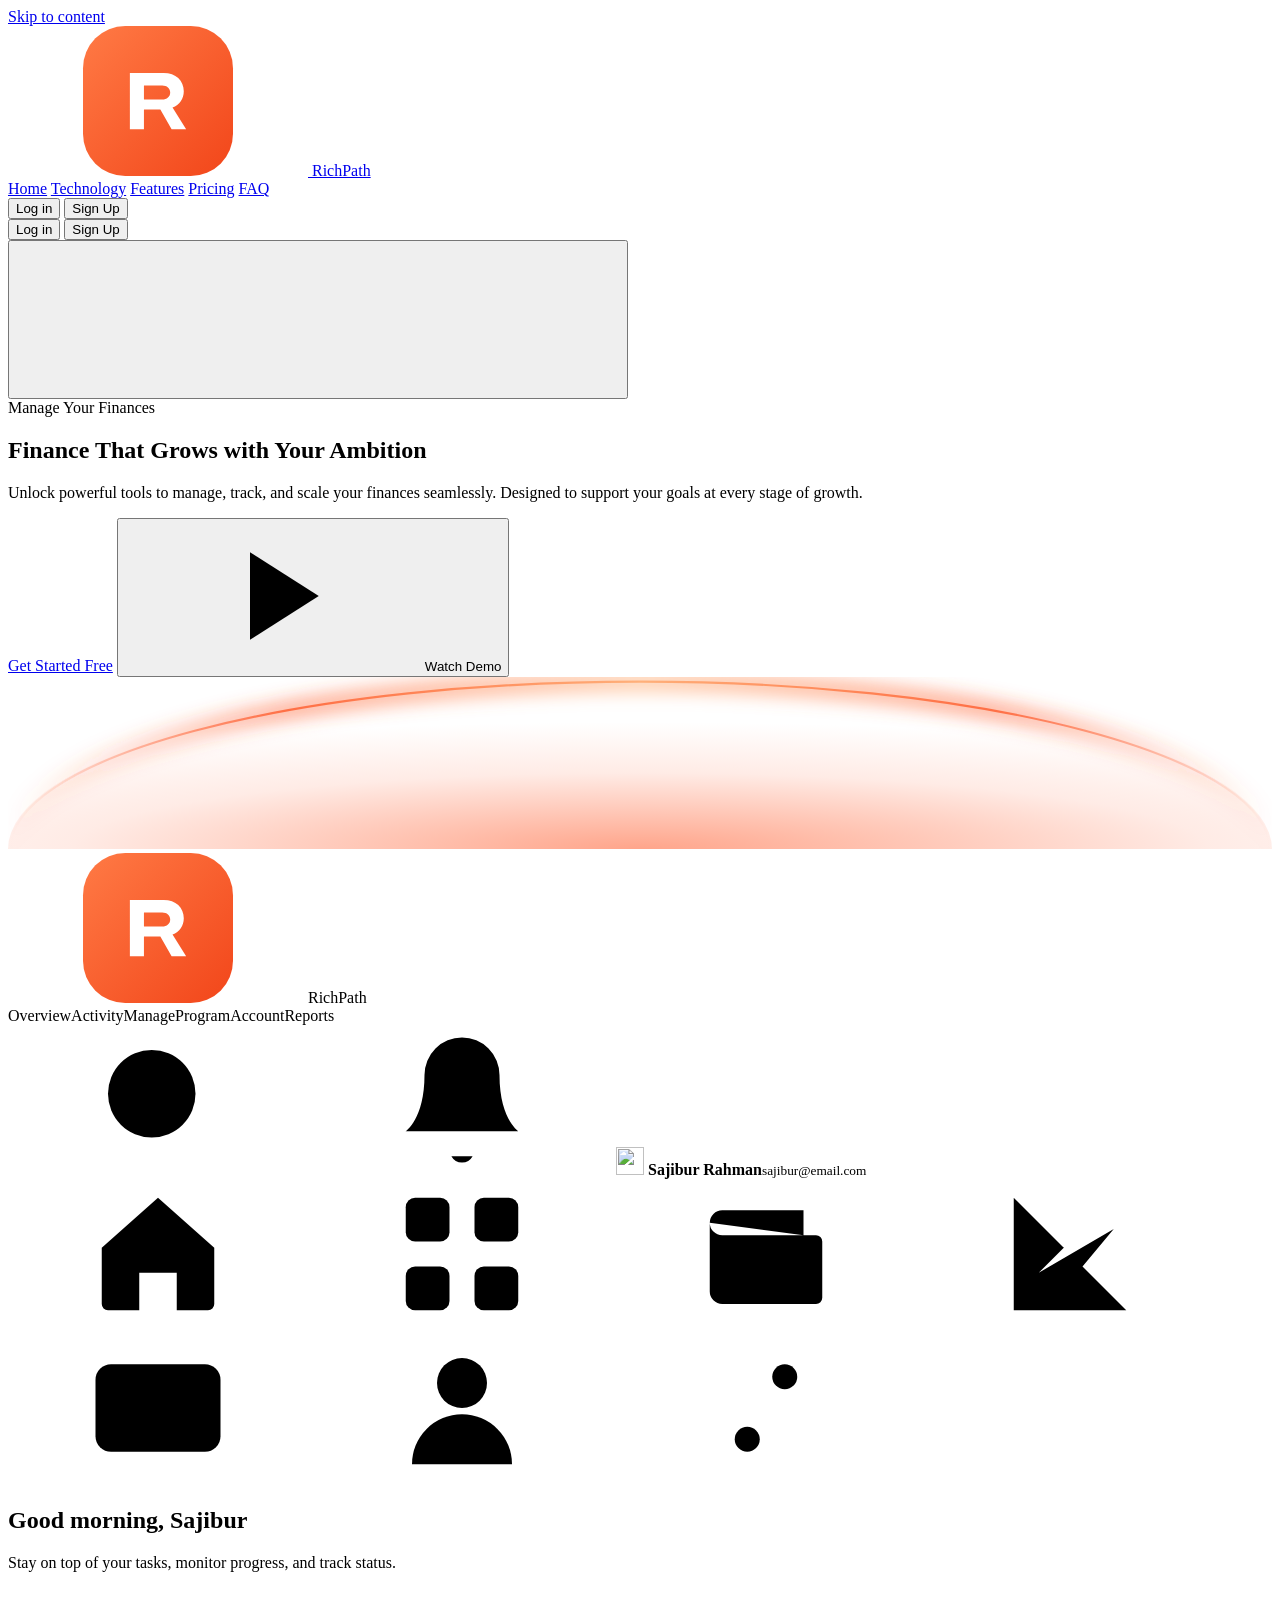
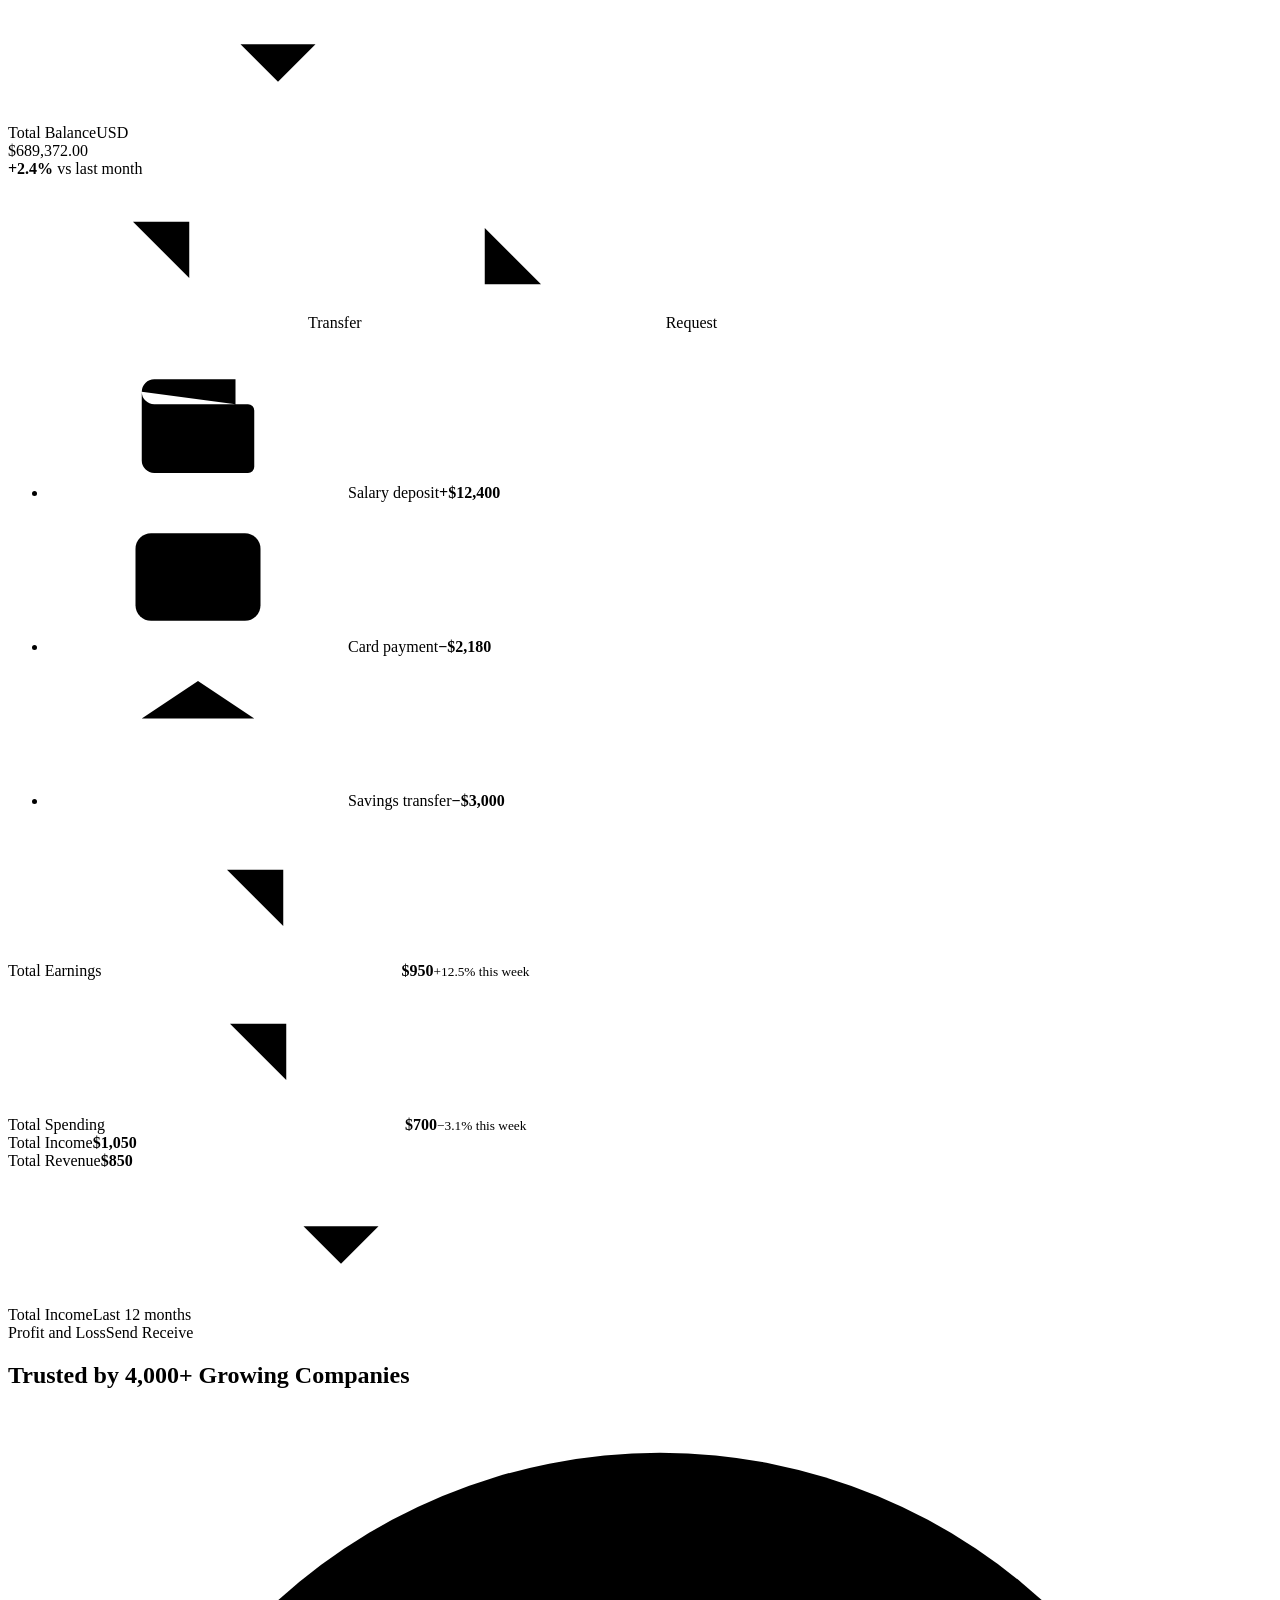
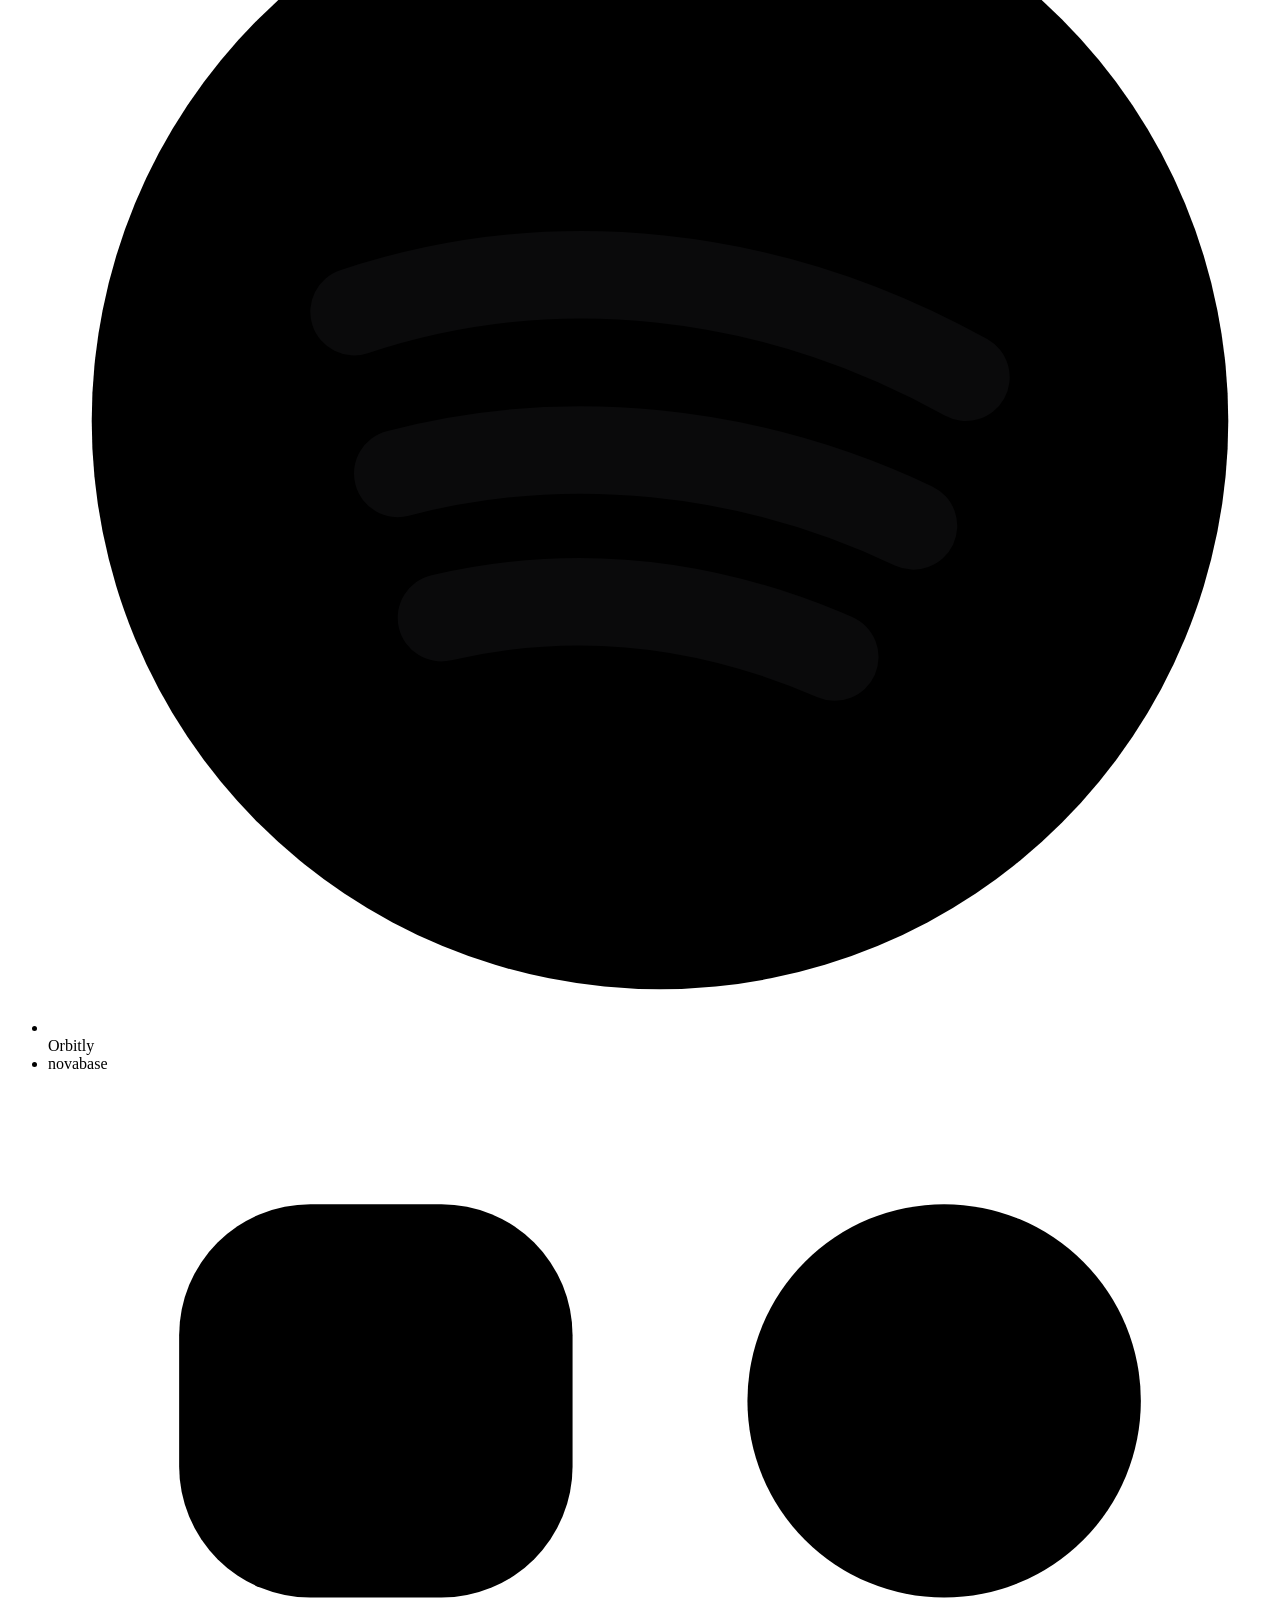
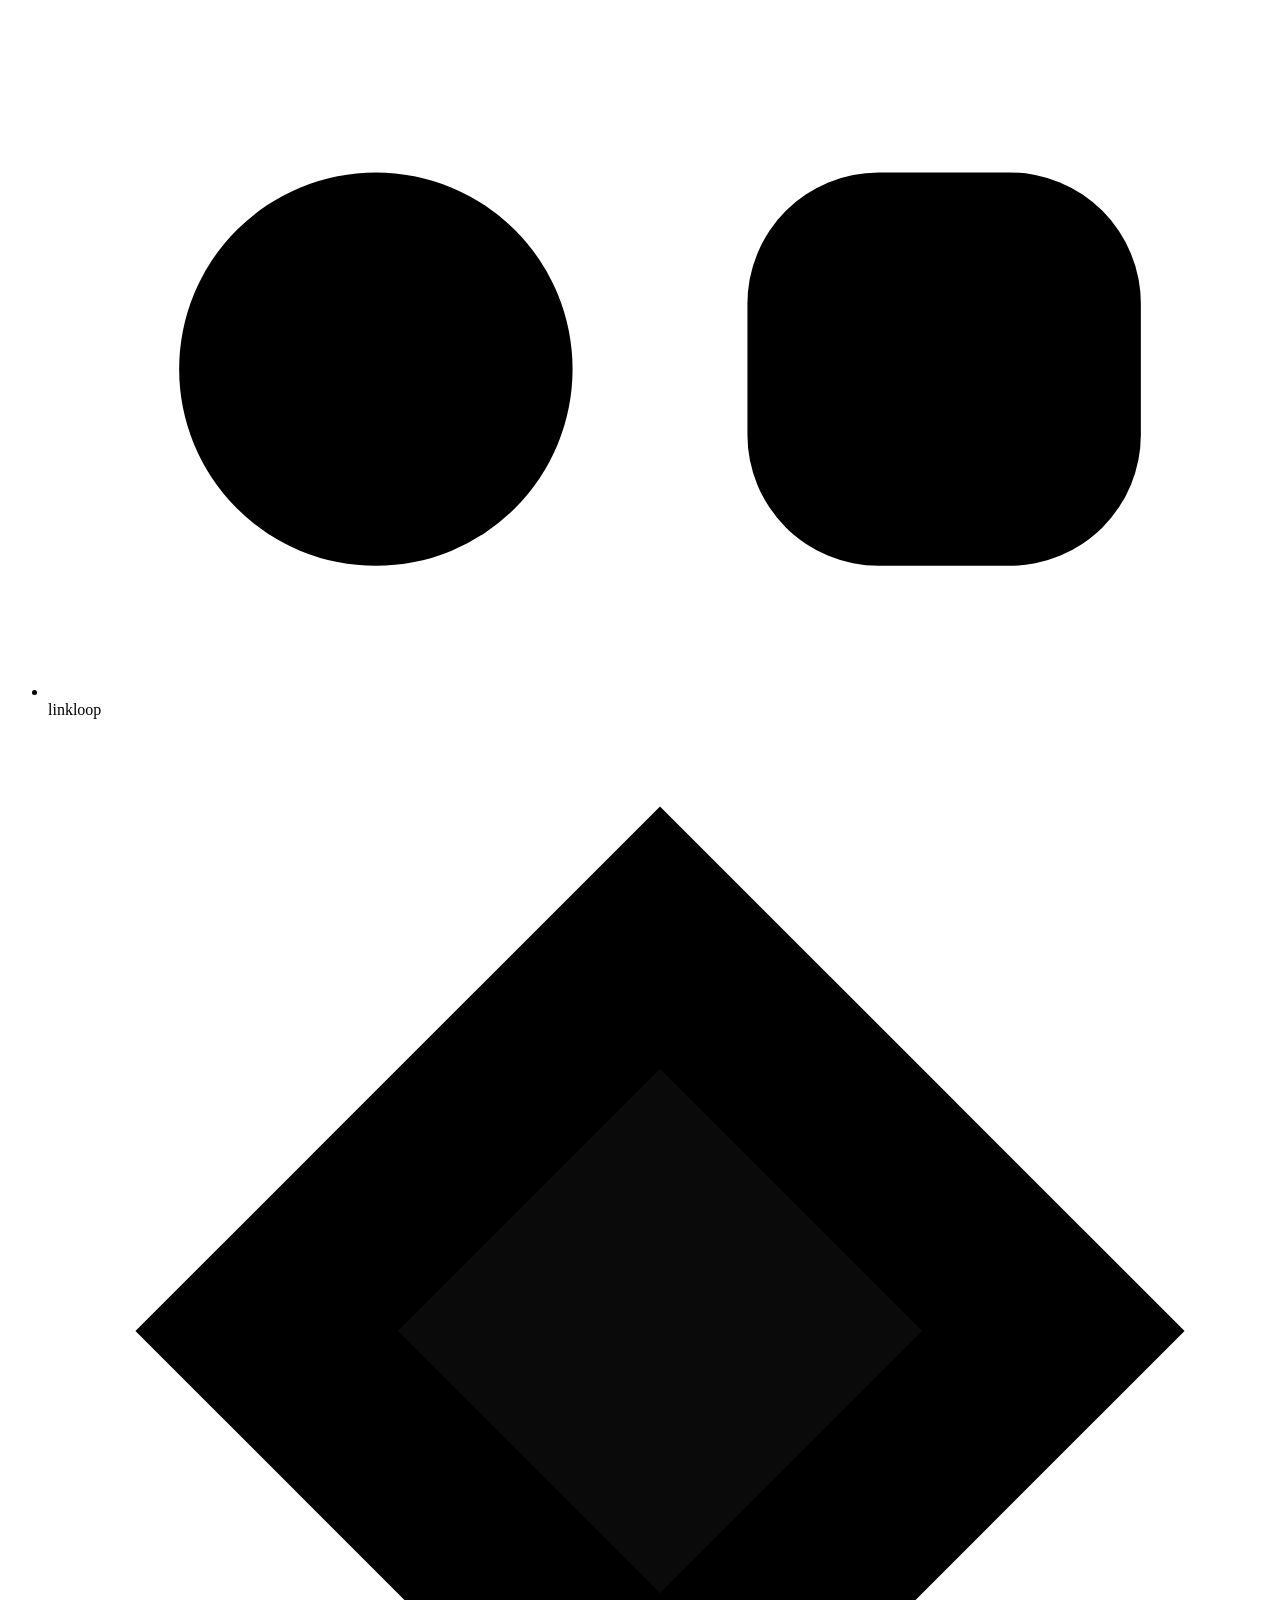
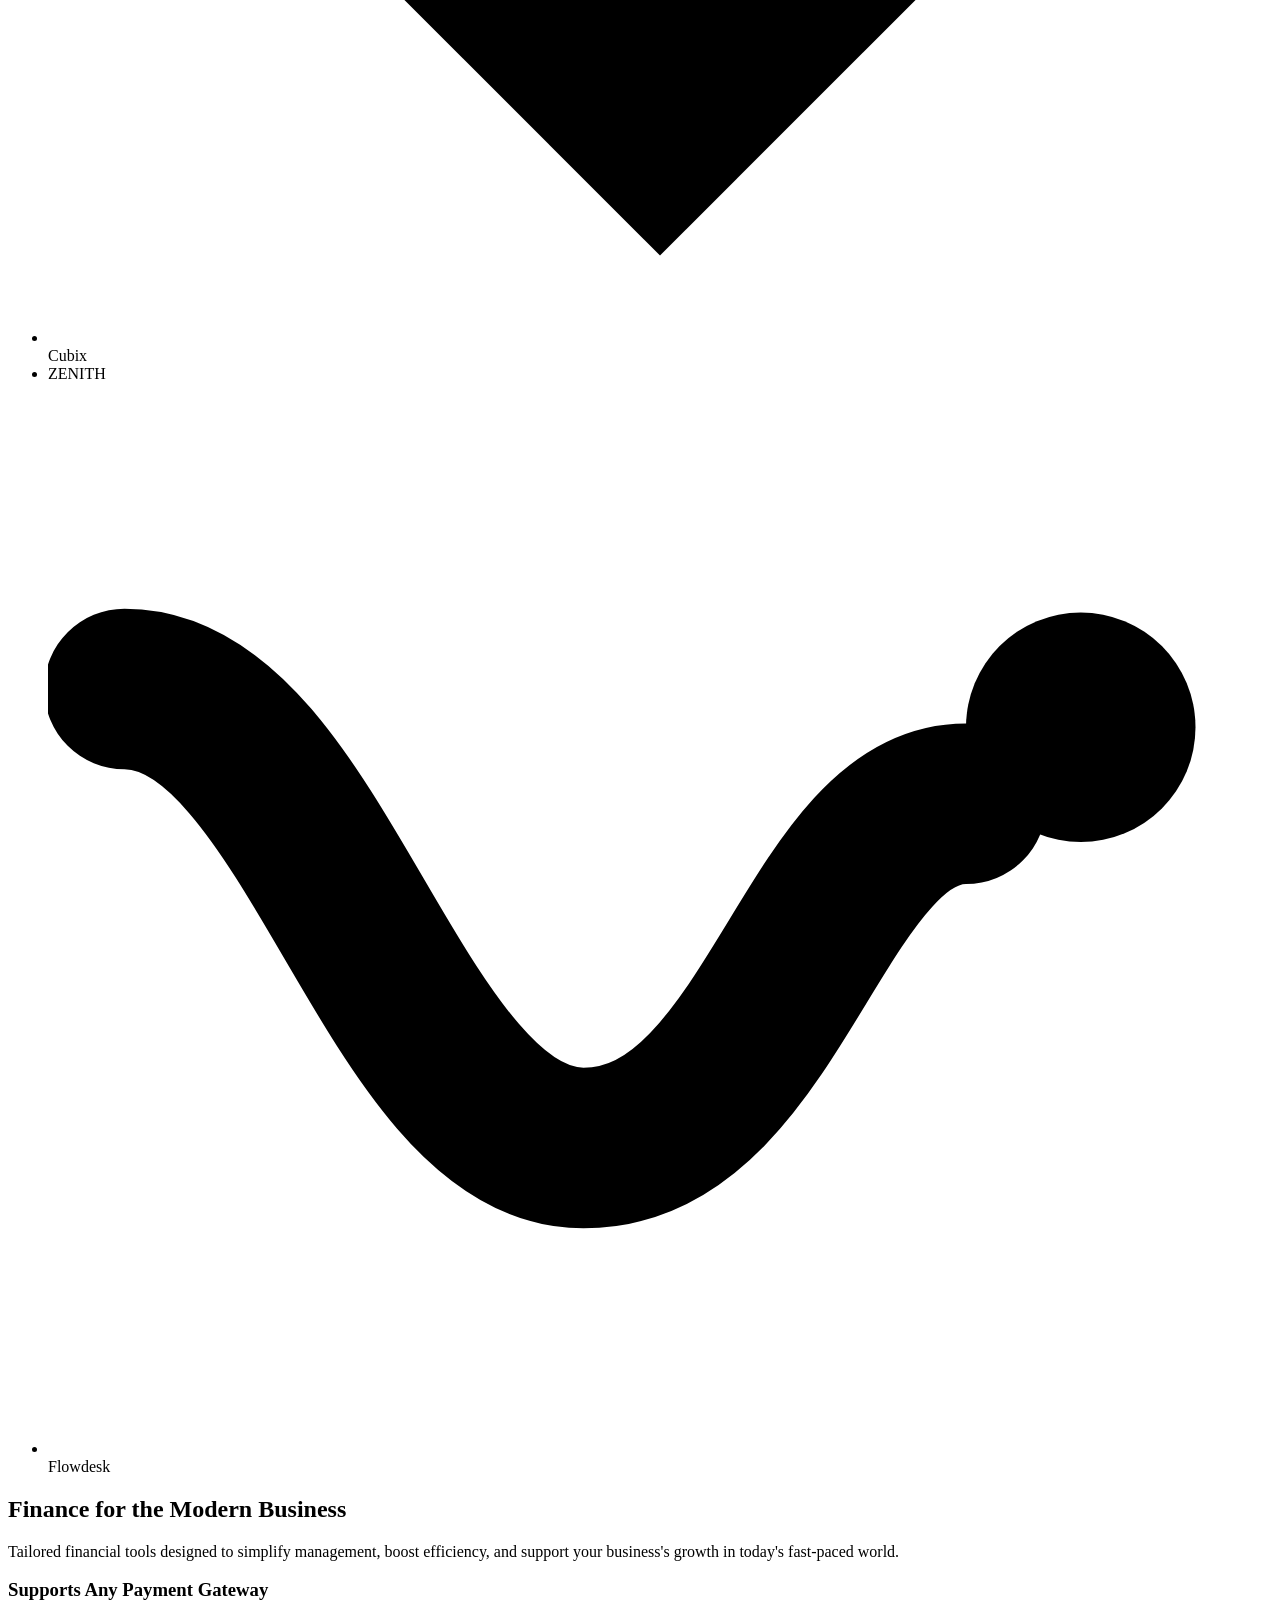
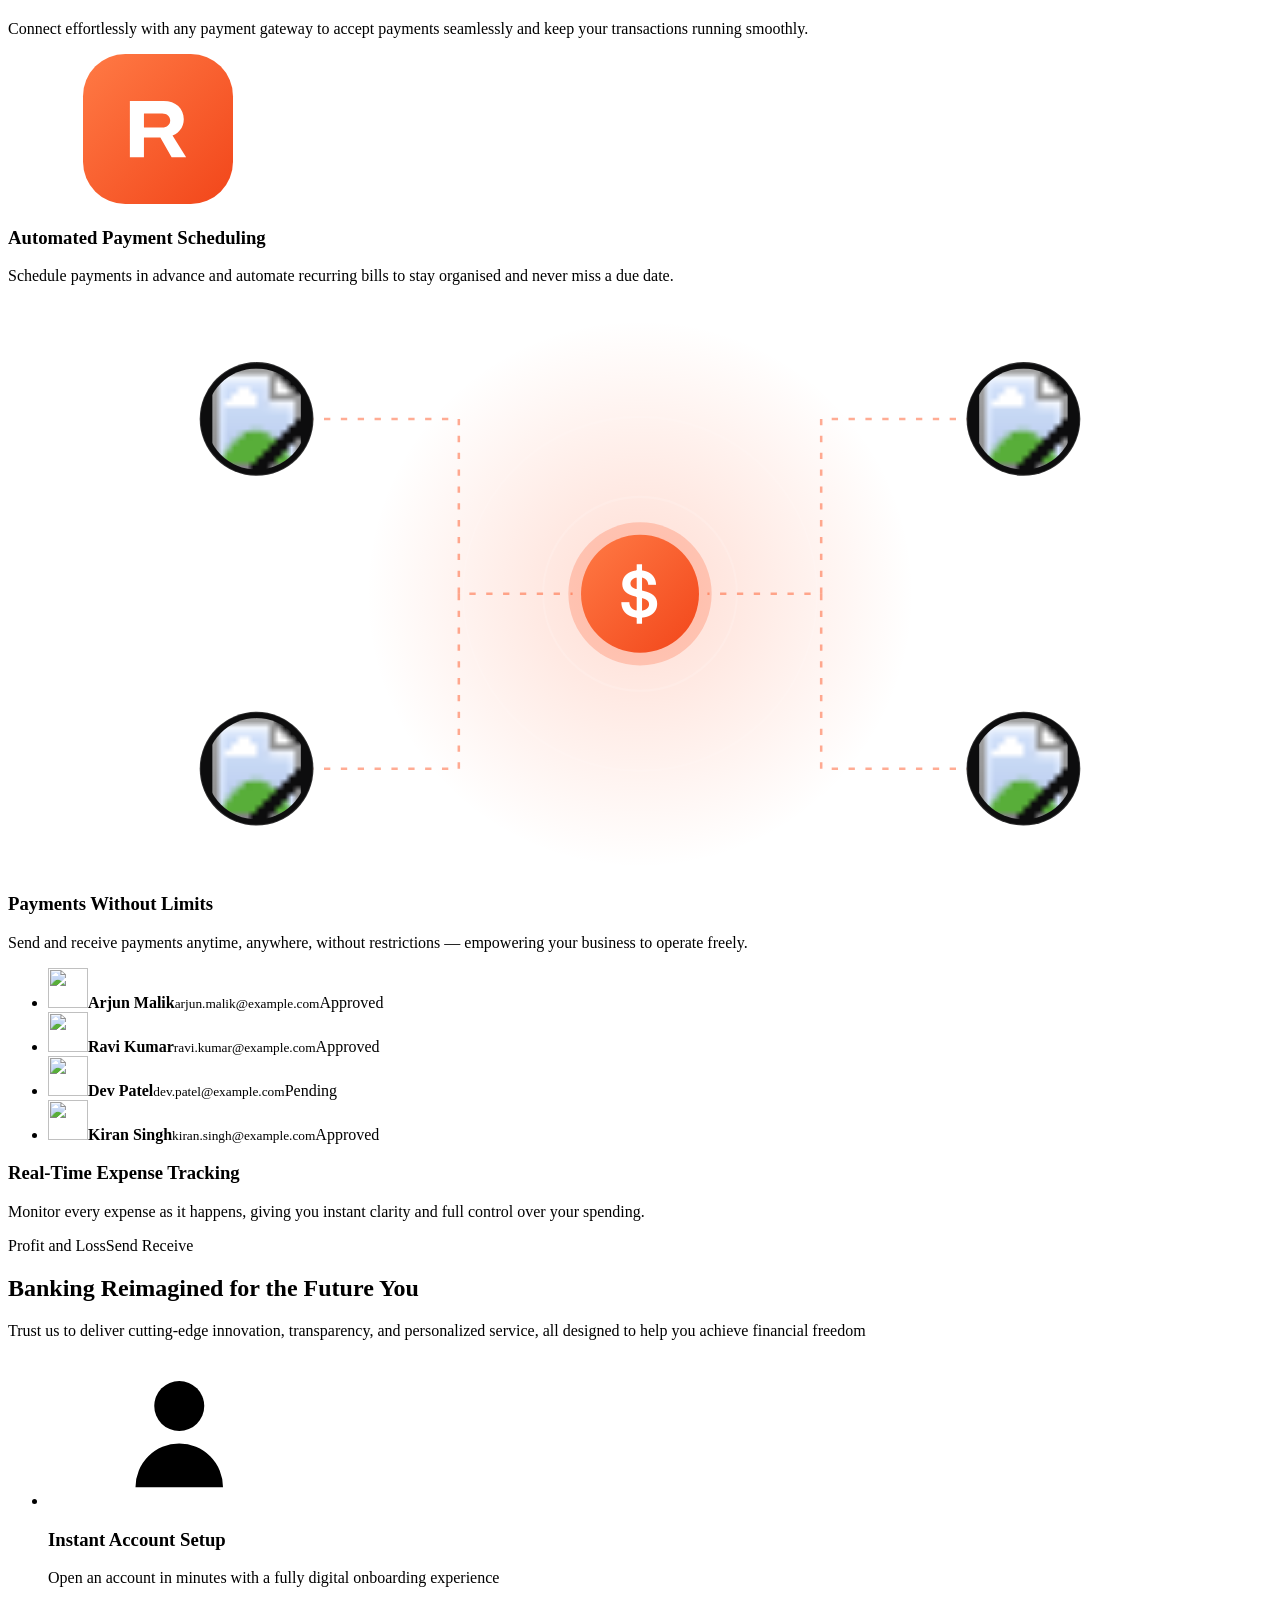
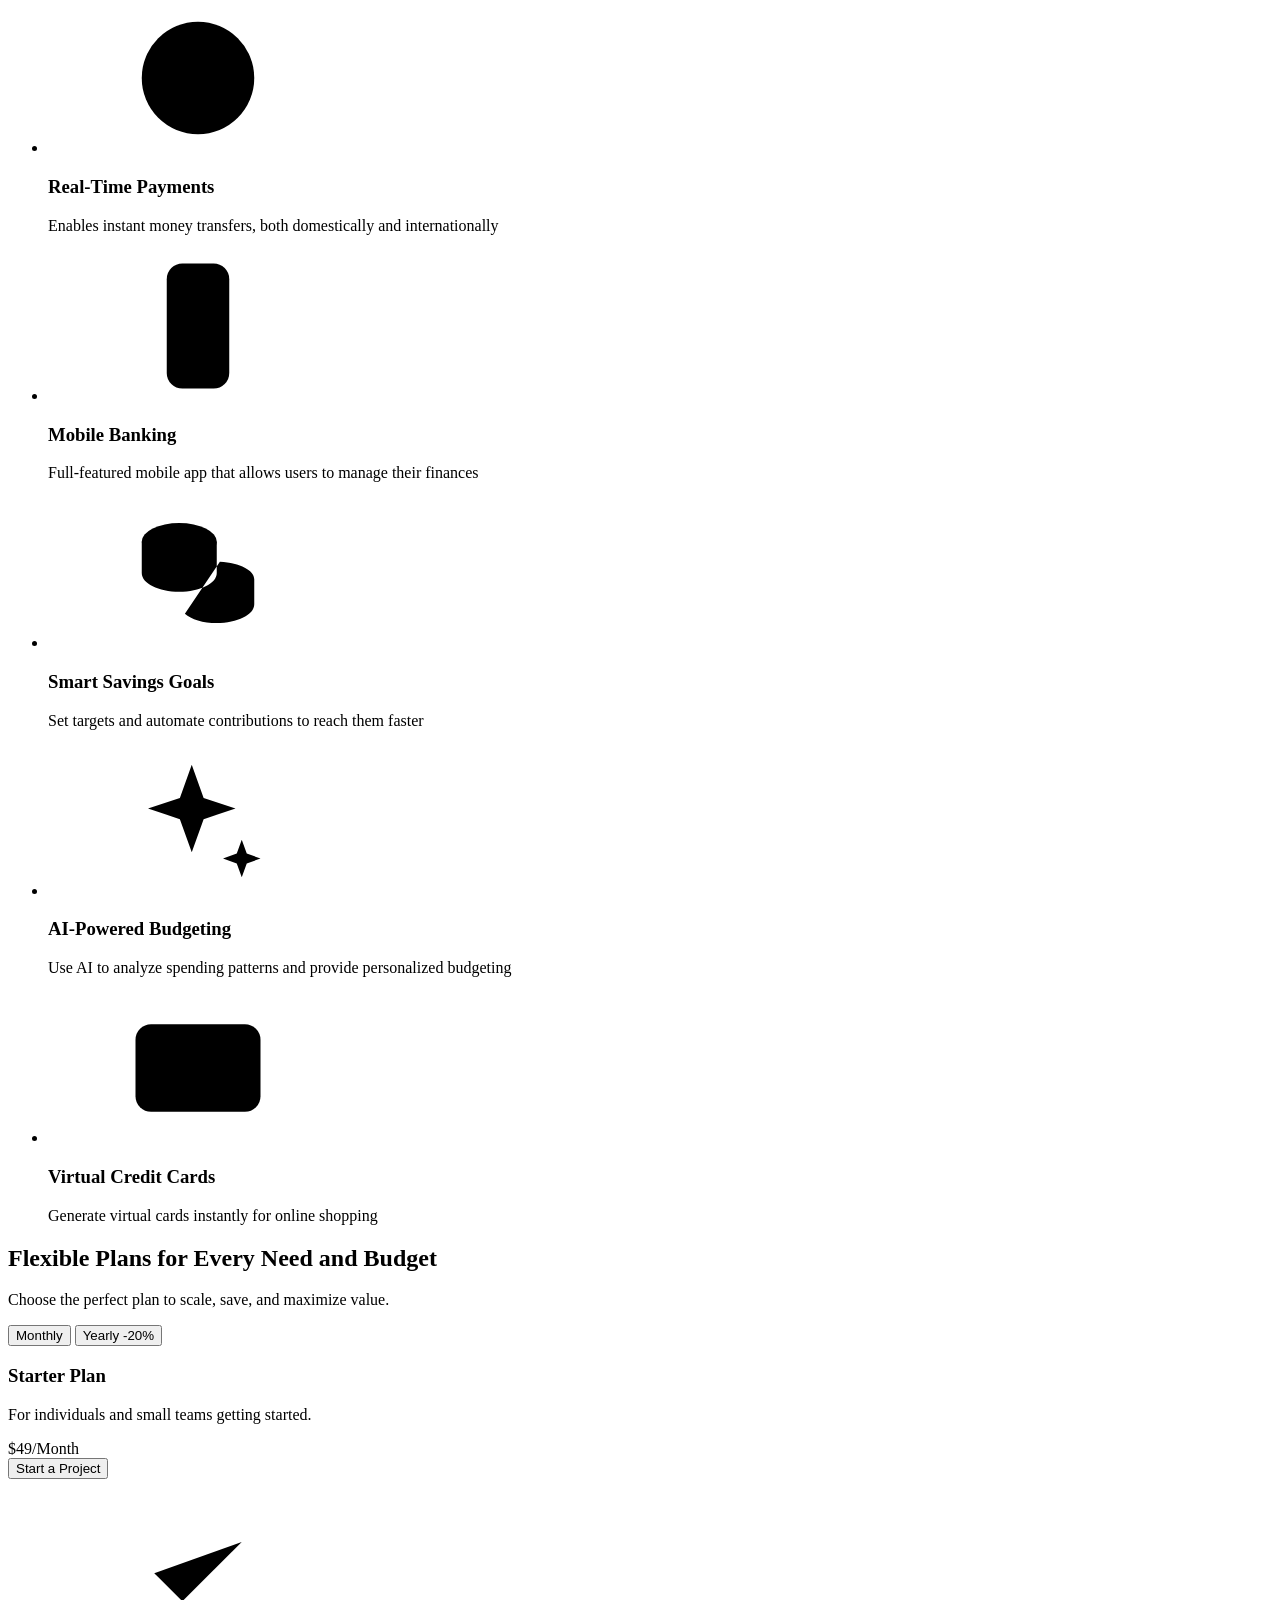
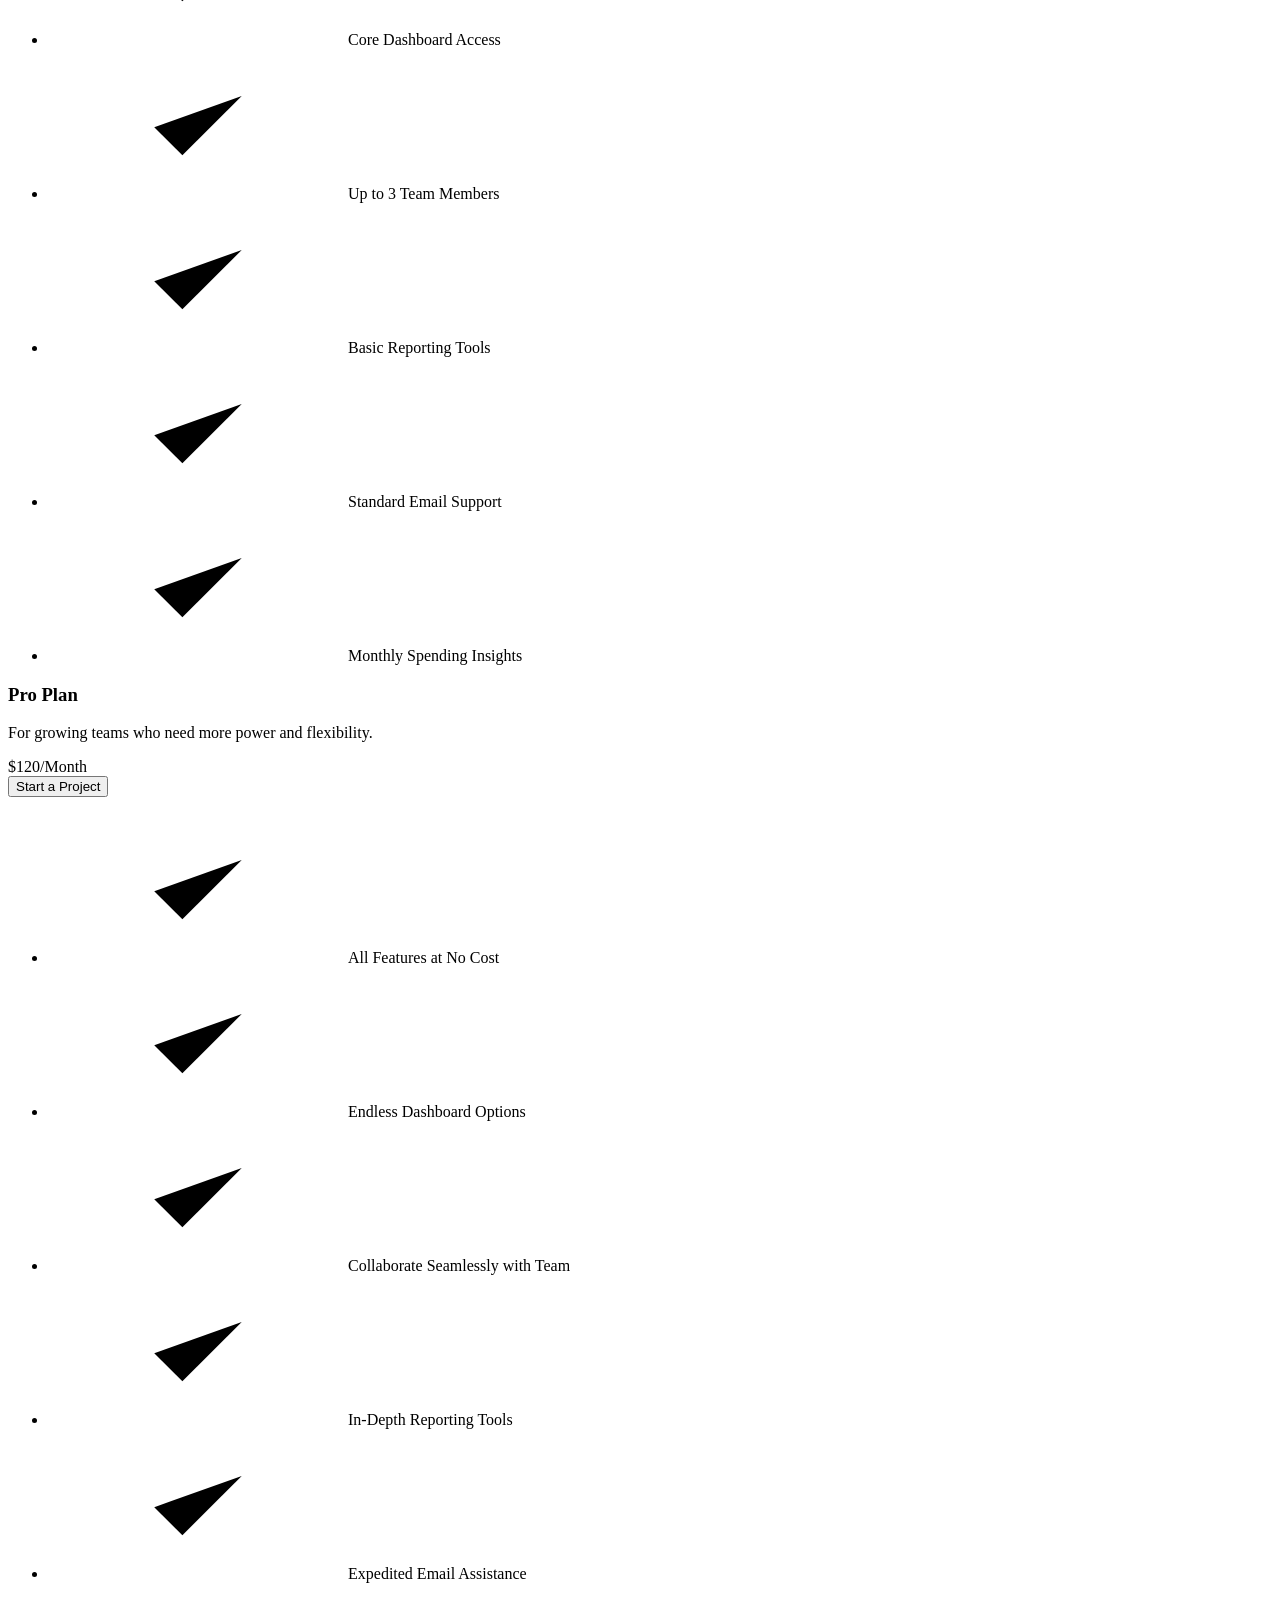
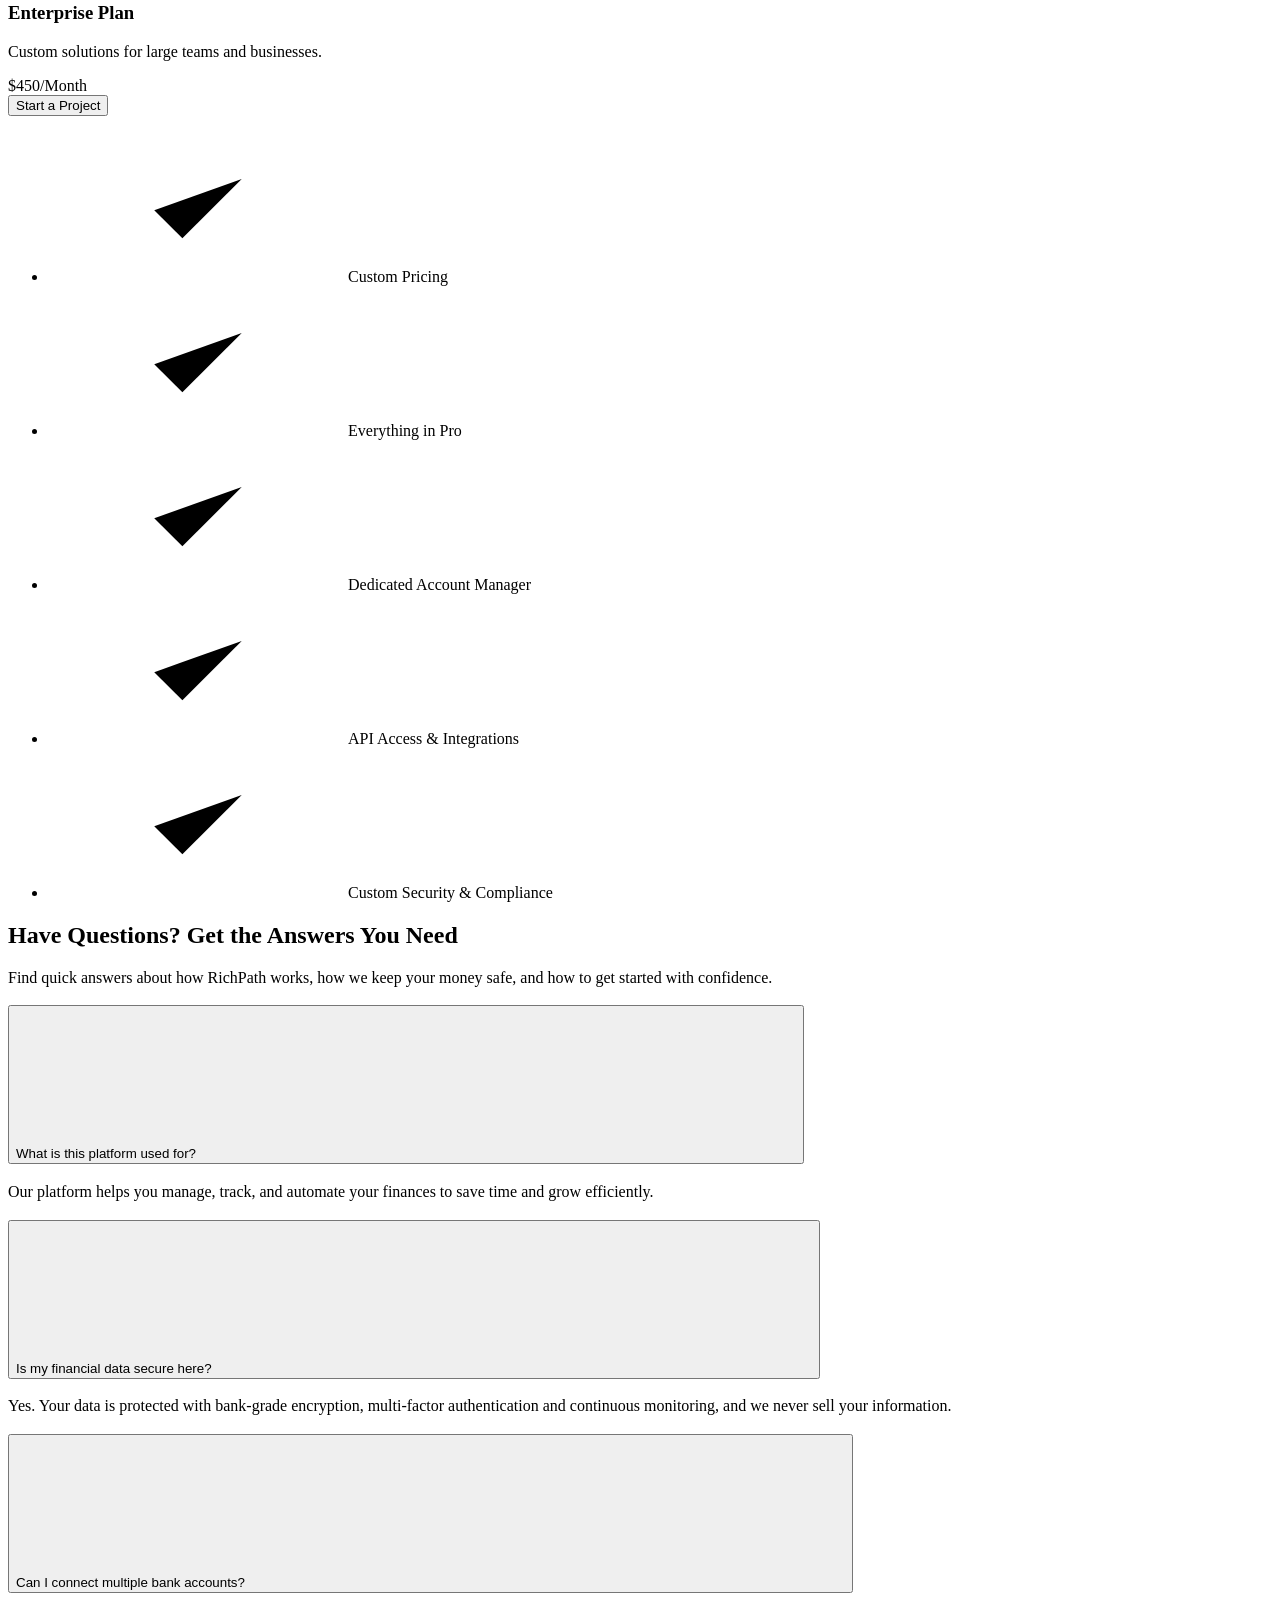
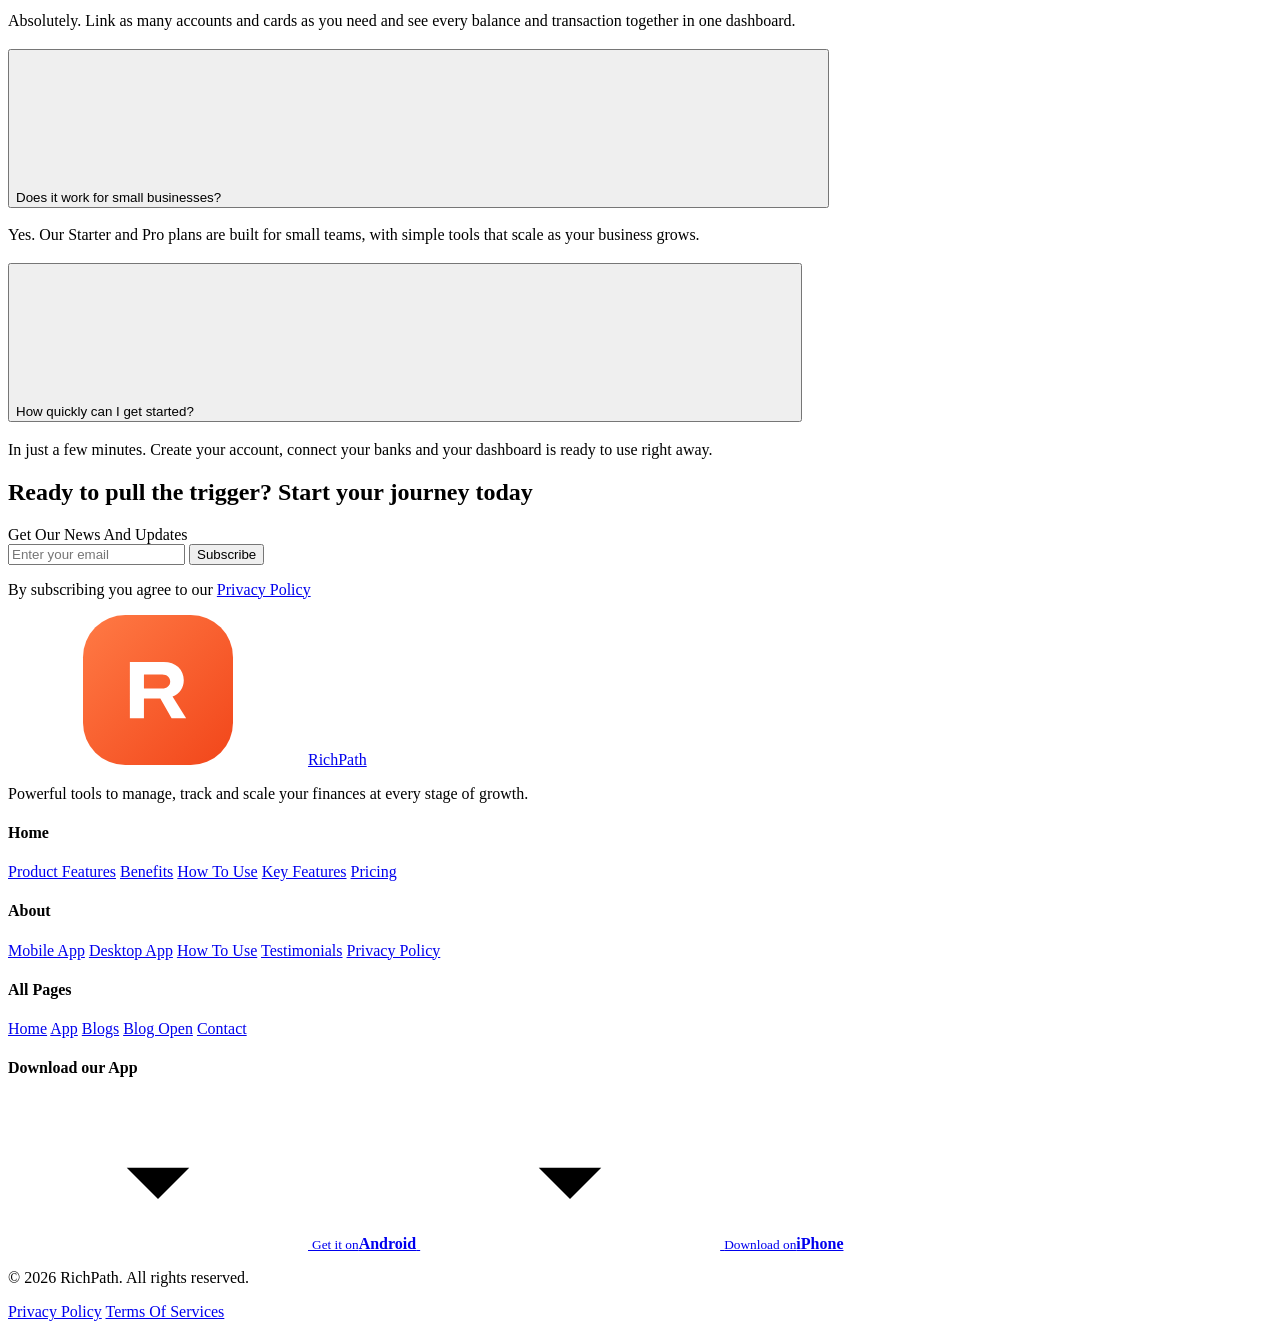
==== index.html @ 52e01368 "Add files via upload" ====
<!doctype html>
<html lang="en">
<head>
  <meta charset="utf-8">
  <meta name="viewport" content="width=device-width, initial-scale=1">
  <title>RichPath — Finance That Grows with Your Ambition</title>
  <meta name="description" content="Powerful tools to manage, track and scale your finances seamlessly. Designed to support your goals at every stage of growth.">
  <meta name="theme-color" content="#0a0a0b">
  <link rel="icon" href="data:image/svg+xml,%3Csvg xmlns='http://www.w3.org/2000/svg' viewBox='0 0 32 32'%3E%3Crect width='32' height='32' rx='9' fill='%23ff5a2a'/%3E%3Cpath fill='%23fff' fill-rule='evenodd' d='M10 22V10h7.2c2.6 0 4.3 1.6 4.3 3.9 0 1.6-.9 2.9-2.4 3.5L22 22h-3.1l-2.4-4.2H13V22zm3-9.3v3h3.9c1 0 1.7-.6 1.7-1.5s-.7-1.5-1.7-1.5z'/%3E%3C/svg%3E">
  <link rel="preconnect" href="https://fonts.googleapis.com">
  <link rel="preconnect" href="https://fonts.gstatic.com" crossorigin>
  <link href="https://fonts.googleapis.com/css2?family=Inter:opsz,wght@14..32,400;14..32,500;14..32,600&display=swap" rel="stylesheet">
  <link rel="stylesheet" href="css/style.css">
</head>
<body>

<!-- ============ SVG SPRITE ============ -->
<svg width="0" height="0" style="position:absolute" aria-hidden="true" focusable="false">
  <defs>
    <linearGradient id="logo-g" x1="0" y1="0" x2="1" y2="1"><stop offset="0" stop-color="#ff7a45"/><stop offset="1" stop-color="#f2461a"/></linearGradient>
    <symbol id="logo" viewBox="0 0 32 32"><rect width="32" height="32" rx="9" fill="url(#logo-g)"/><path fill="#fff" fill-rule="evenodd" d="M10 22V10h7.2c2.6 0 4.3 1.6 4.3 3.9 0 1.6-.9 2.9-2.4 3.5L22 22h-3.1l-2.4-4.2H13V22zm3-9.3v3h3.9c1 0 1.7-.6 1.7-1.5s-.7-1.5-1.7-1.5z"/></symbol>

    <symbol id="i-search" viewBox="0 0 24 24"><circle cx="11" cy="11" r="7"/><path d="m20 20-3.5-3.5"/></symbol>
    <symbol id="i-bell" viewBox="0 0 24 24"><path d="M6 8a6 6 0 0 1 12 0c0 7 3 9 3 9H3s3-2 3-9M10.3 21a1.94 1.94 0 0 0 3.4 0"/></symbol>
    <symbol id="i-home" viewBox="0 0 24 24"><path d="m3 11 9-8 9 8v9a1 1 0 0 1-1 1h-5v-6H9v6H4a1 1 0 0 1-1-1z"/></symbol>
    <symbol id="i-grid" viewBox="0 0 24 24"><rect x="3" y="3" width="7" height="7" rx="1.5"/><rect x="14" y="3" width="7" height="7" rx="1.5"/><rect x="3" y="14" width="7" height="7" rx="1.5"/><rect x="14" y="14" width="7" height="7" rx="1.5"/></symbol>
    <symbol id="i-wallet" viewBox="0 0 24 24"><path d="M3 7a2 2 0 0 1 2-2h13v4M3 7v11a2 2 0 0 0 2 2h15a1 1 0 0 0 1-1v-9a1 1 0 0 0-1-1H5a2 2 0 0 1-2-2zM16 14h2"/></symbol>
    <symbol id="i-chart" viewBox="0 0 24 24"><path d="M3 3v18h18M7 15l4-4 3 3 5-6"/></symbol>
    <symbol id="i-card" viewBox="0 0 24 24"><rect x="2" y="5" width="20" height="14" rx="2.5"/><path d="M2 10h20M6 15h4"/></symbol>
    <symbol id="i-sliders" viewBox="0 0 24 24"><path d="M4 7h9M17 7h3M4 17h3M11 17h9"/><circle cx="15" cy="7" r="2"/><circle cx="9" cy="17" r="2"/></symbol>
    <symbol id="i-user" viewBox="0 0 24 24"><circle cx="12" cy="8" r="4"/><path d="M4 21a8 8 0 0 1 16 0"/></symbol>
    <symbol id="i-user-plus" viewBox="0 0 24 24"><circle cx="9" cy="8" r="4"/><path d="M2 21a7 7 0 0 1 14 0M19 8v6M16 11h6"/></symbol>
    <symbol id="i-up-right" viewBox="0 0 24 24"><path d="M7 17 17 7M8 7h9v9"/></symbol>
    <symbol id="i-down-left" viewBox="0 0 24 24"><path d="M17 7 7 17M16 17H7V8"/></symbol>
    <symbol id="i-play" viewBox="0 0 24 24"><path d="M8 5v14l11-7z" fill="currentColor" stroke="none"/></symbol>
    <symbol id="i-zap" viewBox="0 0 24 24"><path d="M13 2 3 14h8l-1 8 10-12h-8z"/></symbol>
    <symbol id="i-clock" viewBox="0 0 24 24"><circle cx="12" cy="12" r="9"/><path d="M12 7v5l3 2"/></symbol>
    <symbol id="i-phone" viewBox="0 0 24 24"><rect x="7" y="2" width="10" height="20" rx="2.5"/><path d="M11 18h2"/></symbol>
    <symbol id="i-sparkles" viewBox="0 0 24 24"><path d="m11 3 1.9 5.3L18 10l-5.1 1.7L11 17l-1.9-5.3L4 10l5.1-1.7zM19 15l.8 2.2L22 18l-2.2.8L19 21l-.8-2.2L16 18l2.2-.8z"/></symbol>
    <symbol id="i-coins" viewBox="0 0 24 24"><ellipse cx="9" cy="7" rx="6" ry="3"/><path d="M3 7v5c0 1.7 2.7 3 6 3s6-1.3 6-3V7M15.5 10.2C18.8 10.4 21 11.6 21 13v4c0 1.7-2.7 3-6 3-2.2 0-4.100-.6-5.1-1.5"/></symbol>
    <symbol id="i-check" viewBox="0 0 24 24"><path d="m5 12.5 4.5 4.5L19 7.5"/></symbol>
    <symbol id="i-plus" viewBox="0 0 24 24"><path d="M12 5v14M5 12h14"/></symbol>
    <symbol id="i-minus" viewBox="0 0 24 24"><path d="M5 12h14"/></symbol>
    <symbol id="i-menu" viewBox="0 0 24 24"><path d="M4 7h16M4 12h16M4 17h16"/></symbol>
    <symbol id="i-x" viewBox="0 0 24 24"><path d="m6 6 12 12M18 6 6 18"/></symbol>
    <symbol id="i-chevron-down" viewBox="0 0 24 24"><path d="m6 9 6 6 6-6"/></symbol>
    <symbol id="i-arrow-right" viewBox="0 0 24 24"><path d="M5 12h14M13 6l6 6-6 6"/></symbol>
    <symbol id="i-globe" viewBox="0 0 24 24"><circle cx="12" cy="12" r="9"/><path d="M3 12h18M12 3c3.200 3 3.200 15 0 18M12 3c-3.200 3-3.200 15 0 18"/></symbol>
    <symbol id="i-bank" viewBox="0 0 24 24"><path d="m3 10 9-6 9 6M5 10v8M9.500 10v8M14.500 10v8M19 10v8M3 20.500h18"/></symbol>
    <symbol id="i-qr" viewBox="0 0 24 24"><rect x="3" y="3" width="7" height="7" rx="1"/><rect x="14" y="3" width="7" height="7" rx="1"/><rect x="3" y="14" width="7" height="7" rx="1"/><path d="M14 14h3v3h-3zM20 14v.1M14 20h.1M17 20h4v-3"/></symbol>
    <symbol id="i-receipt" viewBox="0 0 24 24"><path d="M6 3h12v18l-3-2-3 2-3-2-3 2zM9 8h6M9 12h6"/></symbol>
    <symbol id="i-shield" viewBox="0 0 24 24"><path d="m12 3 8 3v6c0 5-3.500 8-8 9-4.500-1-8-4-8-9V6z"/><path d="m9 12 2.200 2.200L15 10.500"/></symbol>
    <symbol id="i-store" viewBox="0 0 24 24"><path d="M12 4v11M7 11l5 5 5-5M5 20h14"/></symbol>
    <symbol id="i-mail" viewBox="0 0 24 24"><rect x="3" y="5" width="18" height="14" rx="2.500"/><path d="m3.500 7.500 8.500 6 8.500-6"/></symbol>
  </defs>
</svg>

<a class="skip-link" href="#main">Skip to content</a>

<!-- ============ HEADER ============ -->
<header class="site-header" id="top">
  <div class="container nav">
    <a class="logo" href="#home" aria-label="RichPath home">
      <svg class="logo__mark" aria-hidden="true"><use href="#logo"/></svg>
      <span class="logo__text">RichPath</span>
    </a>

    <nav class="nav__links" id="nav-menu" aria-label="Primary">
      <a href="#home" class="is-active">Home</a>
      <a href="#technology">Technology</a>
      <a href="#features">Features</a>
      <a href="#pricing">Pricing</a>
      <a href="#faq">FAQ</a>
      <div class="nav__links-mobile-actions">
        <button class="btn btn--ghost btn--block" type="button" data-auth="login">Log in</button>
        <button class="btn btn--primary btn--block" type="button" data-auth="signup">Sign Up</button>
      </div>
    </nav>

    <div class="nav__actions">
      <button class="nav__login" type="button" data-auth="login">Log in</button>
      <button class="btn btn--dark btn--pill" type="button" data-auth="signup">Sign Up</button>
    </div>

    <button class="nav__toggle" type="button" aria-label="Open menu" aria-expanded="false" aria-controls="nav-menu">
      <svg class="ic ic--menu" aria-hidden="true"><use href="#i-menu"/></svg>
      <svg class="ic ic--close" aria-hidden="true"><use href="#i-x"/></svg>
    </button>
  </div>
</header>

<main id="main">

  <!-- ============ HERO ============ -->
  <section class="hero" id="home">
    <div class="container hero__inner">
      <span class="badge"><i class="badge__dot"></i>Manage Your Finances</span>
      <h1 class="hero__title">Finance That Grows with Your Ambition</h1>
      <p class="hero__lead">Unlock powerful tools to manage, track, and scale your finances seamlessly. Designed to support your goals at every stage of growth.</p>
      <div class="hero__cta">
        <a class="btn btn--primary" href="#pricing">Get Started Free</a>
        <button class="btn btn--dark" type="button" data-demo><svg class="ic ic--fill" aria-hidden="true"><use href="#i-play"/></svg>Watch Demo</button>
      </div>
    </div>

    <div class="container hero__stage">
      <svg class="hero__arc" viewBox="0 0 1100 150" preserveAspectRatio="none" aria-hidden="true">
        <defs>
          <linearGradient id="arc-stroke" x1="0" x2="1">
            <stop offset="0" stop-color="#ff5a2a" stop-opacity="0"/>
            <stop offset=".22" stop-color="#ff5a2a" stop-opacity=".8"/>
            <stop offset=".5" stop-color="#ffb07a"/>
            <stop offset=".78" stop-color="#ff5a2a" stop-opacity=".8"/>
            <stop offset="1" stop-color="#ff5a2a" stop-opacity="0"/>
          </linearGradient>
          <radialGradient id="arc-fill" cx=".5" cy="1" r=".75">
            <stop offset="0" stop-color="#ff5a2a" stop-opacity=".55"/>
            <stop offset=".6" stop-color="#ff5a2a" stop-opacity=".12"/>
            <stop offset="1" stop-color="#ff5a2a" stop-opacity="0"/>
          </radialGradient>
          <filter id="arc-blur" x="-10%" y="-80%" width="120%" height="260%"><feGaussianBlur stdDeviation="9"/></filter>
        </defs>
        <path d="M0 150A550 148 0 0 1 1100 150Z" fill="url(#arc-fill)"/>
        <path d="M2 150A548 146 0 0 1 1098 150" fill="none" stroke="url(#arc-stroke)" stroke-width="12" filter="url(#arc-blur)" vector-effect="non-scaling-stroke"/>
        <path d="M2 150A548 146 0 0 1 1098 150" fill="none" stroke="url(#arc-stroke)" stroke-width="2.2" vector-effect="non-scaling-stroke"/>
      </svg>

      <!-- Dashboard preview -->
      <div class="dash" aria-hidden="true">
        <div class="dash__top">
          <span class="logo logo--sm"><svg class="logo__mark"><use href="#logo"/></svg><span class="logo__text">RichPath</span></span>
          <nav class="dash__tabs">
            <span class="is-active">Overview</span><span>Activity</span><span>Manage</span><span>Program</span><span>Account</span><span>Reports</span>
          </nav>
          <div class="dash__tools">
            <span class="dash__icon"><svg class="ic"><use href="#i-search"/></svg></span>
            <span class="dash__icon dash__icon--dot"><svg class="ic"><use href="#i-bell"/></svg></span>
            <span class="dash__user">
              <img src="assets/avatar-5.svg" alt="" width="28" height="28">
              <span><b>Sajibur Rahman</b><small>sajibur@email.com</small></span>
            </span>
          </div>
        </div>

        <div class="dash__body">
          <aside class="dash__side">
            <span class="is-active"><svg class="ic"><use href="#i-home"/></svg></span>
            <span><svg class="ic"><use href="#i-grid"/></svg></span>
            <span><svg class="ic"><use href="#i-wallet"/></svg></span>
            <span><svg class="ic"><use href="#i-chart"/></svg></span>
            <span><svg class="ic"><use href="#i-card"/></svg></span>
            <span><svg class="ic"><use href="#i-user"/></svg></span>
            <span><svg class="ic"><use href="#i-sliders"/></svg></span>
          </aside>

          <div class="dash__main">
            <h2 class="dash__hello">Good morning, Sajibur</h2>
            <p class="dash__sub">Stay on top of your tasks, monitor progress, and track status.</p>

            <div class="dash__grid">
              <div class="d-card d-balance">
                <div class="d-balance__head"><span>Total Balance</span><span class="chip"><i class="chip__flag"></i>USD<svg class="ic"><use href="#i-chevron-down"/></svg></span></div>
                <div class="d-balance__amount">$689,372.00</div>
                <div class="d-balance__delta"><b>+2.4%</b> vs last month</div>
                <div class="d-balance__actions">
                  <span class="pill pill--light"><svg class="ic"><use href="#i-up-right"/></svg>Transfer</span>
                  <span class="pill pill--dark"><svg class="ic"><use href="#i-down-left"/></svg>Request</span>
                </div>
                <ul class="d-list">
                  <li><span class="d-list__ic"><svg class="ic"><use href="#i-wallet"/></svg></span><span>Salary deposit</span><b>+$12,400</b></li>
                  <li><span class="d-list__ic"><svg class="ic"><use href="#i-card"/></svg></span><span>Card payment</span><b>−$2,180</b></li>
                  <li><span class="d-list__ic"><svg class="ic"><use href="#i-bank"/></svg></span><span>Savings transfer</span><b>−$3,000</b></li>
                </ul>
              </div>

              <div class="d-stats">
                <div class="d-card d-stat d-stat--accent"><span class="d-stat__label">Total Earnings<i class="d-stat__arrow"><svg class="ic"><use href="#i-up-right"/></svg></i></span><b>$950</b><small>+12.5% this week</small></div>
                <div class="d-card d-stat"><span class="d-stat__label">Total Spending<i class="d-stat__arrow"><svg class="ic"><use href="#i-up-right"/></svg></i></span><b>$700</b><small>−3.1% this week</small></div>
                <div class="d-card d-stat d-stat--sm"><span class="d-stat__label">Total Income</span><b>$1,050</b></div>
                <div class="d-card d-stat d-stat--sm"><span class="d-stat__label">Total Revenue</span><b>$850</b></div>
              </div>

              <div class="d-card d-chart">
                <div class="d-chart__head"><span>Total Income</span><span class="chip chip--ghost">Last 12 months<svg class="ic"><use href="#i-chevron-down"/></svg></span></div>
                <div class="d-chart__sub"><span>Profit and Loss</span><span class="legend"><i class="dot dot--send"></i>Send <i class="dot dot--recv"></i>Receive</span></div>
                <div class="chart chart--mini" data-chart="mini"></div>
              </div>
            </div>
          </div>
        </div>
      </div>
    </div>
  </section>

  <!-- ============ TRUSTED BY ============ -->
  <section class="trusted" id="trusted" aria-labelledby="trusted-title">
    <div class="container">
      <h2 class="trusted__title" id="trusted-title">Trusted by 4,000+ Growing Companies</h2>
      <ul class="logos" aria-label="Customer logos">
        <li class="brand">
          <svg viewBox="0 0 28 28" aria-hidden="true"><circle cx="14" cy="14" r="13" fill="currentColor"/><path d="M7 11.500c4.500-1.500 9.500-1 14 1.500M8 15.200c3.800-1 8-.6 11.800 1.200M9 18.500c3-.7 6-.4 9 .9" fill="none" stroke="#0a0a0b" stroke-width="2" stroke-linecap="round"/></svg>
          <span class="brand__name brand__name--lg">Orbitly</span>
        </li>
        <li class="brand brand--word"><span class="brand__name brand__name--heavy">novabase</span></li>
        <li class="brand">
          <svg viewBox="0 0 28 28" aria-hidden="true"><g fill="currentColor"><rect x="3" y="3" width="9" height="9" rx="3"/><rect x="16" y="3" width="9" height="9" rx="4.500"/><rect x="3" y="16" width="9" height="9" rx="4.500"/><rect x="16" y="16" width="9" height="9" rx="3"/></g></svg>
          <span class="brand__name brand__name--heavy">linkloop</span>
        </li>
        <li class="brand">
          <svg viewBox="0 0 28 28" aria-hidden="true"><path d="M14 2 26 14 14 26 2 14z" fill="currentColor"/><path d="M14 8l6 6-6 6-6-6z" fill="#0a0a0b"/></svg>
          <span class="brand__name">Cubix</span>
        </li>
        <li class="brand brand--word"><span class="brand__name brand__name--wide">ZENITH</span></li>
        <li class="brand">
          <svg viewBox="0 0 32 28" aria-hidden="true"><path d="M2 8c5 0 7 12 12 12s6-9 10-9" fill="none" stroke="currentColor" stroke-width="4.200" stroke-linecap="round"/><circle cx="27" cy="9" r="3" fill="currentColor"/></svg>
          <span class="brand__name brand__name--italic">Flowdesk</span>
        </li>
      </ul>
    </div>
  </section>

  <!-- ============ FINANCE FOR THE MODERN BUSINESS ============ -->
  <section class="section modern" id="technology" aria-labelledby="modern-title">
    <div class="container">
      <header class="section__head">
        <h2 id="modern-title">Finance for the Modern Business</h2>
        <p>Tailored financial tools designed to simplify management, boost efficiency, and support your business's growth in today's fast-paced world.</p>
      </header>

      <div class="bento">
        <!-- 1 Gateway -->
        <article class="card bento__card bento__gateway">
          <div class="bento__copy">
            <h3>Supports Any Payment Gateway</h3>
            <p>Connect effortlessly with any payment gateway to accept payments seamlessly and keep your transactions running smoothly.</p>
          </div>
          <div class="gw" aria-hidden="true">
            <div class="gw__grid" data-gateway></div>
            <div class="gw__core"><svg><use href="#logo"/></svg></div>
          </div>
        </article>

        <!-- 2 Scheduling -->
        <article class="card bento__card bento__schedule">
          <div class="bento__copy">
            <h3>Automated Payment Scheduling</h3>
            <p>Schedule payments in advance and automate recurring bills to stay organised and never miss a due date.</p>
          </div>
          <svg class="orbit" viewBox="0 0 600 270" role="img" aria-label="Payments flowing between four team members and a central account">
            <defs>
              <radialGradient id="orb-glow" cx=".5" cy=".5" r=".5"><stop offset="0" stop-color="#ff5a2a" stop-opacity=".42"/><stop offset="1" stop-color="#ff5a2a" stop-opacity="0"/></radialGradient>
              <linearGradient id="orb-core" x1="0" y1="0" x2="1" y2="1"><stop offset="0" stop-color="#ff7a45"/><stop offset="1" stop-color="#f2461a"/></linearGradient>
              <clipPath id="c1"><circle cx="118" cy="56" r="24"/></clipPath>
              <clipPath id="c2"><circle cx="482" cy="56" r="24"/></clipPath>
              <clipPath id="c3"><circle cx="118" cy="222" r="24"/></clipPath>
              <clipPath id="c4"><circle cx="482" cy="222" r="24"/></clipPath>
            </defs>
            <circle cx="300" cy="139" r="130" fill="url(#orb-glow)" opacity=".5"/>
            <g fill="none" stroke="#fff">
              <circle cx="300" cy="139" r="46" stroke-opacity=".14"/>
              <circle cx="300" cy="139" r="84" stroke-opacity=".09"/>
              <circle cx="300" cy="139" r="124" stroke-opacity=".06"/>
              <circle cx="300" cy="139" r="168" stroke-opacity=".04"/>
            </g>
            <g class="orbit__lines" fill="none" stroke="#ff5a2a" stroke-opacity=".5" stroke-width="1.2" stroke-dasharray="3 5">
              <path d="M142 56H214V139H268"/><path d="M458 56H386V139H332"/>
              <path d="M142 222H214V139"/><path d="M458 222H386V139"/>
            </g>
            <g>
              <circle cx="118" cy="56" r="27" fill="#0d0d0e" stroke="#fff" stroke-opacity=".14"/><image href="assets/avatar-1.svg" x="94" y="32" width="48" height="48" clip-path="url(#c1)"/>
              <circle cx="482" cy="56" r="27" fill="#0d0d0e" stroke="#fff" stroke-opacity=".14"/><image href="assets/avatar-2.svg" x="458" y="32" width="48" height="48" clip-path="url(#c2)"/>
              <circle cx="118" cy="222" r="27" fill="#0d0d0e" stroke="#fff" stroke-opacity=".14"/><image href="assets/avatar-3.svg" x="94" y="198" width="48" height="48" clip-path="url(#c3)"/>
              <circle cx="482" cy="222" r="27" fill="#0d0d0e" stroke="#fff" stroke-opacity=".14"/><image href="assets/avatar-4.svg" x="458" y="198" width="48" height="48" clip-path="url(#c4)"/>
            </g>
            <circle cx="300" cy="139" r="34" fill="#ff5a2a" opacity=".25"/>
            <circle cx="300" cy="139" r="28" fill="url(#orb-core)"/>
            <text x="300" y="150" text-anchor="middle" font-size="30" font-weight="600" fill="#fff" font-family="Inter, system-ui, sans-serif">$</text>
          </svg>
        </article>

        <!-- 3 Payments without limits -->
        <article class="card bento__card bento__limits">
          <div class="bento__copy">
            <h3>Payments Without Limits</h3>
            <p>Send and receive payments anytime, anywhere, without restrictions — empowering your business to operate freely.</p>
          </div>
          <ul class="people" aria-label="Recent payment recipients">
            <li><img src="assets/avatar-5.svg" alt="" width="40" height="40"><span class="people__who"><b>Arjun Malik</b><small>arjun.malik@example.com</small></span><span class="status status--ok">Approved</span></li>
            <li><img src="assets/avatar-3.svg" alt="" width="40" height="40"><span class="people__who"><b>Ravi Kumar</b><small>ravi.kumar@example.com</small></span><span class="status status--ok">Approved</span></li>
            <li class="is-pending"><img src="assets/avatar-6.svg" alt="" width="40" height="40"><span class="people__who"><b>Dev Patel</b><small>dev.patel@example.com</small></span><span class="status status--wait">Pending</span></li>
            <li><img src="assets/avatar-4.svg" alt="" width="40" height="40"><span class="people__who"><b>Kiran Singh</b><small>kiran.singh@example.com</small></span><span class="status status--ok">Approved</span></li>
          </ul>
        </article>

        <!-- 4 Expense tracking -->
        <article class="card bento__card bento__track">
          <div class="bento__copy">
            <h3>Real-Time Expense Tracking</h3>
            <p>Monitor every expense as it happens, giving you instant clarity and full control over your spending.</p>
          </div>
          <div class="panel">
            <div class="panel__head"><span>Profit and Loss</span><span class="legend"><i class="dot dot--send"></i>Send <i class="dot dot--recv"></i>Receive</span></div>
            <div class="chart chart--full" data-chart="full"></div>
          </div>
        </article>
      </div>
    </div>
  </section>

  <!-- ============ BANKING REIMAGINED ============ -->
  <section class="section banking" id="features" aria-labelledby="banking-title">
    <div class="container">
      <header class="section__head">
        <h2 id="banking-title">Banking Reimagined for the Future You</h2>
        <p>Trust us to deliver cutting-edge innovation, transparency, and personalized service, all designed to help you achieve financial freedom</p>
      </header>

      <ul class="features">
        <li class="card feature"><span class="feature__icon"><svg class="ic"><use href="#i-user-plus"/></svg></span><h3>Instant Account Setup</h3><p>Open an account in minutes with a fully digital onboarding experience</p></li>
        <li class="card feature"><span class="feature__icon"><svg class="ic"><use href="#i-clock"/></svg></span><h3>Real-Time Payments</h3><p>Enables instant money transfers, both domestically and internationally</p></li>
        <li class="card feature"><span class="feature__icon"><svg class="ic"><use href="#i-phone"/></svg></span><h3>Mobile Banking</h3><p>Full-featured mobile app that allows users to manage their finances</p></li>
        <li class="card feature"><span class="feature__icon"><svg class="ic"><use href="#i-coins"/></svg></span><h3>Smart Savings Goals</h3><p>Set targets and automate contributions to reach them faster</p></li>
        <li class="card feature"><span class="feature__icon"><svg class="ic"><use href="#i-sparkles"/></svg></span><h3>AI-Powered Budgeting</h3><p>Use AI to analyze spending patterns and provide personalized budgeting</p></li>
        <li class="card feature"><span class="feature__icon"><svg class="ic"><use href="#i-card"/></svg></span><h3>Virtual Credit Cards</h3><p>Generate virtual cards instantly for online shopping</p></li>
      </ul>
    </div>
  </section>

  <!-- ============ PRICING ============ -->
  <section class="section pricing" id="pricing" aria-labelledby="pricing-title">
    <div class="container">
      <header class="section__head section__head--narrow">
        <h2 id="pricing-title">Flexible Plans for Every Need and Budget</h2>
        <p>Choose the perfect plan to scale, save, and maximize value.</p>
      </header>

      <div class="billing" role="group" aria-label="Billing period">
        <button type="button" class="billing__btn is-active" data-billing="monthly" aria-pressed="true">Monthly</button>
        <button type="button" class="billing__btn" data-billing="yearly" aria-pressed="false">Yearly <span class="billing__save">-20%</span></button>
      </div>

      <div class="plans">
        <article class="card plan">
          <h3>Starter Plan</h3>
          <p class="plan__desc">For individuals and small teams getting started.</p>
          <div class="plan__price"><span class="plan__amount" data-monthly="49" data-yearly="39">$49</span><span class="plan__per">/Month</span></div>
          <button class="btn btn--dark btn--block" type="button" data-auth="signup" data-plan="Starter Plan">Start a Project</button>
          <ul class="plan__list plan__list--plain">
            <li><svg class="ic"><use href="#i-check"/></svg>Core Dashboard Access</li>
            <li><svg class="ic"><use href="#i-check"/></svg>Up to 3 Team Members</li>
            <li><svg class="ic"><use href="#i-check"/></svg>Basic Reporting Tools</li>
            <li><svg class="ic"><use href="#i-check"/></svg>Standard Email Support</li>
            <li><svg class="ic"><use href="#i-check"/></svg>Monthly Spending Insights</li>
          </ul>
        </article>

        <article class="card plan plan--featured">
          <h3>Pro Plan</h3>
          <p class="plan__desc">For growing teams who need more power and flexibility.</p>
          <div class="plan__price"><span class="plan__amount" data-monthly="120" data-yearly="96">$120</span><span class="plan__per">/Month</span></div>
          <button class="btn btn--primary btn--block" type="button" data-auth="signup" data-plan="Pro Plan">Start a Project</button>
          <ul class="plan__list">
            <li><i><svg class="ic"><use href="#i-check"/></svg></i>All Features at No Cost</li>
            <li><i><svg class="ic"><use href="#i-check"/></svg></i>Endless Dashboard Options</li>
            <li><i><svg class="ic"><use href="#i-check"/></svg></i>Collaborate Seamlessly with Team</li>
            <li><i><svg class="ic"><use href="#i-check"/></svg></i>In-Depth Reporting Tools</li>
            <li><i><svg class="ic"><use href="#i-check"/></svg></i>Expedited Email Assistance</li>
          </ul>
        </article>

        <article class="card plan">
          <h3>Enterprise Plan</h3>
          <p class="plan__desc">Custom solutions for large teams and businesses.</p>
          <div class="plan__price"><span class="plan__amount" data-monthly="450" data-yearly="360">$450</span><span class="plan__per">/Month</span></div>
          <button class="btn btn--dark btn--block" type="button" data-auth="signup" data-plan="Enterprise Plan">Start a Project</button>
          <ul class="plan__list plan__list--plain">
            <li><svg class="ic"><use href="#i-check"/></svg>Custom Pricing</li>
            <li><svg class="ic"><use href="#i-check"/></svg>Everything in Pro</li>
            <li><svg class="ic"><use href="#i-check"/></svg>Dedicated Account Manager</li>
            <li><svg class="ic"><use href="#i-check"/></svg>API Access &amp; Integrations</li>
            <li><svg class="ic"><use href="#i-check"/></svg>Custom Security &amp; Compliance</li>
          </ul>
        </article>
      </div>
    </div>
  </section>

  <!-- ============ FAQ ============ -->
  <section class="section faq" id="faq" aria-labelledby="faq-title">
    <div class="container faq__inner">
      <header class="faq__head">
        <h2 id="faq-title">Have Questions? Get the Answers You Need</h2>
        <p>Find quick answers about how RichPath works, how we keep your money safe, and how to get started with confidence.</p>
      </header>

      <div class="accordion" data-accordion>
        <div class="acc is-open">
          <h3><button class="acc__btn" type="button" aria-expanded="true" aria-controls="acc-1" id="acc-btn-1"><span>What is this platform used for?</span><i class="acc__icon"><svg class="ic ic--plus"><use href="#i-plus"/></svg><svg class="ic ic--minus"><use href="#i-minus"/></svg></i></button></h3>
          <div class="acc__panel" id="acc-1" role="region" aria-labelledby="acc-btn-1"><div><p>Our platform helps you manage, track, and automate your finances to save time and grow efficiently.</p></div></div>
        </div>
        <div class="acc">
          <h3><button class="acc__btn" type="button" aria-expanded="false" aria-controls="acc-2" id="acc-btn-2"><span>Is my financial data secure here?</span><i class="acc__icon"><svg class="ic ic--plus"><use href="#i-plus"/></svg><svg class="ic ic--minus"><use href="#i-minus"/></svg></i></button></h3>
          <div class="acc__panel" id="acc-2" role="region" aria-labelledby="acc-btn-2"><div><p>Yes. Your data is protected with bank-grade encryption, multi-factor authentication and continuous monitoring, and we never sell your information.</p></div></div>
        </div>
        <div class="acc">
          <h3><button class="acc__btn" type="button" aria-expanded="false" aria-controls="acc-3" id="acc-btn-3"><span>Can I connect multiple bank accounts?</span><i class="acc__icon"><svg class="ic ic--plus"><use href="#i-plus"/></svg><svg class="ic ic--minus"><use href="#i-minus"/></svg></i></button></h3>
          <div class="acc__panel" id="acc-3" role="region" aria-labelledby="acc-btn-3"><div><p>Absolutely. Link as many accounts and cards as you need and see every balance and transaction together in one dashboard.</p></div></div>
        </div>
        <div class="acc">
          <h3><button class="acc__btn" type="button" aria-expanded="false" aria-controls="acc-4" id="acc-btn-4"><span>Does it work for small businesses?</span><i class="acc__icon"><svg class="ic ic--plus"><use href="#i-plus"/></svg><svg class="ic ic--minus"><use href="#i-minus"/></svg></i></button></h3>
          <div class="acc__panel" id="acc-4" role="region" aria-labelledby="acc-btn-4"><div><p>Yes. Our Starter and Pro plans are built for small teams, with simple tools that scale as your business grows.</p></div></div>
        </div>
        <div class="acc">
          <h3><button class="acc__btn" type="button" aria-expanded="false" aria-controls="acc-5" id="acc-btn-5"><span>How quickly can I get started?</span><i class="acc__icon"><svg class="ic ic--plus"><use href="#i-plus"/></svg><svg class="ic ic--minus"><use href="#i-minus"/></svg></i></button></h3>
          <div class="acc__panel" id="acc-5" role="region" aria-labelledby="acc-btn-5"><div><p>In just a few minutes. Create your account, connect your banks and your dashboard is ready to use right away.</p></div></div>
        </div>
      </div>
    </div>
  </section>

  <!-- ============ CTA / NEWSLETTER ============ -->
  <section class="cta" aria-labelledby="cta-title">
    <div class="container cta__inner">
      <h2 id="cta-title">Ready to pull the trigger? Start your journey today</h2>
      <form class="news" id="newsletter" novalidate>
        <label class="news__title" for="news-email">Get Our News And Updates</label>
        <div class="news__row">
          <input id="news-email" name="email" type="email" placeholder="Enter your email" autocomplete="email" required>
          <button class="btn btn--primary" type="submit">Subscribe</button>
        </div>
        <p class="news__msg" id="news-msg" role="status" aria-live="polite">By subscribing you agree to our <a href="#footer" data-toast="Privacy Policy">Privacy Policy</a></p>
      </form>
    </div>
  </section>
</main>

<!-- ============ FOOTER ============ -->
<footer class="footer" id="footer">
  <div class="container">
    <div class="footer__grid">
      <div class="footer__brand">
        <a class="logo" href="#home" aria-label="RichPath home"><svg class="logo__mark" aria-hidden="true"><use href="#logo"/></svg><span class="logo__text">RichPath</span></a>
        <p>Powerful tools to manage, track and scale your finances at every stage of growth.</p>
      </div>
      <nav class="footer__col" aria-label="Home">
        <h4>Home</h4>
        <a href="#features">Product Features</a>
        <a href="#technology">Benefits</a>
        <a href="#faq">How To Use</a>
        <a href="#features">Key Features</a>
        <a href="#pricing">Pricing</a>
      </nav>
      <nav class="footer__col" aria-label="About">
        <h4>About</h4>
        <a href="#app">Mobile App</a>
        <a href="#app">Desktop App</a>
        <a href="#faq">How To Use</a>
        <a href="#trusted">Testimonials</a>
        <a href="#footer" data-toast="Privacy Policy">Privacy Policy</a>
      </nav>
      <nav class="footer__col" aria-label="All pages">
        <h4>All Pages</h4>
        <a href="#home">Home</a>
        <a href="#app">App</a>
        <a href="#footer" data-toast="Blogs">Blogs</a>
        <a href="#footer" data-toast="Blog">Blog Open</a>
        <a href="#footer" data-toast="Contact">Contact</a>
      </nav>
      <div class="footer__col footer__col--app" id="app">
        <h4>Download our App</h4>
        <a class="store" href="#app" data-toast="Android app">
          <svg class="ic"><use href="#i-store"/></svg>
          <span><small>Get it on</small><b>Android</b></span>
        </a>
        <a class="store" href="#app" data-toast="iOS app">
          <svg class="ic"><use href="#i-store"/></svg>
          <span><small>Download on</small><b>iPhone</b></span>
        </a>
      </div>
    </div>

    <div class="footer__bar">
      <p>© 2026 RichPath. All rights reserved.</p>
      <div class="footer__legal">
        <a href="#footer" data-toast="Privacy Policy">Privacy Policy</a>
        <a href="#footer" data-toast="Terms Of Services">Terms Of Services</a>
      </div>
    </div>
  </div>
</footer>

<!-- ============ DIALOGS ============ -->
<dialog class="modal" id="demo-dialog" aria-labelledby="demo-title">
  <div class="modal__head">
    <h2 id="demo-title">RichPath product tour</h2>
    <button class="modal__close" type="button" data-close aria-label="Close"><svg class="ic"><use href="#i-x"/></svg></button>
  </div>
  <div class="tour">
    <div class="tour__stage" aria-live="polite">
      <div class="tour__slide is-active"><span class="tour__icon"><svg class="ic"><use href="#i-bank"/></svg></span><h3>1. Connect your accounts</h3><p>Link banks and cards in minutes and see every balance in one dashboard.</p></div>
      <div class="tour__slide"><span class="tour__icon"><svg class="ic"><use href="#i-chart"/></svg></span><h3>2. Track in real time</h3><p>Watch income and expenses update the moment they happen, with clear profit and loss charts.</p></div>
      <div class="tour__slide"><span class="tour__icon"><svg class="ic"><use href="#i-zap"/></svg></span><h3>3. Automate and grow</h3><p>Schedule payments, set savings goals and let AI budgeting keep you on course.</p></div>
    </div>
    <div class="tour__dots" role="tablist" aria-label="Tour steps">
      <button type="button" class="is-active" aria-label="Step 1"></button><button type="button" aria-label="Step 2"></button><button type="button" aria-label="Step 3"></button>
    </div>
    <div class="tour__actions">
      <button class="btn btn--dark" type="button" data-tour="prev">Back</button>
      <button class="btn btn--primary" type="button" data-tour="next">Next</button>
    </div>
  </div>
</dialog>

<dialog class="modal" id="auth-dialog" aria-labelledby="auth-title">
  <div class="modal__head">
    <h2 id="auth-title">Welcome back</h2>
    <button class="modal__close" type="button" data-close aria-label="Close"><svg class="ic"><use href="#i-x"/></svg></button>
  </div>
  <div class="auth__tabs" role="tablist">
    <button type="button" role="tab" class="is-active" data-tab="login" aria-selected="true">Log in</button>
    <button type="button" role="tab" data-tab="signup" aria-selected="false">Sign Up</button>
  </div>
  <p class="auth__plan" id="auth-plan" hidden></p>
  <form class="auth__form" id="auth-form" novalidate>
    <label class="field field--name" hidden><span>Full name</span><input type="text" name="name" placeholder="Your name" autocomplete="name"></label>
    <label class="field"><span>Email</span><input type="email" name="email" placeholder="you@company.com" autocomplete="email" required></label>
    <label class="field"><span>Password</span><input type="password" name="password" placeholder="At least 8 characters" autocomplete="current-password" minlength="8" required></label>
    <p class="auth__error" id="auth-error" role="alert"></p>
    <button class="btn btn--primary btn--block" type="submit" id="auth-submit">Log in</button>
  </form>
</dialog>

<div class="toast" id="toast" role="status" aria-live="polite"></div>

<script src="js/main.js"></script>
</body>
</html>
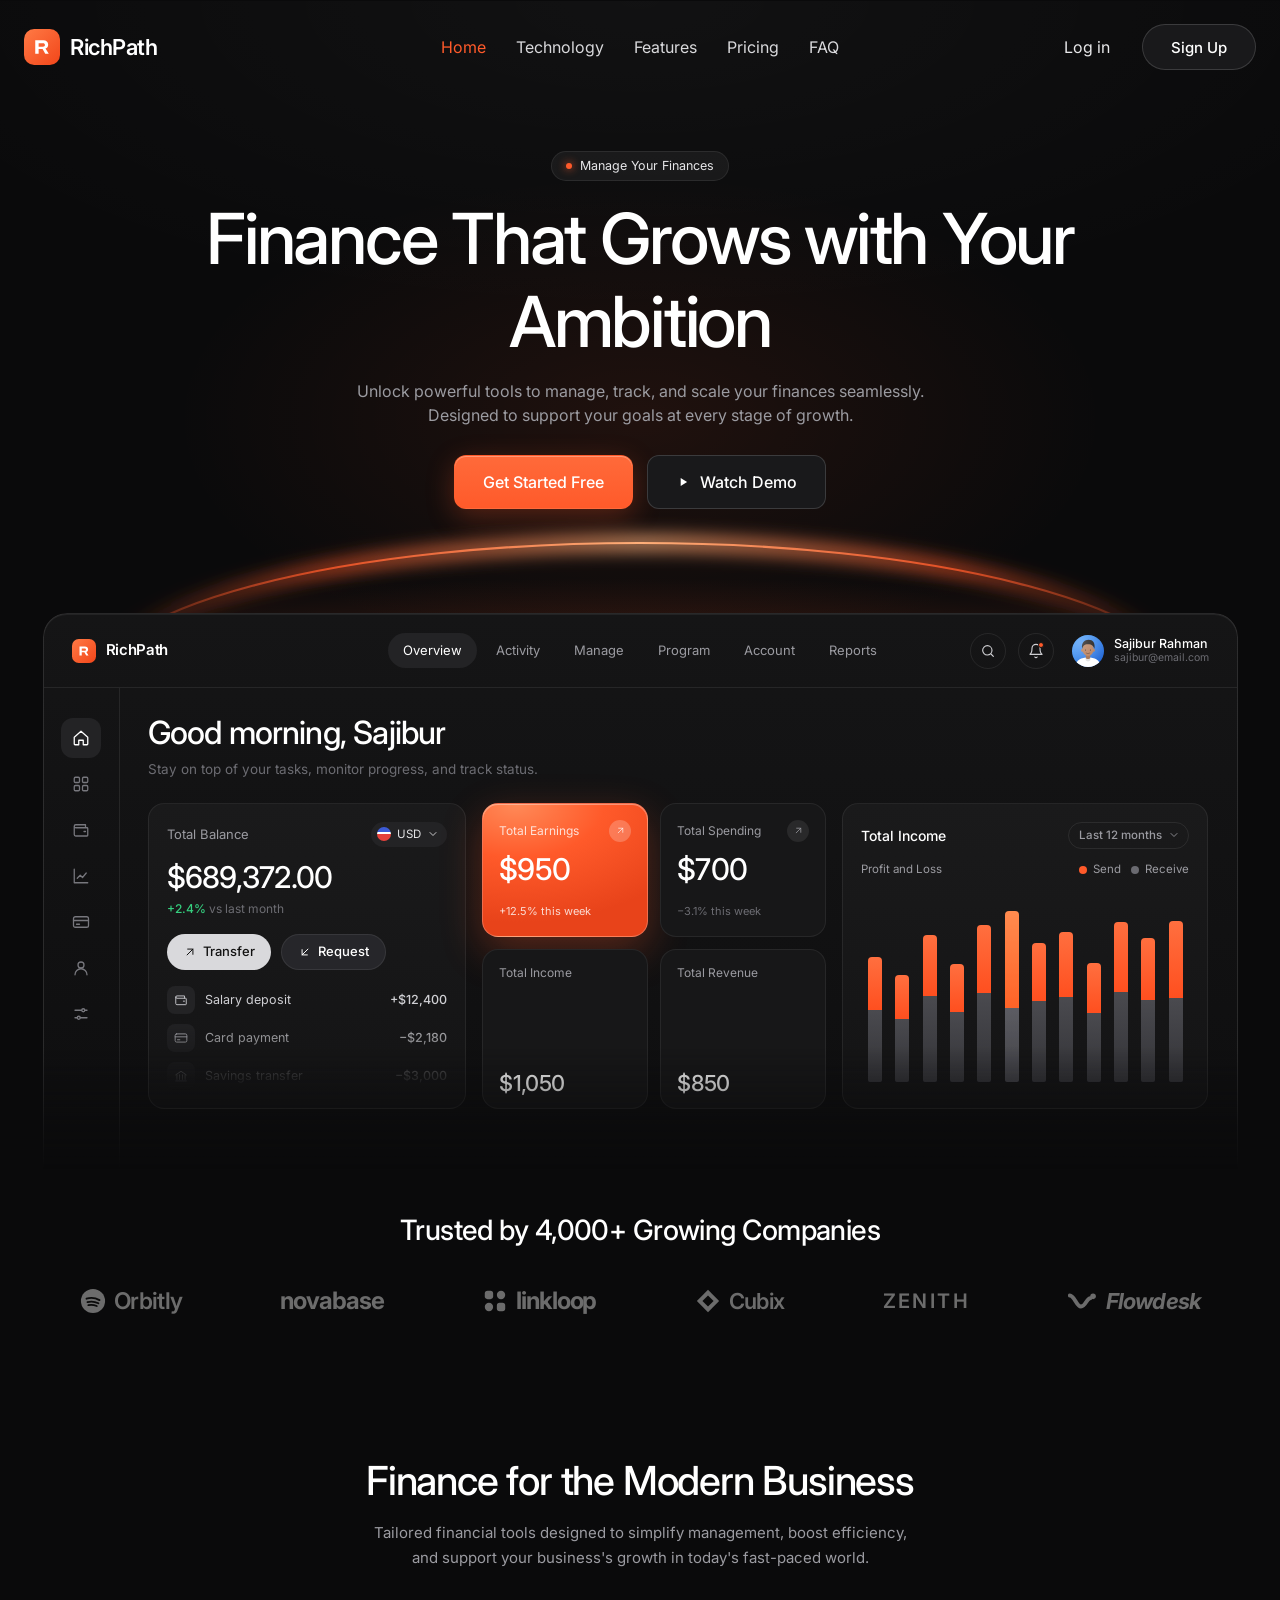
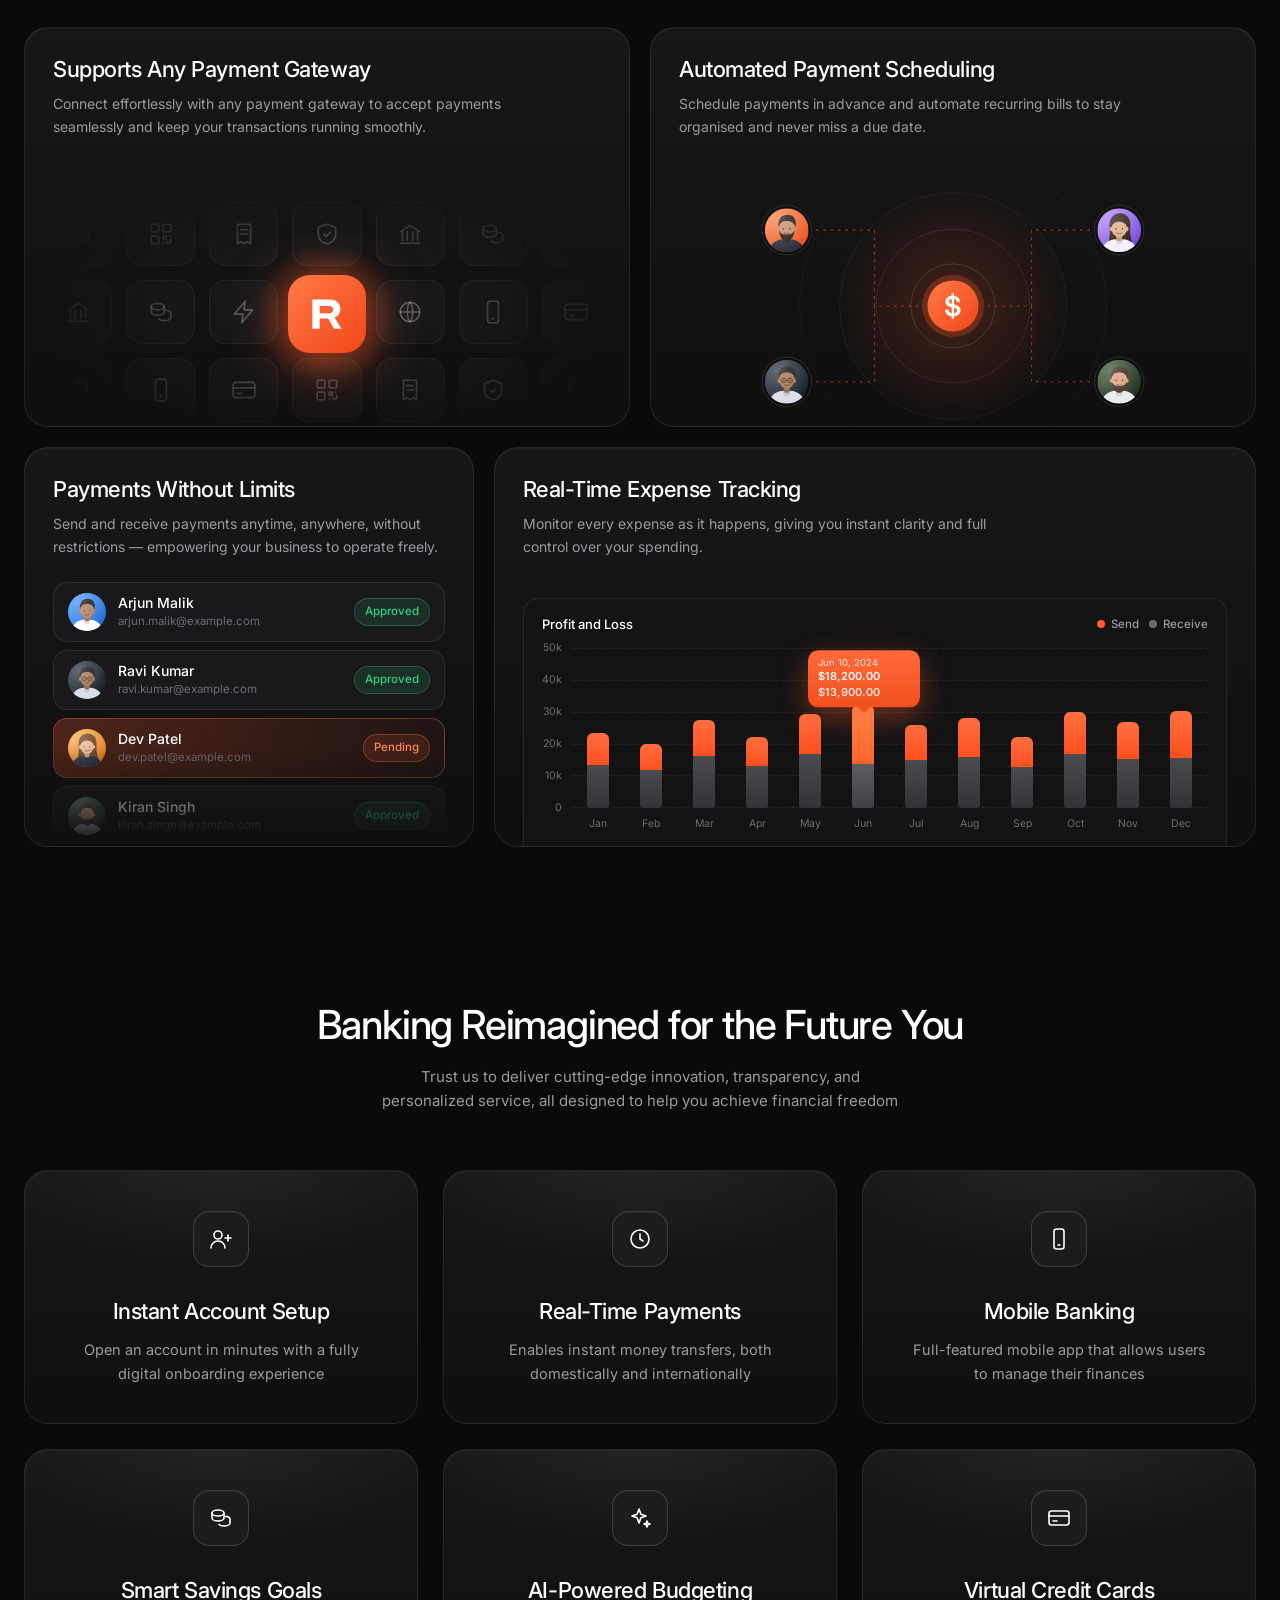
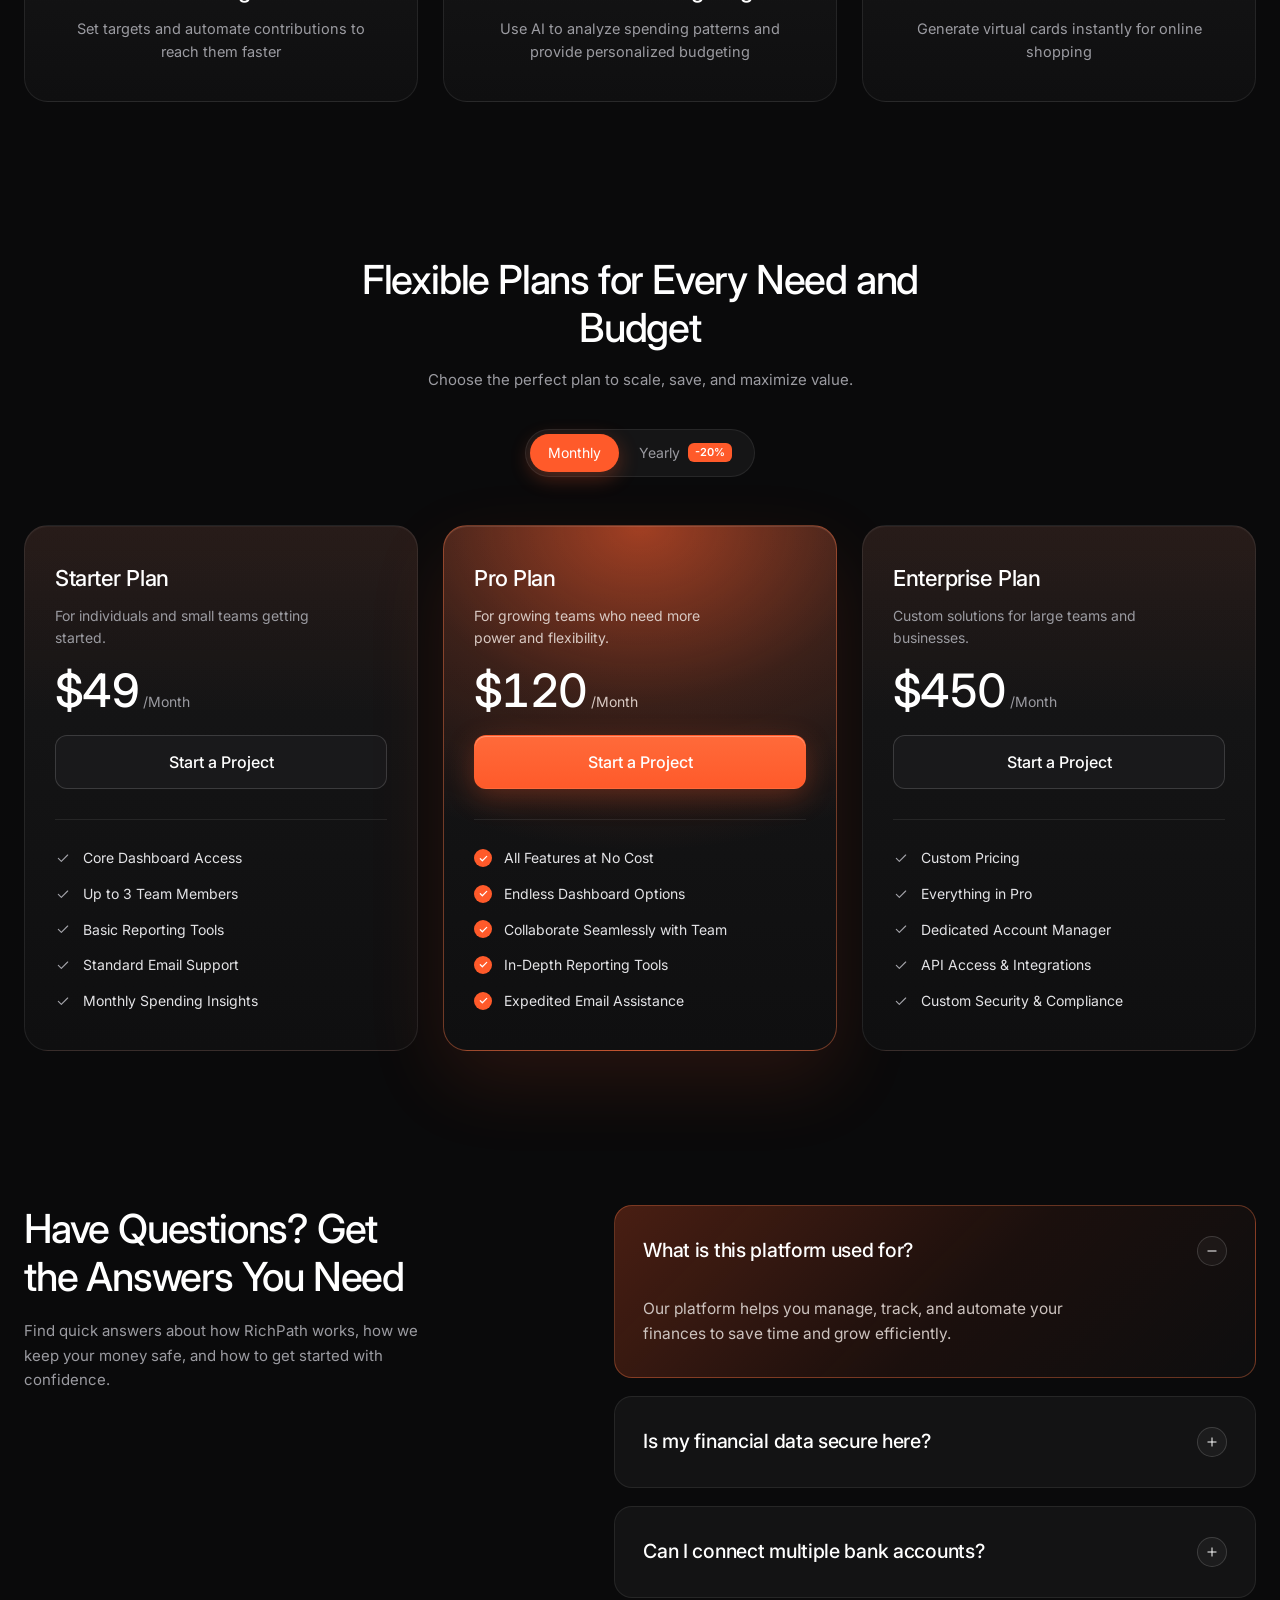
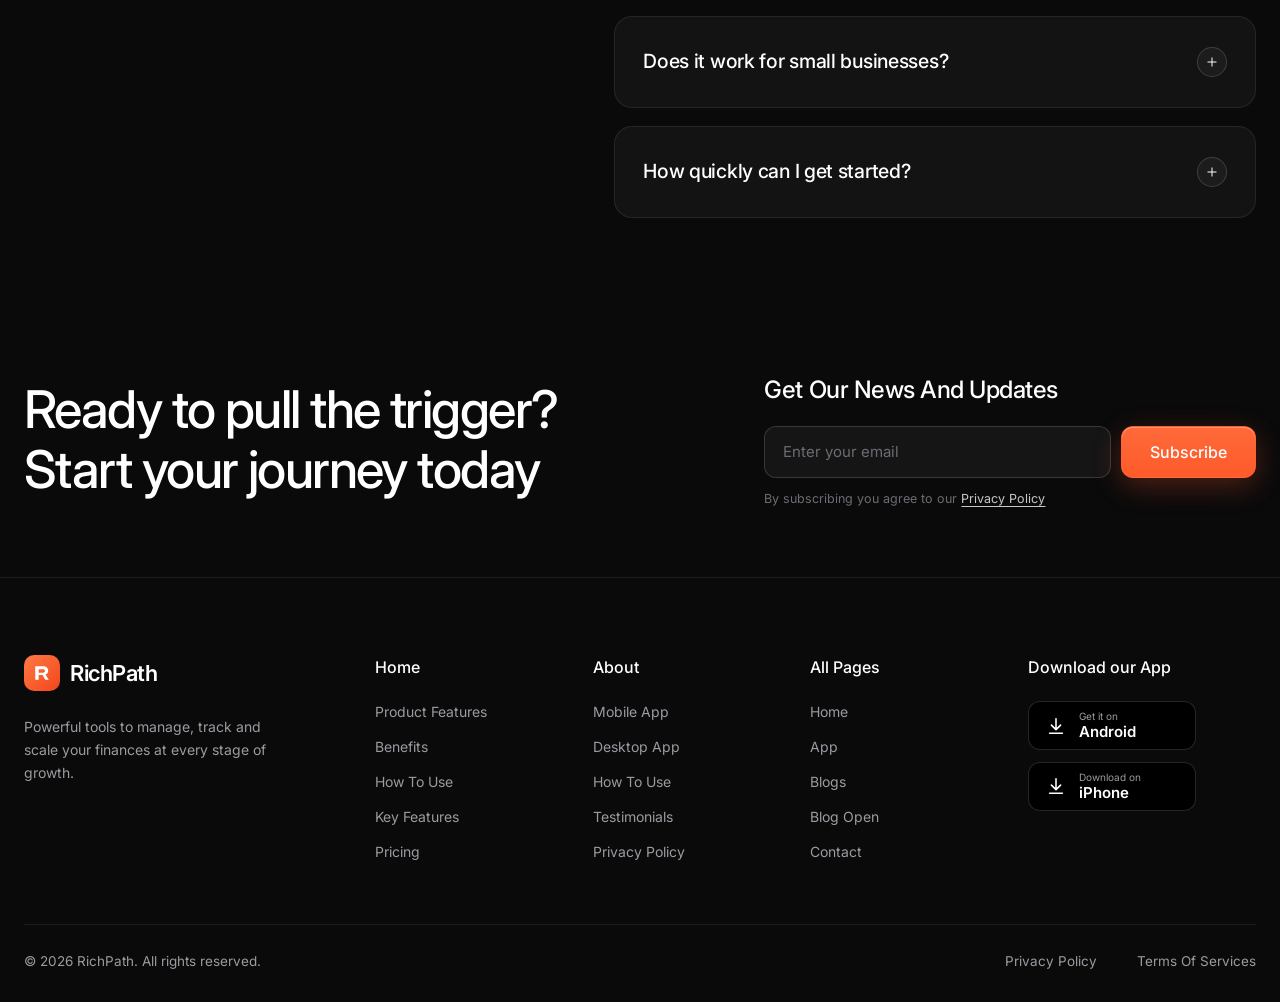
==== commit 6f1ace91: "Add files via upload" ====
--- a/index.html
+++ b/index.html
@@ -1,537 +1,907 @@
 <!doctype html>
 <html lang="en">
+
 <head>
   <meta charset="utf-8">
   <meta name="viewport" content="width=device-width, initial-scale=1">
   <title>RichPath — Finance That Grows with Your Ambition</title>
-  <meta name="description" content="Powerful tools to manage, track and scale your finances seamlessly. Designed to support your goals at every stage of growth.">
+  <meta name="description"
+    content="Powerful tools to manage, track and scale your finances seamlessly. Designed to support your goals at every stage of growth.">
   <meta name="theme-color" content="#0a0a0b">
-  <link rel="icon" href="data:image/svg+xml,%3Csvg xmlns='http://www.w3.org/2000/svg' viewBox='0 0 32 32'%3E%3Crect width='32' height='32' rx='9' fill='%23ff5a2a'/%3E%3Cpath fill='%23fff' fill-rule='evenodd' d='M10 22V10h7.2c2.6 0 4.3 1.6 4.3 3.9 0 1.6-.9 2.9-2.4 3.5L22 22h-3.1l-2.4-4.2H13V22zm3-9.3v3h3.9c1 0 1.7-.6 1.7-1.5s-.7-1.5-1.7-1.5z'/%3E%3C/svg%3E">
+  <link rel="icon"
+    href="data:image/svg+xml,%3Csvg xmlns='http://www.w3.org/2000/svg' viewBox='0 0 32 32'%3E%3Crect width='32' height='32' rx='9' fill='%23ff5a2a'/%3E%3Cpath fill='%23fff' fill-rule='evenodd' d='M10 22V10h7.2c2.6 0 4.3 1.6 4.3 3.9 0 1.6-.9 2.9-2.4 3.5L22 22h-3.1l-2.4-4.2H13V22zm3-9.3v3h3.9c1 0 1.7-.6 1.7-1.5s-.7-1.5-1.7-1.5z'/%3E%3C/svg%3E">
   <link rel="preconnect" href="https://fonts.googleapis.com">
   <link rel="preconnect" href="https://fonts.gstatic.com" crossorigin>
-  <link href="https://fonts.googleapis.com/css2?family=Inter:opsz,wght@14..32,400;14..32,500;14..32,600&display=swap" rel="stylesheet">
+  <link href="https://fonts.googleapis.com/css2?family=Inter:opsz,wght@14..32,400;14..32,500;14..32,600&display=swap"
+    rel="stylesheet">
   <link rel="stylesheet" href="css/style.css">
 </head>
+
 <body>
 
-<!-- ============ SVG SPRITE ============ -->
-<svg width="0" height="0" style="position:absolute" aria-hidden="true" focusable="false">
-  <defs>
-    <linearGradient id="logo-g" x1="0" y1="0" x2="1" y2="1"><stop offset="0" stop-color="#ff7a45"/><stop offset="1" stop-color="#f2461a"/></linearGradient>
-    <symbol id="logo" viewBox="0 0 32 32"><rect width="32" height="32" rx="9" fill="url(#logo-g)"/><path fill="#fff" fill-rule="evenodd" d="M10 22V10h7.2c2.6 0 4.3 1.6 4.3 3.9 0 1.6-.9 2.9-2.4 3.5L22 22h-3.1l-2.4-4.2H13V22zm3-9.3v3h3.9c1 0 1.7-.6 1.7-1.5s-.7-1.5-1.7-1.5z"/></symbol>
-
-    <symbol id="i-search" viewBox="0 0 24 24"><circle cx="11" cy="11" r="7"/><path d="m20 20-3.5-3.5"/></symbol>
-    <symbol id="i-bell" viewBox="0 0 24 24"><path d="M6 8a6 6 0 0 1 12 0c0 7 3 9 3 9H3s3-2 3-9M10.3 21a1.94 1.94 0 0 0 3.4 0"/></symbol>
-    <symbol id="i-home" viewBox="0 0 24 24"><path d="m3 11 9-8 9 8v9a1 1 0 0 1-1 1h-5v-6H9v6H4a1 1 0 0 1-1-1z"/></symbol>
-    <symbol id="i-grid" viewBox="0 0 24 24"><rect x="3" y="3" width="7" height="7" rx="1.5"/><rect x="14" y="3" width="7" height="7" rx="1.5"/><rect x="3" y="14" width="7" height="7" rx="1.5"/><rect x="14" y="14" width="7" height="7" rx="1.5"/></symbol>
-    <symbol id="i-wallet" viewBox="0 0 24 24"><path d="M3 7a2 2 0 0 1 2-2h13v4M3 7v11a2 2 0 0 0 2 2h15a1 1 0 0 0 1-1v-9a1 1 0 0 0-1-1H5a2 2 0 0 1-2-2zM16 14h2"/></symbol>
-    <symbol id="i-chart" viewBox="0 0 24 24"><path d="M3 3v18h18M7 15l4-4 3 3 5-6"/></symbol>
-    <symbol id="i-card" viewBox="0 0 24 24"><rect x="2" y="5" width="20" height="14" rx="2.5"/><path d="M2 10h20M6 15h4"/></symbol>
-    <symbol id="i-sliders" viewBox="0 0 24 24"><path d="M4 7h9M17 7h3M4 17h3M11 17h9"/><circle cx="15" cy="7" r="2"/><circle cx="9" cy="17" r="2"/></symbol>
-    <symbol id="i-user" viewBox="0 0 24 24"><circle cx="12" cy="8" r="4"/><path d="M4 21a8 8 0 0 1 16 0"/></symbol>
-    <symbol id="i-user-plus" viewBox="0 0 24 24"><circle cx="9" cy="8" r="4"/><path d="M2 21a7 7 0 0 1 14 0M19 8v6M16 11h6"/></symbol>
-    <symbol id="i-up-right" viewBox="0 0 24 24"><path d="M7 17 17 7M8 7h9v9"/></symbol>
-    <symbol id="i-down-left" viewBox="0 0 24 24"><path d="M17 7 7 17M16 17H7V8"/></symbol>
-    <symbol id="i-play" viewBox="0 0 24 24"><path d="M8 5v14l11-7z" fill="currentColor" stroke="none"/></symbol>
-    <symbol id="i-zap" viewBox="0 0 24 24"><path d="M13 2 3 14h8l-1 8 10-12h-8z"/></symbol>
-    <symbol id="i-clock" viewBox="0 0 24 24"><circle cx="12" cy="12" r="9"/><path d="M12 7v5l3 2"/></symbol>
-    <symbol id="i-phone" viewBox="0 0 24 24"><rect x="7" y="2" width="10" height="20" rx="2.5"/><path d="M11 18h2"/></symbol>
-    <symbol id="i-sparkles" viewBox="0 0 24 24"><path d="m11 3 1.9 5.3L18 10l-5.1 1.7L11 17l-1.9-5.3L4 10l5.1-1.7zM19 15l.8 2.2L22 18l-2.2.8L19 21l-.8-2.2L16 18l2.2-.8z"/></symbol>
-    <symbol id="i-coins" viewBox="0 0 24 24"><ellipse cx="9" cy="7" rx="6" ry="3"/><path d="M3 7v5c0 1.7 2.7 3 6 3s6-1.3 6-3V7M15.5 10.2C18.8 10.4 21 11.6 21 13v4c0 1.7-2.7 3-6 3-2.2 0-4.100-.6-5.1-1.5"/></symbol>
-    <symbol id="i-check" viewBox="0 0 24 24"><path d="m5 12.5 4.5 4.5L19 7.5"/></symbol>
-    <symbol id="i-plus" viewBox="0 0 24 24"><path d="M12 5v14M5 12h14"/></symbol>
-    <symbol id="i-minus" viewBox="0 0 24 24"><path d="M5 12h14"/></symbol>
-    <symbol id="i-menu" viewBox="0 0 24 24"><path d="M4 7h16M4 12h16M4 17h16"/></symbol>
-    <symbol id="i-x" viewBox="0 0 24 24"><path d="m6 6 12 12M18 6 6 18"/></symbol>
-    <symbol id="i-chevron-down" viewBox="0 0 24 24"><path d="m6 9 6 6 6-6"/></symbol>
-    <symbol id="i-arrow-right" viewBox="0 0 24 24"><path d="M5 12h14M13 6l6 6-6 6"/></symbol>
-    <symbol id="i-globe" viewBox="0 0 24 24"><circle cx="12" cy="12" r="9"/><path d="M3 12h18M12 3c3.200 3 3.200 15 0 18M12 3c-3.200 3-3.200 15 0 18"/></symbol>
-    <symbol id="i-bank" viewBox="0 0 24 24"><path d="m3 10 9-6 9 6M5 10v8M9.500 10v8M14.500 10v8M19 10v8M3 20.500h18"/></symbol>
-    <symbol id="i-qr" viewBox="0 0 24 24"><rect x="3" y="3" width="7" height="7" rx="1"/><rect x="14" y="3" width="7" height="7" rx="1"/><rect x="3" y="14" width="7" height="7" rx="1"/><path d="M14 14h3v3h-3zM20 14v.1M14 20h.1M17 20h4v-3"/></symbol>
-    <symbol id="i-receipt" viewBox="0 0 24 24"><path d="M6 3h12v18l-3-2-3 2-3-2-3 2zM9 8h6M9 12h6"/></symbol>
-    <symbol id="i-shield" viewBox="0 0 24 24"><path d="m12 3 8 3v6c0 5-3.500 8-8 9-4.500-1-8-4-8-9V6z"/><path d="m9 12 2.200 2.200L15 10.500"/></symbol>
-    <symbol id="i-store" viewBox="0 0 24 24"><path d="M12 4v11M7 11l5 5 5-5M5 20h14"/></symbol>
-    <symbol id="i-mail" viewBox="0 0 24 24"><rect x="3" y="5" width="18" height="14" rx="2.500"/><path d="m3.500 7.500 8.500 6 8.500-6"/></symbol>
-  </defs>
-</svg>
-
-<a class="skip-link" href="#main">Skip to content</a>
-
-<!-- ============ HEADER ============ -->
-<header class="site-header" id="top">
-  <div class="container nav">
-    <a class="logo" href="#home" aria-label="RichPath home">
-      <svg class="logo__mark" aria-hidden="true"><use href="#logo"/></svg>
-      <span class="logo__text">RichPath</span>
-    </a>
-
-    <nav class="nav__links" id="nav-menu" aria-label="Primary">
-      <a href="#home" class="is-active">Home</a>
-      <a href="#technology">Technology</a>
-      <a href="#features">Features</a>
-      <a href="#pricing">Pricing</a>
-      <a href="#faq">FAQ</a>
-      <div class="nav__links-mobile-actions">
-        <button class="btn btn--ghost btn--block" type="button" data-auth="login">Log in</button>
-        <button class="btn btn--primary btn--block" type="button" data-auth="signup">Sign Up</button>
-      </div>
-    </nav>
-
-    <div class="nav__actions">
-      <button class="nav__login" type="button" data-auth="login">Log in</button>
-      <button class="btn btn--dark btn--pill" type="button" data-auth="signup">Sign Up</button>
+  <!-- ============ SVG SPRITE ============ -->
+  <svg width="0" height="0" style="position:absolute" aria-hidden="true" focusable="false">
+    <defs>
+      <linearGradient id="logo-g" x1="0" y1="0" x2="1" y2="1">
+        <stop offset="0" stop-color="#ff7a45" />
+        <stop offset="1" stop-color="#f2461a" />
+      </linearGradient>
+      <symbol id="logo" viewBox="0 0 32 32">
+        <rect width="32" height="32" rx="9" fill="url(#logo-g)" />
+        <path fill="#fff" fill-rule="evenodd"
+          d="M10 22V10h7.2c2.6 0 4.3 1.6 4.3 3.9 0 1.6-.9 2.9-2.4 3.5L22 22h-3.1l-2.4-4.2H13V22zm3-9.3v3h3.9c1 0 1.7-.6 1.7-1.5s-.7-1.5-1.7-1.5z" />
+      </symbol>
+
+      <symbol id="i-search" viewBox="0 0 24 24">
+        <circle cx="11" cy="11" r="7" />
+        <path d="m20 20-3.5-3.5" />
+      </symbol>
+      <symbol id="i-bell" viewBox="0 0 24 24">
+        <path d="M6 8a6 6 0 0 1 12 0c0 7 3 9 3 9H3s3-2 3-9M10.3 21a1.94 1.94 0 0 0 3.4 0" />
+      </symbol>
+      <symbol id="i-home" viewBox="0 0 24 24">
+        <path d="m3 11 9-8 9 8v9a1 1 0 0 1-1 1h-5v-6H9v6H4a1 1 0 0 1-1-1z" />
+      </symbol>
+      <symbol id="i-grid" viewBox="0 0 24 24">
+        <rect x="3" y="3" width="7" height="7" rx="1.5" />
+        <rect x="14" y="3" width="7" height="7" rx="1.5" />
+        <rect x="3" y="14" width="7" height="7" rx="1.5" />
+        <rect x="14" y="14" width="7" height="7" rx="1.5" />
+      </symbol>
+      <symbol id="i-wallet" viewBox="0 0 24 24">
+        <path
+          d="M3 7a2 2 0 0 1 2-2h13v4M3 7v11a2 2 0 0 0 2 2h15a1 1 0 0 0 1-1v-9a1 1 0 0 0-1-1H5a2 2 0 0 1-2-2zM16 14h2" />
+      </symbol>
+      <symbol id="i-chart" viewBox="0 0 24 24">
+        <path d="M3 3v18h18M7 15l4-4 3 3 5-6" />
+      </symbol>
+      <symbol id="i-card" viewBox="0 0 24 24">
+        <rect x="2" y="5" width="20" height="14" rx="2.5" />
+        <path d="M2 10h20M6 15h4" />
+      </symbol>
+      <symbol id="i-sliders" viewBox="0 0 24 24">
+        <path d="M4 7h9M17 7h3M4 17h3M11 17h9" />
+        <circle cx="15" cy="7" r="2" />
+        <circle cx="9" cy="17" r="2" />
+      </symbol>
+      <symbol id="i-user" viewBox="0 0 24 24">
+        <circle cx="12" cy="8" r="4" />
+        <path d="M4 21a8 8 0 0 1 16 0" />
+      </symbol>
+      <symbol id="i-user-plus" viewBox="0 0 24 24">
+        <circle cx="9" cy="8" r="4" />
+        <path d="M2 21a7 7 0 0 1 14 0M19 8v6M16 11h6" />
+      </symbol>
+      <symbol id="i-up-right" viewBox="0 0 24 24">
+        <path d="M7 17 17 7M8 7h9v9" />
+      </symbol>
+      <symbol id="i-down-left" viewBox="0 0 24 24">
+        <path d="M17 7 7 17M16 17H7V8" />
+      </symbol>
+      <symbol id="i-play" viewBox="0 0 24 24">
+        <path d="M8 5v14l11-7z" fill="currentColor" stroke="none" />
+      </symbol>
+      <symbol id="i-zap" viewBox="0 0 24 24">
+        <path d="M13 2 3 14h8l-1 8 10-12h-8z" />
+      </symbol>
+      <symbol id="i-clock" viewBox="0 0 24 24">
+        <circle cx="12" cy="12" r="9" />
+        <path d="M12 7v5l3 2" />
+      </symbol>
+      <symbol id="i-phone" viewBox="0 0 24 24">
+        <rect x="7" y="2" width="10" height="20" rx="2.5" />
+        <path d="M11 18h2" />
+      </symbol>
+      <symbol id="i-sparkles" viewBox="0 0 24 24">
+        <path
+          d="m11 3 1.9 5.3L18 10l-5.1 1.7L11 17l-1.9-5.3L4 10l5.1-1.7zM19 15l.8 2.2L22 18l-2.2.8L19 21l-.8-2.2L16 18l2.2-.8z" />
+      </symbol>
+      <symbol id="i-coins" viewBox="0 0 24 24">
+        <ellipse cx="9" cy="7" rx="6" ry="3" />
+        <path
+          d="M3 7v5c0 1.7 2.7 3 6 3s6-1.3 6-3V7M15.5 10.2C18.8 10.4 21 11.6 21 13v4c0 1.7-2.7 3-6 3-2.2 0-4.100-.6-5.1-1.5" />
+      </symbol>
+      <symbol id="i-check" viewBox="0 0 24 24">
+        <path d="m5 12.5 4.5 4.5L19 7.5" />
+      </symbol>
+      <symbol id="i-plus" viewBox="0 0 24 24">
+        <path d="M12 5v14M5 12h14" />
+      </symbol>
+      <symbol id="i-minus" viewBox="0 0 24 24">
+        <path d="M5 12h14" />
+      </symbol>
+      <symbol id="i-menu" viewBox="0 0 24 24">
+        <path d="M4 7h16M4 12h16M4 17h16" />
+      </symbol>
+      <symbol id="i-x" viewBox="0 0 24 24">
+        <path d="m6 6 12 12M18 6 6 18" />
+      </symbol>
+      <symbol id="i-chevron-down" viewBox="0 0 24 24">
+        <path d="m6 9 6 6 6-6" />
+      </symbol>
+      <symbol id="i-arrow-right" viewBox="0 0 24 24">
+        <path d="M5 12h14M13 6l6 6-6 6" />
+      </symbol>
+      <symbol id="i-globe" viewBox="0 0 24 24">
+        <circle cx="12" cy="12" r="9" />
+        <path d="M3 12h18M12 3c3.200 3 3.200 15 0 18M12 3c-3.200 3-3.200 15 0 18" />
+      </symbol>
+      <symbol id="i-bank" viewBox="0 0 24 24">
+        <path d="m3 10 9-6 9 6M5 10v8M9.500 10v8M14.500 10v8M19 10v8M3 20.500h18" />
+      </symbol>
+      <symbol id="i-qr" viewBox="0 0 24 24">
+        <rect x="3" y="3" width="7" height="7" rx="1" />
+        <rect x="14" y="3" width="7" height="7" rx="1" />
+        <rect x="3" y="14" width="7" height="7" rx="1" />
+        <path d="M14 14h3v3h-3zM20 14v.1M14 20h.1M17 20h4v-3" />
+      </symbol>
+      <symbol id="i-receipt" viewBox="0 0 24 24">
+        <path d="M6 3h12v18l-3-2-3 2-3-2-3 2zM9 8h6M9 12h6" />
+      </symbol>
+      <symbol id="i-shield" viewBox="0 0 24 24">
+        <path d="m12 3 8 3v6c0 5-3.500 8-8 9-4.500-1-8-4-8-9V6z" />
+        <path d="m9 12 2.200 2.200L15 10.500" />
+      </symbol>
+      <symbol id="i-store" viewBox="0 0 24 24">
+        <path d="M12 4v11M7 11l5 5 5-5M5 20h14" />
+      </symbol>
+      <symbol id="i-mail" viewBox="0 0 24 24">
+        <rect x="3" y="5" width="18" height="14" rx="2.500" />
+        <path d="m3.500 7.500 8.500 6 8.500-6" />
+      </symbol>
+    </defs>
+  </svg>
+
+  <a class="skip-link" href="#main">Skip to content</a>
+
+  <!-- ============ HEADER ============ -->
+  <header class="site-header" id="top">
+    <div class="container nav">
+      <a class="logo" href="#home" aria-label="RichPath home">
+        <svg class="logo__mark" aria-hidden="true">
+          <use href="#logo" />
+        </svg>
+        <span class="logo__text">RichPath</span>
+      </a>
+
+      <nav class="nav__links" id="nav-menu" aria-label="Primary">
+        <a href="#home" class="is-active">Home</a>
+        <a href="#technology">Technology</a>
+        <a href="#features">Features</a>
+        <a href="#pricing">Pricing</a>
+        <a href="#faq">FAQ</a>
+        <div class="nav__links-mobile-actions">
+          <button class="btn btn--ghost btn--block" type="button" data-auth="login">Log in</button>
+          <button class="btn btn--primary btn--block" type="button" data-auth="signup">Sign Up</button>
+        </div>
+      </nav>
+
+      <div class="nav__actions">
+        <button class="nav__login" type="button" data-auth="login">Log in</button>
+        <button class="btn btn--dark btn--pill" type="button" data-auth="signup">Sign Up</button>
+      </div>
+
+      <button class="nav__toggle" type="button" aria-label="Open menu" aria-expanded="false" aria-controls="nav-menu">
+        <svg class="ic ic--menu" aria-hidden="true">
+          <use href="#i-menu" />
+        </svg>
+        <svg class="ic ic--close" aria-hidden="true">
+          <use href="#i-x" />
+        </svg>
+      </button>
     </div>
-
-    <button class="nav__toggle" type="button" aria-label="Open menu" aria-expanded="false" aria-controls="nav-menu">
-      <svg class="ic ic--menu" aria-hidden="true"><use href="#i-menu"/></svg>
-      <svg class="ic ic--close" aria-hidden="true"><use href="#i-x"/></svg>
-    </button>
-  </div>
-</header>
-
-<main id="main">
-
-  <!-- ============ HERO ============ -->
-  <section class="hero" id="home">
-    <div class="container hero__inner">
-      <span class="badge"><i class="badge__dot"></i>Manage Your Finances</span>
-      <h1 class="hero__title">Finance That Grows with Your Ambition</h1>
-      <p class="hero__lead">Unlock powerful tools to manage, track, and scale your finances seamlessly. Designed to support your goals at every stage of growth.</p>
-      <div class="hero__cta">
-        <a class="btn btn--primary" href="#pricing">Get Started Free</a>
-        <button class="btn btn--dark" type="button" data-demo><svg class="ic ic--fill" aria-hidden="true"><use href="#i-play"/></svg>Watch Demo</button>
+  </header>
+
+  <main id="main">
+
+    <!-- ============ HERO ============ -->
+    <section class="hero" id="home">
+      <div class="container hero__inner">
+        <span class="badge"><i class="badge__dot"></i>Manage Your Finances</span>
+        <h1 class="hero__title">Finance That Grows with Your Ambition</h1>
+        <p class="hero__lead">Unlock powerful tools to manage, track, and scale your finances seamlessly. Designed to
+          support your goals at every stage of growth.</p>
+        <div class="hero__cta">
+          <a class="btn btn--primary" href="#pricing">Get Started Free</a>
+          <button class="btn btn--dark" type="button" data-demo><svg class="ic ic--fill" aria-hidden="true">
+              <use href="#i-play" />
+            </svg>Watch Demo</button>
+        </div>
+      </div>
+
+      <div class="container hero__stage">
+        <svg class="hero__arc" viewBox="0 0 1100 150" preserveAspectRatio="none" aria-hidden="true">
+          <defs>
+            <linearGradient id="arc-stroke" x1="0" x2="1">
+              <stop offset="0" stop-color="#ff5a2a" stop-opacity="0" />
+              <stop offset=".22" stop-color="#ff5a2a" stop-opacity=".8" />
+              <stop offset=".5" stop-color="#ffb07a" />
+              <stop offset=".78" stop-color="#ff5a2a" stop-opacity=".8" />
+              <stop offset="1" stop-color="#ff5a2a" stop-opacity="0" />
+            </linearGradient>
+            <radialGradient id="arc-fill" cx=".5" cy="1" r=".75">
+              <stop offset="0" stop-color="#ff5a2a" stop-opacity=".55" />
+              <stop offset=".6" stop-color="#ff5a2a" stop-opacity=".12" />
+              <stop offset="1" stop-color="#ff5a2a" stop-opacity="0" />
+            </radialGradient>
+            <filter id="arc-blur" x="-10%" y="-80%" width="120%" height="260%">
+              <feGaussianBlur stdDeviation="9" />
+            </filter>
+          </defs>
+          <path d="M0 150A550 148 0 0 1 1100 150Z" fill="url(#arc-fill)" />
+          <path d="M2 150A548 146 0 0 1 1098 150" fill="none" stroke="url(#arc-stroke)" stroke-width="12"
+            filter="url(#arc-blur)" vector-effect="non-scaling-stroke" />
+          <path d="M2 150A548 146 0 0 1 1098 150" fill="none" stroke="url(#arc-stroke)" stroke-width="2.2"
+            vector-effect="non-scaling-stroke" />
+        </svg>
+
+        <!-- Dashboard preview -->
+        <div class="dash" aria-hidden="true">
+          <div class="dash__top">
+            <span class="logo logo--sm"><svg class="logo__mark">
+                <use href="#logo" />
+              </svg><span class="logo__text">RichPath</span></span>
+            <nav class="dash__tabs">
+              <span
+                class="is-active">Overview</span><span>Activity</span><span>Manage</span><span>Program</span><span>Account</span><span>Reports</span>
+            </nav>
+            <div class="dash__tools">
+              <span class="dash__icon"><svg class="ic">
+                  <use href="#i-search" />
+                </svg></span>
+              <span class="dash__icon dash__icon--dot"><svg class="ic">
+                  <use href="#i-bell" />
+                </svg></span>
+              <span class="dash__user">
+                <img src="assets/avatar-5.svg" alt="" width="28" height="28">
+                <span><b>Sajibur Rahman</b><small>sajibur@email.com</small></span>
+              </span>
+            </div>
+          </div>
+
+          <div class="dash__body">
+            <aside class="dash__side">
+              <span class="is-active"><svg class="ic">
+                  <use href="#i-home" />
+                </svg></span>
+              <span><svg class="ic">
+                  <use href="#i-grid" />
+                </svg></span>
+              <span><svg class="ic">
+                  <use href="#i-wallet" />
+                </svg></span>
+              <span><svg class="ic">
+                  <use href="#i-chart" />
+                </svg></span>
+              <span><svg class="ic">
+                  <use href="#i-card" />
+                </svg></span>
+              <span><svg class="ic">
+                  <use href="#i-user" />
+                </svg></span>
+              <span><svg class="ic">
+                  <use href="#i-sliders" />
+                </svg></span>
+            </aside>
+
+            <div class="dash__main">
+              <h2 class="dash__hello">Good morning, Sajibur</h2>
+              <p class="dash__sub">Stay on top of your tasks, monitor progress, and track status.</p>
+
+              <div class="dash__grid">
+                <div class="d-card d-balance">
+                  <div class="d-balance__head"><span>Total Balance</span><span class="chip"><i
+                        class="chip__flag"></i>USD<svg class="ic">
+                        <use href="#i-chevron-down" />
+                      </svg></span></div>
+                  <div class="d-balance__amount">$689,372.00</div>
+                  <div class="d-balance__delta"><b>+2.4%</b> vs last month</div>
+                  <div class="d-balance__actions">
+                    <span class="pill pill--light"><svg class="ic">
+                        <use href="#i-up-right" />
+                      </svg>Transfer</span>
+                    <span class="pill pill--dark"><svg class="ic">
+                        <use href="#i-down-left" />
+                      </svg>Request</span>
+                  </div>
+                  <ul class="d-list">
+                    <li><span class="d-list__ic"><svg class="ic">
+                          <use href="#i-wallet" />
+                        </svg></span><span>Salary deposit</span><b>+$12,400</b></li>
+                    <li><span class="d-list__ic"><svg class="ic">
+                          <use href="#i-card" />
+                        </svg></span><span>Card payment</span><b>−$2,180</b></li>
+                    <li><span class="d-list__ic"><svg class="ic">
+                          <use href="#i-bank" />
+                        </svg></span><span>Savings transfer</span><b>−$3,000</b></li>
+                  </ul>
+                </div>
+
+                <div class="d-stats">
+                  <div class="d-card d-stat d-stat--accent"><span class="d-stat__label">Total Earnings<i
+                        class="d-stat__arrow"><svg class="ic">
+                          <use href="#i-up-right" />
+                        </svg></i></span><b>$950</b><small>+12.5% this week</small></div>
+                  <div class="d-card d-stat"><span class="d-stat__label">Total Spending<i class="d-stat__arrow"><svg
+                          class="ic">
+                          <use href="#i-up-right" />
+                        </svg></i></span><b>$700</b><small>−3.1% this week</small></div>
+                  <div class="d-card d-stat d-stat--sm"><span class="d-stat__label">Total Income</span><b>$1,050</b>
+                  </div>
+                  <div class="d-card d-stat d-stat--sm"><span class="d-stat__label">Total Revenue</span><b>$850</b>
+                  </div>
+                </div>
+
+                <div class="d-card d-chart">
+                  <div class="d-chart__head"><span>Total Income</span><span class="chip chip--ghost">Last 12 months<svg
+                        class="ic">
+                        <use href="#i-chevron-down" />
+                      </svg></span></div>
+                  <div class="d-chart__sub"><span>Profit and Loss</span><span class="legend"><i
+                        class="dot dot--send"></i>Send <i class="dot dot--recv"></i>Receive</span></div>
+                  <div class="chart chart--mini" data-chart="mini"></div>
+                </div>
+              </div>
+            </div>
+          </div>
+        </div>
+      </div>
+    </section>
+
+    <!-- ============ TRUSTED BY ============ -->
+    <section class="trusted" id="trusted" aria-labelledby="trusted-title">
+      <div class="container">
+        <h2 class="trusted__title" id="trusted-title">Trusted by 4,000+ Growing Companies</h2>
+        <ul class="logos" aria-label="Customer logos">
+          <li class="brand">
+            <svg viewBox="0 0 28 28" aria-hidden="true">
+              <circle cx="14" cy="14" r="13" fill="currentColor" />
+              <path
+                d="M7 11.500c4.500-1.500 9.500-1 14 1.500M8 15.200c3.800-1 8-.6 11.800 1.200M9 18.500c3-.7 6-.4 9 .9"
+                fill="none" stroke="#0a0a0b" stroke-width="2" stroke-linecap="round" />
+            </svg>
+            <span class="brand__name brand__name--lg">Orbitly</span>
+          </li>
+          <li class="brand brand--word"><span class="brand__name brand__name--heavy">novabase</span></li>
+          <li class="brand">
+            <svg viewBox="0 0 28 28" aria-hidden="true">
+              <g fill="currentColor">
+                <rect x="3" y="3" width="9" height="9" rx="3" />
+                <rect x="16" y="3" width="9" height="9" rx="4.500" />
+                <rect x="3" y="16" width="9" height="9" rx="4.500" />
+                <rect x="16" y="16" width="9" height="9" rx="3" />
+              </g>
+            </svg>
+            <span class="brand__name brand__name--heavy">linkloop</span>
+          </li>
+          <li class="brand">
+            <svg viewBox="0 0 28 28" aria-hidden="true">
+              <path d="M14 2 26 14 14 26 2 14z" fill="currentColor" />
+              <path d="M14 8l6 6-6 6-6-6z" fill="#0a0a0b" />
+            </svg>
+            <span class="brand__name">Cubix</span>
+          </li>
+          <li class="brand brand--word"><span class="brand__name brand__name--wide">ZENITH</span></li>
+          <li class="brand">
+            <svg viewBox="0 0 32 28" aria-hidden="true">
+              <path d="M2 8c5 0 7 12 12 12s6-9 10-9" fill="none" stroke="currentColor" stroke-width="4.200"
+                stroke-linecap="round" />
+              <circle cx="27" cy="9" r="3" fill="currentColor" />
+            </svg>
+            <span class="brand__name brand__name--italic">Flowdesk</span>
+          </li>
+        </ul>
+      </div>
+    </section>
+
+    <!-- ============ FINANCE FOR THE MODERN BUSINESS ============ -->
+    <section class="section modern" id="technology" aria-labelledby="modern-title">
+      <div class="container">
+        <header class="section__head">
+          <h2 id="modern-title">Finance for the Modern Business</h2>
+          <p>Tailored financial tools designed to simplify management, boost efficiency, and support your business's
+            growth in today's fast-paced world.</p>
+        </header>
+
+        <div class="bento">
+          <!-- 1 Gateway -->
+          <article class="card bento__card bento__gateway">
+            <div class="bento__copy">
+              <h3>Supports Any Payment Gateway</h3>
+              <p>Connect effortlessly with any payment gateway to accept payments seamlessly and keep your transactions
+                running smoothly.</p>
+            </div>
+            <div class="gw" aria-hidden="true">
+              <div class="gw__grid" data-gateway></div>
+              <div class="gw__core"><svg>
+                  <use href="#logo" />
+                </svg></div>
+            </div>
+          </article>
+
+          <!-- 2 Scheduling -->
+          <article class="card bento__card bento__schedule">
+            <div class="bento__copy">
+              <h3>Automated Payment Scheduling</h3>
+              <p>Schedule payments in advance and automate recurring bills to stay organised and never miss a due date.
+              </p>
+            </div>
+            <svg class="orbit" viewBox="0 0 600 270" role="img"
+              aria-label="Payments flowing between four team members and a central account">
+              <defs>
+                <radialGradient id="orb-glow" cx=".5" cy=".5" r=".5">
+                  <stop offset="0" stop-color="#ff5a2a" stop-opacity=".42" />
+                  <stop offset="1" stop-color="#ff5a2a" stop-opacity="0" />
+                </radialGradient>
+                <linearGradient id="orb-core" x1="0" y1="0" x2="1" y2="1">
+                  <stop offset="0" stop-color="#ff7a45" />
+                  <stop offset="1" stop-color="#f2461a" />
+                </linearGradient>
+                <clipPath id="c1">
+                  <circle cx="118" cy="56" r="24" />
+                </clipPath>
+                <clipPath id="c2">
+                  <circle cx="482" cy="56" r="24" />
+                </clipPath>
+                <clipPath id="c3">
+                  <circle cx="118" cy="222" r="24" />
+                </clipPath>
+                <clipPath id="c4">
+                  <circle cx="482" cy="222" r="24" />
+                </clipPath>
+              </defs>
+              <circle cx="300" cy="139" r="130" fill="url(#orb-glow)" opacity=".5" />
+              <g fill="none" stroke="#fff">
+                <circle cx="300" cy="139" r="46" stroke-opacity=".14" />
+                <circle cx="300" cy="139" r="84" stroke-opacity=".09" />
+                <circle cx="300" cy="139" r="124" stroke-opacity=".06" />
+                <circle cx="300" cy="139" r="168" stroke-opacity=".04" />
+              </g>
+              <g class="orbit__lines" fill="none" stroke="#ff5a2a" stroke-opacity=".5" stroke-width="1.2"
+                stroke-dasharray="3 5">
+                <path d="M142 56H214V139H268" />
+                <path d="M458 56H386V139H332" />
+                <path d="M142 222H214V139" />
+                <path d="M458 222H386V139" />
+              </g>
+              <g>
+                <circle cx="118" cy="56" r="27" fill="#0d0d0e" stroke="#fff" stroke-opacity=".14" />
+                <image href="assets/avatar-1.svg" x="94" y="32" width="48" height="48" clip-path="url(#c1)" />
+                <circle cx="482" cy="56" r="27" fill="#0d0d0e" stroke="#fff" stroke-opacity=".14" />
+                <image href="assets/avatar-2.svg" x="458" y="32" width="48" height="48" clip-path="url(#c2)" />
+                <circle cx="118" cy="222" r="27" fill="#0d0d0e" stroke="#fff" stroke-opacity=".14" />
+                <image href="assets/avatar-3.svg" x="94" y="198" width="48" height="48" clip-path="url(#c3)" />
+                <circle cx="482" cy="222" r="27" fill="#0d0d0e" stroke="#fff" stroke-opacity=".14" />
+                <image href="assets/avatar-4.svg" x="458" y="198" width="48" height="48" clip-path="url(#c4)" />
+              </g>
+              <circle cx="300" cy="139" r="34" fill="#ff5a2a" opacity=".25" />
+              <circle cx="300" cy="139" r="28" fill="url(#orb-core)" />
+              <text x="300" y="150" text-anchor="middle" font-size="30" font-weight="600" fill="#fff"
+                font-family="Inter, system-ui, sans-serif">$</text>
+            </svg>
+          </article>
+
+          <!-- 3 Payments without limits -->
+          <article class="card bento__card bento__limits">
+            <div class="bento__copy">
+              <h3>Payments Without Limits</h3>
+              <p>Send and receive payments anytime, anywhere, without restrictions — empowering your business to operate
+                freely.</p>
+            </div>
+            <ul class="people" aria-label="Recent payment recipients">
+              <li><img src="assets/avatar-5.svg" alt="" width="40" height="40"><span class="people__who"><b>Arjun
+                    Malik</b><small>arjun.malik@example.com</small></span><span
+                  class="status status--ok">Approved</span></li>
+              <li><img src="assets/avatar-3.svg" alt="" width="40" height="40"><span class="people__who"><b>Ravi
+                    Kumar</b><small>ravi.kumar@example.com</small></span><span class="status status--ok">Approved</span>
+              </li>
+              <li class="is-pending"><img src="assets/avatar-6.svg" alt="" width="40" height="40"><span
+                  class="people__who"><b>Dev Patel</b><small>dev.patel@example.com</small></span><span
+                  class="status status--wait">Pending</span></li>
+              <li><img src="assets/avatar-4.svg" alt="" width="40" height="40"><span class="people__who"><b>Kiran
+                    Singh</b><small>kiran.singh@example.com</small></span><span
+                  class="status status--ok">Approved</span></li>
+            </ul>
+          </article>
+
+          <!-- 4 Expense tracking -->
+          <article class="card bento__card bento__track">
+            <div class="bento__copy">
+              <h3>Real-Time Expense Tracking</h3>
+              <p>Monitor every expense as it happens, giving you instant clarity and full control over your spending.
+              </p>
+            </div>
+            <div class="panel">
+              <div class="panel__head"><span>Profit and Loss</span><span class="legend"><i
+                    class="dot dot--send"></i>Send <i class="dot dot--recv"></i>Receive</span></div>
+              <div class="chart chart--full" data-chart="full"></div>
+            </div>
+          </article>
+        </div>
+      </div>
+    </section>
+
+    <!-- ============ BANKING REIMAGINED ============ -->
+    <section class="section banking" id="features" aria-labelledby="banking-title">
+      <div class="container">
+        <header class="section__head">
+          <h2 id="banking-title">Banking Reimagined for the Future You</h2>
+          <p>Trust us to deliver cutting-edge innovation, transparency, and personalized service, all designed to help
+            you achieve financial freedom</p>
+        </header>
+
+        <ul class="features">
+          <li class="card feature"><span class="feature__icon"><svg class="ic">
+                <use href="#i-user-plus" />
+              </svg></span>
+            <h3>Instant Account Setup</h3>
+            <p>Open an account in minutes with a fully digital onboarding experience</p>
+          </li>
+          <li class="card feature"><span class="feature__icon"><svg class="ic">
+                <use href="#i-clock" />
+              </svg></span>
+            <h3>Real-Time Payments</h3>
+            <p>Enables instant money transfers, both domestically and internationally</p>
+          </li>
+          <li class="card feature"><span class="feature__icon"><svg class="ic">
+                <use href="#i-phone" />
+              </svg></span>
+            <h3>Mobile Banking</h3>
+            <p>Full-featured mobile app that allows users to manage their finances</p>
+          </li>
+          <li class="card feature"><span class="feature__icon"><svg class="ic">
+                <use href="#i-coins" />
+              </svg></span>
+            <h3>Smart Savings Goals</h3>
+            <p>Set targets and automate contributions to reach them faster</p>
+          </li>
+          <li class="card feature"><span class="feature__icon"><svg class="ic">
+                <use href="#i-sparkles" />
+              </svg></span>
+            <h3>AI-Powered Budgeting</h3>
+            <p>Use AI to analyze spending patterns and provide personalized budgeting</p>
+          </li>
+          <li class="card feature"><span class="feature__icon"><svg class="ic">
+                <use href="#i-card" />
+              </svg></span>
+            <h3>Virtual Credit Cards</h3>
+            <p>Generate virtual cards instantly for online shopping</p>
+          </li>
+        </ul>
+      </div>
+    </section>
+
+    <!-- ============ PRICING ============ -->
+    <section class="section pricing" id="pricing" aria-labelledby="pricing-title">
+      <div class="container">
+        <header class="section__head section__head--narrow">
+          <h2 id="pricing-title">Flexible Plans for Every Need and Budget</h2>
+          <p>Choose the perfect plan to scale, save, and maximize value.</p>
+        </header>
+
+        <div class="billing" role="group" aria-label="Billing period">
+          <button type="button" class="billing__btn is-active" data-billing="monthly"
+            aria-pressed="true">Monthly</button>
+          <button type="button" class="billing__btn" data-billing="yearly" aria-pressed="false">Yearly <span
+              class="billing__save">-20%</span></button>
+        </div>
+
+        <div class="plans">
+          <article class="card plan">
+            <h3>Starter Plan</h3>
+            <p class="plan__desc">For individuals and small teams getting started.</p>
+            <div class="plan__price"><span class="plan__amount" data-monthly="49" data-yearly="39">$49</span><span
+                class="plan__per">/Month</span></div>
+            <button class="btn btn--dark btn--block" type="button" data-auth="signup" data-plan="Starter Plan">Start a
+              Project</button>
+            <ul class="plan__list plan__list--plain">
+              <li><svg class="ic">
+                  <use href="#i-check" />
+                </svg>Core Dashboard Access</li>
+              <li><svg class="ic">
+                  <use href="#i-check" />
+                </svg>Up to 3 Team Members</li>
+              <li><svg class="ic">
+                  <use href="#i-check" />
+                </svg>Basic Reporting Tools</li>
+              <li><svg class="ic">
+                  <use href="#i-check" />
+                </svg>Standard Email Support</li>
+              <li><svg class="ic">
+                  <use href="#i-check" />
+                </svg>Monthly Spending Insights</li>
+            </ul>
+          </article>
+
+          <article class="card plan plan--featured">
+            <h3>Pro Plan</h3>
+            <p class="plan__desc">For growing teams who need more power and flexibility.</p>
+            <div class="plan__price"><span class="plan__amount" data-monthly="120" data-yearly="96">$120</span><span
+                class="plan__per">/Month</span></div>
+            <button class="btn btn--primary btn--block" type="button" data-auth="signup" data-plan="Pro Plan">Start a
+              Project</button>
+            <ul class="plan__list">
+              <li><i><svg class="ic">
+                    <use href="#i-check" />
+                  </svg></i>All Features at No Cost</li>
+              <li><i><svg class="ic">
+                    <use href="#i-check" />
+                  </svg></i>Endless Dashboard Options</li>
+              <li><i><svg class="ic">
+                    <use href="#i-check" />
+                  </svg></i>Collaborate Seamlessly with Team</li>
+              <li><i><svg class="ic">
+                    <use href="#i-check" />
+                  </svg></i>In-Depth Reporting Tools</li>
+              <li><i><svg class="ic">
+                    <use href="#i-check" />
+                  </svg></i>Expedited Email Assistance</li>
+            </ul>
+          </article>
+
+          <article class="card plan">
+            <h3>Enterprise Plan</h3>
+            <p class="plan__desc">Custom solutions for large teams and businesses.</p>
+            <div class="plan__price"><span class="plan__amount" data-monthly="450" data-yearly="360">$450</span><span
+                class="plan__per">/Month</span></div>
+            <button class="btn btn--dark btn--block" type="button" data-auth="signup" data-plan="Enterprise Plan">Start
+              a Project</button>
+            <ul class="plan__list plan__list--plain">
+              <li><svg class="ic">
+                  <use href="#i-check" />
+                </svg>Custom Pricing</li>
+              <li><svg class="ic">
+                  <use href="#i-check" />
+                </svg>Everything in Pro</li>
+              <li><svg class="ic">
+                  <use href="#i-check" />
+                </svg>Dedicated Account Manager</li>
+              <li><svg class="ic">
+                  <use href="#i-check" />
+                </svg>API Access &amp; Integrations</li>
+              <li><svg class="ic">
+                  <use href="#i-check" />
+                </svg>Custom Security &amp; Compliance</li>
+            </ul>
+          </article>
+        </div>
+      </div>
+    </section>
+
+    <!-- ============ FAQ ============ -->
+    <section class="section faq" id="faq" aria-labelledby="faq-title">
+      <div class="container faq__inner">
+        <header class="faq__head">
+          <h2 id="faq-title">Have Questions? Get the Answers You Need</h2>
+          <p>Find quick answers about how RichPath works, how we keep your money safe, and how to get started with
+            confidence.</p>
+        </header>
+
+        <div class="accordion" data-accordion>
+          <div class="acc is-open">
+            <h3><button class="acc__btn" type="button" aria-expanded="true" aria-controls="acc-1"
+                id="acc-btn-1"><span>What is this platform used for?</span><i class="acc__icon"><svg
+                    class="ic ic--plus">
+                    <use href="#i-plus" />
+                  </svg><svg class="ic ic--minus">
+                    <use href="#i-minus" />
+                  </svg></i></button></h3>
+            <div class="acc__panel" id="acc-1" role="region" aria-labelledby="acc-btn-1">
+              <div>
+                <p>Our platform helps you manage, track, and automate your finances to save time and grow efficiently.
+                </p>
+              </div>
+            </div>
+          </div>
+          <div class="acc">
+            <h3><button class="acc__btn" type="button" aria-expanded="false" aria-controls="acc-2"
+                id="acc-btn-2"><span>Is my financial data secure here?</span><i class="acc__icon"><svg
+                    class="ic ic--plus">
+                    <use href="#i-plus" />
+                  </svg><svg class="ic ic--minus">
+                    <use href="#i-minus" />
+                  </svg></i></button></h3>
+            <div class="acc__panel" id="acc-2" role="region" aria-labelledby="acc-btn-2">
+              <div>
+                <p>Yes. Your data is protected with bank-grade encryption, multi-factor authentication and continuous
+                  monitoring, and we never sell your information.</p>
+              </div>
+            </div>
+          </div>
+          <div class="acc">
+            <h3><button class="acc__btn" type="button" aria-expanded="false" aria-controls="acc-3"
+                id="acc-btn-3"><span>Can I connect multiple bank accounts?</span><i class="acc__icon"><svg
+                    class="ic ic--plus">
+                    <use href="#i-plus" />
+                  </svg><svg class="ic ic--minus">
+                    <use href="#i-minus" />
+                  </svg></i></button></h3>
+            <div class="acc__panel" id="acc-3" role="region" aria-labelledby="acc-btn-3">
+              <div>
+                <p>Absolutely. Link as many accounts and cards as you need and see every balance and transaction
+                  together in one dashboard.</p>
+              </div>
+            </div>
+          </div>
+          <div class="acc">
+            <h3><button class="acc__btn" type="button" aria-expanded="false" aria-controls="acc-4"
+                id="acc-btn-4"><span>Does it work for small businesses?</span><i class="acc__icon"><svg
+                    class="ic ic--plus">
+                    <use href="#i-plus" />
+                  </svg><svg class="ic ic--minus">
+                    <use href="#i-minus" />
+                  </svg></i></button></h3>
+            <div class="acc__panel" id="acc-4" role="region" aria-labelledby="acc-btn-4">
+              <div>
+                <p>Yes. Our Starter and Pro plans are built for small teams, with simple tools that scale as your
+                  business grows.</p>
+              </div>
+            </div>
+          </div>
+          <div class="acc">
+            <h3><button class="acc__btn" type="button" aria-expanded="false" aria-controls="acc-5"
+                id="acc-btn-5"><span>How quickly can I get started?</span><i class="acc__icon"><svg class="ic ic--plus">
+                    <use href="#i-plus" />
+                  </svg><svg class="ic ic--minus">
+                    <use href="#i-minus" />
+                  </svg></i></button></h3>
+            <div class="acc__panel" id="acc-5" role="region" aria-labelledby="acc-btn-5">
+              <div>
+                <p>In just a few minutes. Create your account, connect your banks and your dashboard is ready to use
+                  right away.</p>
+              </div>
+            </div>
+          </div>
+        </div>
+      </div>
+    </section>
+
+    <!-- ============ CTA / NEWSLETTER ============ -->
+    <section class="cta" aria-labelledby="cta-title">
+      <div class="container cta__inner">
+        <h2 id="cta-title">Ready to pull the trigger? Start your journey today</h2>
+        <form class="news" id="newsletter" novalidate>
+          <label class="news__title" for="news-email">Get Our News And Updates</label>
+          <div class="news__row">
+            <input id="news-email" name="email" type="email" placeholder="Enter your email" autocomplete="email"
+              required>
+            <button class="btn btn--primary" type="submit">Subscribe</button>
+          </div>
+          <p class="news__msg" id="news-msg" role="status" aria-live="polite">By subscribing you agree to our <a
+              href="#footer" data-toast="Privacy Policy">Privacy Policy</a></p>
+        </form>
+      </div>
+    </section>
+  </main>
+
+  <!-- ============ FOOTER ============ -->
+  <footer class="footer" id="footer">
+    <div class="container">
+      <div class="footer__grid">
+        <div class="footer__brand">
+          <a class="logo" href="#home" aria-label="RichPath home"><svg class="logo__mark" aria-hidden="true">
+              <use href="#logo" />
+            </svg><span class="logo__text">RichPath</span></a>
+          <p>Powerful tools to manage, track and scale your finances at every stage of growth.</p>
+        </div>
+        <nav class="footer__col" aria-label="Home">
+          <h4>Home</h4>
+          <a href="#features">Product Features</a>
+          <a href="#technology">Benefits</a>
+          <a href="#faq">How To Use</a>
+          <a href="#features">Key Features</a>
+          <a href="#pricing">Pricing</a>
+        </nav>
+        <nav class="footer__col" aria-label="About">
+          <h4>About</h4>
+          <a href="#app">Mobile App</a>
+          <a href="#app">Desktop App</a>
+          <a href="#faq">How To Use</a>
+          <a href="#trusted">Testimonials</a>
+          <a href="#footer" data-toast="Privacy Policy">Privacy Policy</a>
+        </nav>
+        <nav class="footer__col" aria-label="All pages">
+          <h4>All Pages</h4>
+          <a href="#home">Home</a>
+          <a href="#app">App</a>
+          <a href="#footer" data-toast="Blogs">Blogs</a>
+          <a href="#footer" data-toast="Blog">Blog Open</a>
+          <a href="#footer" data-toast="Contact">Contact</a>
+        </nav>
+        <div class="footer__col footer__col--app" id="app">
+          <h4>Download our App</h4>
+          <a class="store" href="#app" data-toast="Android app">
+            <svg class="ic">
+              <use href="#i-store" />
+            </svg>
+            <span><small>Get it on</small><b>Android</b></span>
+          </a>
+          <a class="store" href="#app" data-toast="iOS app">
+            <svg class="ic">
+              <use href="#i-store" />
+            </svg>
+            <span><small>Download on</small><b>iPhone</b></span>
+          </a>
+        </div>
+      </div>
+
+      <div class="footer__bar">
+        <p>© 2026 RichPath. All rights reserved.</p>
+        <div class="footer__legal">
+          <a href="#footer" data-toast="Privacy Policy">Privacy Policy</a>
+          <a href="#footer" data-toast="Terms Of Services">Terms Of Services</a>
+        </div>
       </div>
     </div>
-
-    <div class="container hero__stage">
-      <svg class="hero__arc" viewBox="0 0 1100 150" preserveAspectRatio="none" aria-hidden="true">
-        <defs>
-          <linearGradient id="arc-stroke" x1="0" x2="1">
-            <stop offset="0" stop-color="#ff5a2a" stop-opacity="0"/>
-            <stop offset=".22" stop-color="#ff5a2a" stop-opacity=".8"/>
-            <stop offset=".5" stop-color="#ffb07a"/>
-            <stop offset=".78" stop-color="#ff5a2a" stop-opacity=".8"/>
-            <stop offset="1" stop-color="#ff5a2a" stop-opacity="0"/>
-          </linearGradient>
-          <radialGradient id="arc-fill" cx=".5" cy="1" r=".75">
-            <stop offset="0" stop-color="#ff5a2a" stop-opacity=".55"/>
-            <stop offset=".6" stop-color="#ff5a2a" stop-opacity=".12"/>
-            <stop offset="1" stop-color="#ff5a2a" stop-opacity="0"/>
-          </radialGradient>
-          <filter id="arc-blur" x="-10%" y="-80%" width="120%" height="260%"><feGaussianBlur stdDeviation="9"/></filter>
-        </defs>
-        <path d="M0 150A550 148 0 0 1 1100 150Z" fill="url(#arc-fill)"/>
-        <path d="M2 150A548 146 0 0 1 1098 150" fill="none" stroke="url(#arc-stroke)" stroke-width="12" filter="url(#arc-blur)" vector-effect="non-scaling-stroke"/>
-        <path d="M2 150A548 146 0 0 1 1098 150" fill="none" stroke="url(#arc-stroke)" stroke-width="2.2" vector-effect="non-scaling-stroke"/>
-      </svg>
-
-      <!-- Dashboard preview -->
-      <div class="dash" aria-hidden="true">
-        <div class="dash__top">
-          <span class="logo logo--sm"><svg class="logo__mark"><use href="#logo"/></svg><span class="logo__text">RichPath</span></span>
-          <nav class="dash__tabs">
-            <span class="is-active">Overview</span><span>Activity</span><span>Manage</span><span>Program</span><span>Account</span><span>Reports</span>
-          </nav>
-          <div class="dash__tools">
-            <span class="dash__icon"><svg class="ic"><use href="#i-search"/></svg></span>
-            <span class="dash__icon dash__icon--dot"><svg class="ic"><use href="#i-bell"/></svg></span>
-            <span class="dash__user">
-              <img src="assets/avatar-5.svg" alt="" width="28" height="28">
-              <span><b>Sajibur Rahman</b><small>sajibur@email.com</small></span>
-            </span>
-          </div>
-        </div>
-
-        <div class="dash__body">
-          <aside class="dash__side">
-            <span class="is-active"><svg class="ic"><use href="#i-home"/></svg></span>
-            <span><svg class="ic"><use href="#i-grid"/></svg></span>
-            <span><svg class="ic"><use href="#i-wallet"/></svg></span>
-            <span><svg class="ic"><use href="#i-chart"/></svg></span>
-            <span><svg class="ic"><use href="#i-card"/></svg></span>
-            <span><svg class="ic"><use href="#i-user"/></svg></span>
-            <span><svg class="ic"><use href="#i-sliders"/></svg></span>
-          </aside>
-
-          <div class="dash__main">
-            <h2 class="dash__hello">Good morning, Sajibur</h2>
-            <p class="dash__sub">Stay on top of your tasks, monitor progress, and track status.</p>
-
-            <div class="dash__grid">
-              <div class="d-card d-balance">
-                <div class="d-balance__head"><span>Total Balance</span><span class="chip"><i class="chip__flag"></i>USD<svg class="ic"><use href="#i-chevron-down"/></svg></span></div>
-                <div class="d-balance__amount">$689,372.00</div>
-                <div class="d-balance__delta"><b>+2.4%</b> vs last month</div>
-                <div class="d-balance__actions">
-                  <span class="pill pill--light"><svg class="ic"><use href="#i-up-right"/></svg>Transfer</span>
-                  <span class="pill pill--dark"><svg class="ic"><use href="#i-down-left"/></svg>Request</span>
-                </div>
-                <ul class="d-list">
-                  <li><span class="d-list__ic"><svg class="ic"><use href="#i-wallet"/></svg></span><span>Salary deposit</span><b>+$12,400</b></li>
-                  <li><span class="d-list__ic"><svg class="ic"><use href="#i-card"/></svg></span><span>Card payment</span><b>−$2,180</b></li>
-                  <li><span class="d-list__ic"><svg class="ic"><use href="#i-bank"/></svg></span><span>Savings transfer</span><b>−$3,000</b></li>
-                </ul>
-              </div>
-
-              <div class="d-stats">
-                <div class="d-card d-stat d-stat--accent"><span class="d-stat__label">Total Earnings<i class="d-stat__arrow"><svg class="ic"><use href="#i-up-right"/></svg></i></span><b>$950</b><small>+12.5% this week</small></div>
-                <div class="d-card d-stat"><span class="d-stat__label">Total Spending<i class="d-stat__arrow"><svg class="ic"><use href="#i-up-right"/></svg></i></span><b>$700</b><small>−3.1% this week</small></div>
-                <div class="d-card d-stat d-stat--sm"><span class="d-stat__label">Total Income</span><b>$1,050</b></div>
-                <div class="d-card d-stat d-stat--sm"><span class="d-stat__label">Total Revenue</span><b>$850</b></div>
-              </div>
-
-              <div class="d-card d-chart">
-                <div class="d-chart__head"><span>Total Income</span><span class="chip chip--ghost">Last 12 months<svg class="ic"><use href="#i-chevron-down"/></svg></span></div>
-                <div class="d-chart__sub"><span>Profit and Loss</span><span class="legend"><i class="dot dot--send"></i>Send <i class="dot dot--recv"></i>Receive</span></div>
-                <div class="chart chart--mini" data-chart="mini"></div>
-              </div>
-            </div>
-          </div>
-        </div>
-      </div>
+  </footer>
+
+  <!-- ============ DIALOGS ============ -->
+  <dialog class="modal" id="demo-dialog" aria-labelledby="demo-title">
+    <div class="modal__head">
+      <h2 id="demo-title">RichPath product tour</h2>
+      <button class="modal__close" type="button" data-close aria-label="Close"><svg class="ic">
+          <use href="#i-x" />
+        </svg></button>
     </div>
-  </section>
-
-  <!-- ============ TRUSTED BY ============ -->
-  <section class="trusted" id="trusted" aria-labelledby="trusted-title">
-    <div class="container">
-      <h2 class="trusted__title" id="trusted-title">Trusted by 4,000+ Growing Companies</h2>
-      <ul class="logos" aria-label="Customer logos">
-        <li class="brand">
-          <svg viewBox="0 0 28 28" aria-hidden="true"><circle cx="14" cy="14" r="13" fill="currentColor"/><path d="M7 11.500c4.500-1.500 9.500-1 14 1.500M8 15.200c3.800-1 8-.6 11.800 1.200M9 18.500c3-.7 6-.4 9 .9" fill="none" stroke="#0a0a0b" stroke-width="2" stroke-linecap="round"/></svg>
-          <span class="brand__name brand__name--lg">Orbitly</span>
-        </li>
-        <li class="brand brand--word"><span class="brand__name brand__name--heavy">novabase</span></li>
-        <li class="brand">
-          <svg viewBox="0 0 28 28" aria-hidden="true"><g fill="currentColor"><rect x="3" y="3" width="9" height="9" rx="3"/><rect x="16" y="3" width="9" height="9" rx="4.500"/><rect x="3" y="16" width="9" height="9" rx="4.500"/><rect x="16" y="16" width="9" height="9" rx="3"/></g></svg>
-          <span class="brand__name brand__name--heavy">linkloop</span>
-        </li>
-        <li class="brand">
-          <svg viewBox="0 0 28 28" aria-hidden="true"><path d="M14 2 26 14 14 26 2 14z" fill="currentColor"/><path d="M14 8l6 6-6 6-6-6z" fill="#0a0a0b"/></svg>
-          <span class="brand__name">Cubix</span>
-        </li>
-        <li class="brand brand--word"><span class="brand__name brand__name--wide">ZENITH</span></li>
-        <li class="brand">
-          <svg viewBox="0 0 32 28" aria-hidden="true"><path d="M2 8c5 0 7 12 12 12s6-9 10-9" fill="none" stroke="currentColor" stroke-width="4.200" stroke-linecap="round"/><circle cx="27" cy="9" r="3" fill="currentColor"/></svg>
-          <span class="brand__name brand__name--italic">Flowdesk</span>
-        </li>
-      </ul>
+    <div class="tour">
+      <div class="tour__stage" aria-live="polite">
+        <div class="tour__slide is-active"><span class="tour__icon"><svg class="ic">
+              <use href="#i-bank" />
+            </svg></span>
+          <h3>1. Connect your accounts</h3>
+          <p>Link banks and cards in minutes and see every balance in one dashboard.</p>
+        </div>
+        <div class="tour__slide"><span class="tour__icon"><svg class="ic">
+              <use href="#i-chart" />
+            </svg></span>
+          <h3>2. Track in real time</h3>
+          <p>Watch income and expenses update the moment they happen, with clear profit and loss charts.</p>
+        </div>
+        <div class="tour__slide"><span class="tour__icon"><svg class="ic">
+              <use href="#i-zap" />
+            </svg></span>
+          <h3>3. Automate and grow</h3>
+          <p>Schedule payments, set savings goals and let AI budgeting keep you on course.</p>
+        </div>
+      </div>
+      <div class="tour__dots" role="tablist" aria-label="Tour steps">
+        <button type="button" class="is-active" aria-label="Step 1"></button><button type="button"
+          aria-label="Step 2"></button><button type="button" aria-label="Step 3"></button>
+      </div>
+      <div class="tour__actions">
+        <button class="btn btn--dark" type="button" data-tour="prev">Back</button>
+        <button class="btn btn--primary" type="button" data-tour="next">Next</button>
+      </div>
     </div>
-  </section>
-
-  <!-- ============ FINANCE FOR THE MODERN BUSINESS ============ -->
-  <section class="section modern" id="technology" aria-labelledby="modern-title">
-    <div class="container">
-      <header class="section__head">
-        <h2 id="modern-title">Finance for the Modern Business</h2>
-        <p>Tailored financial tools designed to simplify management, boost efficiency, and support your business's growth in today's fast-paced world.</p>
-      </header>
-
-      <div class="bento">
-        <!-- 1 Gateway -->
-        <article class="card bento__card bento__gateway">
-          <div class="bento__copy">
-            <h3>Supports Any Payment Gateway</h3>
-            <p>Connect effortlessly with any payment gateway to accept payments seamlessly and keep your transactions running smoothly.</p>
-          </div>
-          <div class="gw" aria-hidden="true">
-            <div class="gw__grid" data-gateway></div>
-            <div class="gw__core"><svg><use href="#logo"/></svg></div>
-          </div>
-        </article>
-
-        <!-- 2 Scheduling -->
-        <article class="card bento__card bento__schedule">
-          <div class="bento__copy">
-            <h3>Automated Payment Scheduling</h3>
-            <p>Schedule payments in advance and automate recurring bills to stay organised and never miss a due date.</p>
-          </div>
-          <svg class="orbit" viewBox="0 0 600 270" role="img" aria-label="Payments flowing between four team members and a central account">
-            <defs>
-              <radialGradient id="orb-glow" cx=".5" cy=".5" r=".5"><stop offset="0" stop-color="#ff5a2a" stop-opacity=".42"/><stop offset="1" stop-color="#ff5a2a" stop-opacity="0"/></radialGradient>
-              <linearGradient id="orb-core" x1="0" y1="0" x2="1" y2="1"><stop offset="0" stop-color="#ff7a45"/><stop offset="1" stop-color="#f2461a"/></linearGradient>
-              <clipPath id="c1"><circle cx="118" cy="56" r="24"/></clipPath>
-              <clipPath id="c2"><circle cx="482" cy="56" r="24"/></clipPath>
-              <clipPath id="c3"><circle cx="118" cy="222" r="24"/></clipPath>
-              <clipPath id="c4"><circle cx="482" cy="222" r="24"/></clipPath>
-            </defs>
-            <circle cx="300" cy="139" r="130" fill="url(#orb-glow)" opacity=".5"/>
-            <g fill="none" stroke="#fff">
-              <circle cx="300" cy="139" r="46" stroke-opacity=".14"/>
-              <circle cx="300" cy="139" r="84" stroke-opacity=".09"/>
-              <circle cx="300" cy="139" r="124" stroke-opacity=".06"/>
-              <circle cx="300" cy="139" r="168" stroke-opacity=".04"/>
-            </g>
-            <g class="orbit__lines" fill="none" stroke="#ff5a2a" stroke-opacity=".5" stroke-width="1.2" stroke-dasharray="3 5">
-              <path d="M142 56H214V139H268"/><path d="M458 56H386V139H332"/>
-              <path d="M142 222H214V139"/><path d="M458 222H386V139"/>
-            </g>
-            <g>
-              <circle cx="118" cy="56" r="27" fill="#0d0d0e" stroke="#fff" stroke-opacity=".14"/><image href="assets/avatar-1.svg" x="94" y="32" width="48" height="48" clip-path="url(#c1)"/>
-              <circle cx="482" cy="56" r="27" fill="#0d0d0e" stroke="#fff" stroke-opacity=".14"/><image href="assets/avatar-2.svg" x="458" y="32" width="48" height="48" clip-path="url(#c2)"/>
-              <circle cx="118" cy="222" r="27" fill="#0d0d0e" stroke="#fff" stroke-opacity=".14"/><image href="assets/avatar-3.svg" x="94" y="198" width="48" height="48" clip-path="url(#c3)"/>
-              <circle cx="482" cy="222" r="27" fill="#0d0d0e" stroke="#fff" stroke-opacity=".14"/><image href="assets/avatar-4.svg" x="458" y="198" width="48" height="48" clip-path="url(#c4)"/>
-            </g>
-            <circle cx="300" cy="139" r="34" fill="#ff5a2a" opacity=".25"/>
-            <circle cx="300" cy="139" r="28" fill="url(#orb-core)"/>
-            <text x="300" y="150" text-anchor="middle" font-size="30" font-weight="600" fill="#fff" font-family="Inter, system-ui, sans-serif">$</text>
-          </svg>
-        </article>
-
-        <!-- 3 Payments without limits -->
-        <article class="card bento__card bento__limits">
-          <div class="bento__copy">
-            <h3>Payments Without Limits</h3>
-            <p>Send and receive payments anytime, anywhere, without restrictions — empowering your business to operate freely.</p>
-          </div>
-          <ul class="people" aria-label="Recent payment recipients">
-            <li><img src="assets/avatar-5.svg" alt="" width="40" height="40"><span class="people__who"><b>Arjun Malik</b><small>arjun.malik@example.com</small></span><span class="status status--ok">Approved</span></li>
-            <li><img src="assets/avatar-3.svg" alt="" width="40" height="40"><span class="people__who"><b>Ravi Kumar</b><small>ravi.kumar@example.com</small></span><span class="status status--ok">Approved</span></li>
-            <li class="is-pending"><img src="assets/avatar-6.svg" alt="" width="40" height="40"><span class="people__who"><b>Dev Patel</b><small>dev.patel@example.com</small></span><span class="status status--wait">Pending</span></li>
-            <li><img src="assets/avatar-4.svg" alt="" width="40" height="40"><span class="people__who"><b>Kiran Singh</b><small>kiran.singh@example.com</small></span><span class="status status--ok">Approved</span></li>
-          </ul>
-        </article>
-
-        <!-- 4 Expense tracking -->
-        <article class="card bento__card bento__track">
-          <div class="bento__copy">
-            <h3>Real-Time Expense Tracking</h3>
-            <p>Monitor every expense as it happens, giving you instant clarity and full control over your spending.</p>
-          </div>
-          <div class="panel">
-            <div class="panel__head"><span>Profit and Loss</span><span class="legend"><i class="dot dot--send"></i>Send <i class="dot dot--recv"></i>Receive</span></div>
-            <div class="chart chart--full" data-chart="full"></div>
-          </div>
-        </article>
-      </div>
+  </dialog>
+
+  <dialog class="modal" id="auth-dialog" aria-labelledby="auth-title">
+    <div class="modal__head">
+      <h2 id="auth-title">Welcome back</h2>
+      <button class="modal__close" type="button" data-close aria-label="Close"><svg class="ic">
+          <use href="#i-x" />
+        </svg></button>
     </div>
-  </section>
-
-  <!-- ============ BANKING REIMAGINED ============ -->
-  <section class="section banking" id="features" aria-labelledby="banking-title">
-    <div class="container">
-      <header class="section__head">
-        <h2 id="banking-title">Banking Reimagined for the Future You</h2>
-        <p>Trust us to deliver cutting-edge innovation, transparency, and personalized service, all designed to help you achieve financial freedom</p>
-      </header>
-
-      <ul class="features">
-        <li class="card feature"><span class="feature__icon"><svg class="ic"><use href="#i-user-plus"/></svg></span><h3>Instant Account Setup</h3><p>Open an account in minutes with a fully digital onboarding experience</p></li>
-        <li class="card feature"><span class="feature__icon"><svg class="ic"><use href="#i-clock"/></svg></span><h3>Real-Time Payments</h3><p>Enables instant money transfers, both domestically and internationally</p></li>
-        <li class="card feature"><span class="feature__icon"><svg class="ic"><use href="#i-phone"/></svg></span><h3>Mobile Banking</h3><p>Full-featured mobile app that allows users to manage their finances</p></li>
-        <li class="card feature"><span class="feature__icon"><svg class="ic"><use href="#i-coins"/></svg></span><h3>Smart Savings Goals</h3><p>Set targets and automate contributions to reach them faster</p></li>
-        <li class="card feature"><span class="feature__icon"><svg class="ic"><use href="#i-sparkles"/></svg></span><h3>AI-Powered Budgeting</h3><p>Use AI to analyze spending patterns and provide personalized budgeting</p></li>
-        <li class="card feature"><span class="feature__icon"><svg class="ic"><use href="#i-card"/></svg></span><h3>Virtual Credit Cards</h3><p>Generate virtual cards instantly for online shopping</p></li>
-      </ul>
+    <div class="auth__tabs" role="tablist">
+      <button type="button" role="tab" class="is-active" data-tab="login" aria-selected="true">Log in</button>
+      <button type="button" role="tab" data-tab="signup" aria-selected="false">Sign Up</button>
     </div>
-  </section>
-
-  <!-- ============ PRICING ============ -->
-  <section class="section pricing" id="pricing" aria-labelledby="pricing-title">
-    <div class="container">
-      <header class="section__head section__head--narrow">
-        <h2 id="pricing-title">Flexible Plans for Every Need and Budget</h2>
-        <p>Choose the perfect plan to scale, save, and maximize value.</p>
-      </header>
-
-      <div class="billing" role="group" aria-label="Billing period">
-        <button type="button" class="billing__btn is-active" data-billing="monthly" aria-pressed="true">Monthly</button>
-        <button type="button" class="billing__btn" data-billing="yearly" aria-pressed="false">Yearly <span class="billing__save">-20%</span></button>
-      </div>
-
-      <div class="plans">
-        <article class="card plan">
-          <h3>Starter Plan</h3>
-          <p class="plan__desc">For individuals and small teams getting started.</p>
-          <div class="plan__price"><span class="plan__amount" data-monthly="49" data-yearly="39">$49</span><span class="plan__per">/Month</span></div>
-          <button class="btn btn--dark btn--block" type="button" data-auth="signup" data-plan="Starter Plan">Start a Project</button>
-          <ul class="plan__list plan__list--plain">
-            <li><svg class="ic"><use href="#i-check"/></svg>Core Dashboard Access</li>
-            <li><svg class="ic"><use href="#i-check"/></svg>Up to 3 Team Members</li>
-            <li><svg class="ic"><use href="#i-check"/></svg>Basic Reporting Tools</li>
-            <li><svg class="ic"><use href="#i-check"/></svg>Standard Email Support</li>
-            <li><svg class="ic"><use href="#i-check"/></svg>Monthly Spending Insights</li>
-          </ul>
-        </article>
-
-        <article class="card plan plan--featured">
-          <h3>Pro Plan</h3>
-          <p class="plan__desc">For growing teams who need more power and flexibility.</p>
-          <div class="plan__price"><span class="plan__amount" data-monthly="120" data-yearly="96">$120</span><span class="plan__per">/Month</span></div>
-          <button class="btn btn--primary btn--block" type="button" data-auth="signup" data-plan="Pro Plan">Start a Project</button>
-          <ul class="plan__list">
-            <li><i><svg class="ic"><use href="#i-check"/></svg></i>All Features at No Cost</li>
-            <li><i><svg class="ic"><use href="#i-check"/></svg></i>Endless Dashboard Options</li>
-            <li><i><svg class="ic"><use href="#i-check"/></svg></i>Collaborate Seamlessly with Team</li>
-            <li><i><svg class="ic"><use href="#i-check"/></svg></i>In-Depth Reporting Tools</li>
-            <li><i><svg class="ic"><use href="#i-check"/></svg></i>Expedited Email Assistance</li>
-          </ul>
-        </article>
-
-        <article class="card plan">
-          <h3>Enterprise Plan</h3>
-          <p class="plan__desc">Custom solutions for large teams and businesses.</p>
-          <div class="plan__price"><span class="plan__amount" data-monthly="450" data-yearly="360">$450</span><span class="plan__per">/Month</span></div>
-          <button class="btn btn--dark btn--block" type="button" data-auth="signup" data-plan="Enterprise Plan">Start a Project</button>
-          <ul class="plan__list plan__list--plain">
-            <li><svg class="ic"><use href="#i-check"/></svg>Custom Pricing</li>
-            <li><svg class="ic"><use href="#i-check"/></svg>Everything in Pro</li>
-            <li><svg class="ic"><use href="#i-check"/></svg>Dedicated Account Manager</li>
-            <li><svg class="ic"><use href="#i-check"/></svg>API Access &amp; Integrations</li>
-            <li><svg class="ic"><use href="#i-check"/></svg>Custom Security &amp; Compliance</li>
-          </ul>
-        </article>
-      </div>
-    </div>
-  </section>
-
-  <!-- ============ FAQ ============ -->
-  <section class="section faq" id="faq" aria-labelledby="faq-title">
-    <div class="container faq__inner">
-      <header class="faq__head">
-        <h2 id="faq-title">Have Questions? Get the Answers You Need</h2>
-        <p>Find quick answers about how RichPath works, how we keep your money safe, and how to get started with confidence.</p>
-      </header>
-
-      <div class="accordion" data-accordion>
-        <div class="acc is-open">
-          <h3><button class="acc__btn" type="button" aria-expanded="true" aria-controls="acc-1" id="acc-btn-1"><span>What is this platform used for?</span><i class="acc__icon"><svg class="ic ic--plus"><use href="#i-plus"/></svg><svg class="ic ic--minus"><use href="#i-minus"/></svg></i></button></h3>
-          <div class="acc__panel" id="acc-1" role="region" aria-labelledby="acc-btn-1"><div><p>Our platform helps you manage, track, and automate your finances to save time and grow efficiently.</p></div></div>
-        </div>
-        <div class="acc">
-          <h3><button class="acc__btn" type="button" aria-expanded="false" aria-controls="acc-2" id="acc-btn-2"><span>Is my financial data secure here?</span><i class="acc__icon"><svg class="ic ic--plus"><use href="#i-plus"/></svg><svg class="ic ic--minus"><use href="#i-minus"/></svg></i></button></h3>
-          <div class="acc__panel" id="acc-2" role="region" aria-labelledby="acc-btn-2"><div><p>Yes. Your data is protected with bank-grade encryption, multi-factor authentication and continuous monitoring, and we never sell your information.</p></div></div>
-        </div>
-        <div class="acc">
-          <h3><button class="acc__btn" type="button" aria-expanded="false" aria-controls="acc-3" id="acc-btn-3"><span>Can I connect multiple bank accounts?</span><i class="acc__icon"><svg class="ic ic--plus"><use href="#i-plus"/></svg><svg class="ic ic--minus"><use href="#i-minus"/></svg></i></button></h3>
-          <div class="acc__panel" id="acc-3" role="region" aria-labelledby="acc-btn-3"><div><p>Absolutely. Link as many accounts and cards as you need and see every balance and transaction together in one dashboard.</p></div></div>
-        </div>
-        <div class="acc">
-          <h3><button class="acc__btn" type="button" aria-expanded="false" aria-controls="acc-4" id="acc-btn-4"><span>Does it work for small businesses?</span><i class="acc__icon"><svg class="ic ic--plus"><use href="#i-plus"/></svg><svg class="ic ic--minus"><use href="#i-minus"/></svg></i></button></h3>
-          <div class="acc__panel" id="acc-4" role="region" aria-labelledby="acc-btn-4"><div><p>Yes. Our Starter and Pro plans are built for small teams, with simple tools that scale as your business grows.</p></div></div>
-        </div>
-        <div class="acc">
-          <h3><button class="acc__btn" type="button" aria-expanded="false" aria-controls="acc-5" id="acc-btn-5"><span>How quickly can I get started?</span><i class="acc__icon"><svg class="ic ic--plus"><use href="#i-plus"/></svg><svg class="ic ic--minus"><use href="#i-minus"/></svg></i></button></h3>
-          <div class="acc__panel" id="acc-5" role="region" aria-labelledby="acc-btn-5"><div><p>In just a few minutes. Create your account, connect your banks and your dashboard is ready to use right away.</p></div></div>
-        </div>
-      </div>
-    </div>
-  </section>
-
-  <!-- ============ CTA / NEWSLETTER ============ -->
-  <section class="cta" aria-labelledby="cta-title">
-    <div class="container cta__inner">
-      <h2 id="cta-title">Ready to pull the trigger? Start your journey today</h2>
-      <form class="news" id="newsletter" novalidate>
-        <label class="news__title" for="news-email">Get Our News And Updates</label>
-        <div class="news__row">
-          <input id="news-email" name="email" type="email" placeholder="Enter your email" autocomplete="email" required>
-          <button class="btn btn--primary" type="submit">Subscribe</button>
-        </div>
-        <p class="news__msg" id="news-msg" role="status" aria-live="polite">By subscribing you agree to our <a href="#footer" data-toast="Privacy Policy">Privacy Policy</a></p>
-      </form>
-    </div>
-  </section>
-</main>
-
-<!-- ============ FOOTER ============ -->
-<footer class="footer" id="footer">
-  <div class="container">
-    <div class="footer__grid">
-      <div class="footer__brand">
-        <a class="logo" href="#home" aria-label="RichPath home"><svg class="logo__mark" aria-hidden="true"><use href="#logo"/></svg><span class="logo__text">RichPath</span></a>
-        <p>Powerful tools to manage, track and scale your finances at every stage of growth.</p>
-      </div>
-      <nav class="footer__col" aria-label="Home">
-        <h4>Home</h4>
-        <a href="#features">Product Features</a>
-        <a href="#technology">Benefits</a>
-        <a href="#faq">How To Use</a>
-        <a href="#features">Key Features</a>
-        <a href="#pricing">Pricing</a>
-      </nav>
-      <nav class="footer__col" aria-label="About">
-        <h4>About</h4>
-        <a href="#app">Mobile App</a>
-        <a href="#app">Desktop App</a>
-        <a href="#faq">How To Use</a>
-        <a href="#trusted">Testimonials</a>
-        <a href="#footer" data-toast="Privacy Policy">Privacy Policy</a>
-      </nav>
-      <nav class="footer__col" aria-label="All pages">
-        <h4>All Pages</h4>
-        <a href="#home">Home</a>
-        <a href="#app">App</a>
-        <a href="#footer" data-toast="Blogs">Blogs</a>
-        <a href="#footer" data-toast="Blog">Blog Open</a>
-        <a href="#footer" data-toast="Contact">Contact</a>
-      </nav>
-      <div class="footer__col footer__col--app" id="app">
-        <h4>Download our App</h4>
-        <a class="store" href="#app" data-toast="Android app">
-          <svg class="ic"><use href="#i-store"/></svg>
-          <span><small>Get it on</small><b>Android</b></span>
-        </a>
-        <a class="store" href="#app" data-toast="iOS app">
-          <svg class="ic"><use href="#i-store"/></svg>
-          <span><small>Download on</small><b>iPhone</b></span>
-        </a>
-      </div>
-    </div>
-
-    <div class="footer__bar">
-      <p>© 2026 RichPath. All rights reserved.</p>
-      <div class="footer__legal">
-        <a href="#footer" data-toast="Privacy Policy">Privacy Policy</a>
-        <a href="#footer" data-toast="Terms Of Services">Terms Of Services</a>
-      </div>
-    </div>
-  </div>
-</footer>
-
-<!-- ============ DIALOGS ============ -->
-<dialog class="modal" id="demo-dialog" aria-labelledby="demo-title">
-  <div class="modal__head">
-    <h2 id="demo-title">RichPath product tour</h2>
-    <button class="modal__close" type="button" data-close aria-label="Close"><svg class="ic"><use href="#i-x"/></svg></button>
-  </div>
-  <div class="tour">
-    <div class="tour__stage" aria-live="polite">
-      <div class="tour__slide is-active"><span class="tour__icon"><svg class="ic"><use href="#i-bank"/></svg></span><h3>1. Connect your accounts</h3><p>Link banks and cards in minutes and see every balance in one dashboard.</p></div>
-      <div class="tour__slide"><span class="tour__icon"><svg class="ic"><use href="#i-chart"/></svg></span><h3>2. Track in real time</h3><p>Watch income and expenses update the moment they happen, with clear profit and loss charts.</p></div>
-      <div class="tour__slide"><span class="tour__icon"><svg class="ic"><use href="#i-zap"/></svg></span><h3>3. Automate and grow</h3><p>Schedule payments, set savings goals and let AI budgeting keep you on course.</p></div>
-    </div>
-    <div class="tour__dots" role="tablist" aria-label="Tour steps">
-      <button type="button" class="is-active" aria-label="Step 1"></button><button type="button" aria-label="Step 2"></button><button type="button" aria-label="Step 3"></button>
-    </div>
-    <div class="tour__actions">
-      <button class="btn btn--dark" type="button" data-tour="prev">Back</button>
-      <button class="btn btn--primary" type="button" data-tour="next">Next</button>
-    </div>
-  </div>
-</dialog>
-
-<dialog class="modal" id="auth-dialog" aria-labelledby="auth-title">
-  <div class="modal__head">
-    <h2 id="auth-title">Welcome back</h2>
-    <button class="modal__close" type="button" data-close aria-label="Close"><svg class="ic"><use href="#i-x"/></svg></button>
-  </div>
-  <div class="auth__tabs" role="tablist">
-    <button type="button" role="tab" class="is-active" data-tab="login" aria-selected="true">Log in</button>
-    <button type="button" role="tab" data-tab="signup" aria-selected="false">Sign Up</button>
-  </div>
-  <p class="auth__plan" id="auth-plan" hidden></p>
-  <form class="auth__form" id="auth-form" novalidate>
-    <label class="field field--name" hidden><span>Full name</span><input type="text" name="name" placeholder="Your name" autocomplete="name"></label>
-    <label class="field"><span>Email</span><input type="email" name="email" placeholder="you@company.com" autocomplete="email" required></label>
-    <label class="field"><span>Password</span><input type="password" name="password" placeholder="At least 8 characters" autocomplete="current-password" minlength="8" required></label>
-    <p class="auth__error" id="auth-error" role="alert"></p>
-    <button class="btn btn--primary btn--block" type="submit" id="auth-submit">Log in</button>
-  </form>
-</dialog>
-
-<div class="toast" id="toast" role="status" aria-live="polite"></div>
-
-<script src="js/main.js"></script>
+    <p class="auth__plan" id="auth-plan" hidden></p>
+    <form class="auth__form" id="auth-form" novalidate>
+      <label class="field field--name" hidden><span>Full name</span><input type="text" name="name"
+          placeholder="Your name" autocomplete="name"></label>
+      <label class="field"><span>Email</span><input type="email" name="email" placeholder="you@company.com"
+          autocomplete="email" required></label>
+      <label class="field"><span>Password</span><input type="password" name="password"
+          placeholder="At least 8 characters" autocomplete="current-password" minlength="8" required></label>
+      <p class="auth__error" id="auth-error" role="alert"></p>
+      <button class="btn btn--primary btn--block" type="submit" id="auth-submit">Log in</button>
+    </form>
+  </dialog>
+
+  <div class="toast" id="toast" role="status" aria-live="polite"></div>
+
+  <script src="js/main.js"></script>
 </body>
-</html>
+
+</html>
--- a/css/style.css
+++ b/css/style.css
@@ -0,0 +1,601 @@
+/* =========================================================
+   RichPath — landing page
+   1. Tokens  2. Base  3. Buttons/atoms  4. Header  5. Hero
+   6. Dashboard  7. Trusted  8. Sections  9. Bento  10. Features
+   11. Pricing  12. FAQ  13. CTA  14. Footer  15. Charts
+   16. Modals/Toast  17. Responsive
+   ========================================================= */
+
+/* ---------- 1. Tokens ---------- */
+:root {
+  --bg: #0a0a0b;
+  --surface: #121213;
+  --surface-2: #171718;
+  --surface-3: #1e1e20;
+  --line: rgba(255, 255, 255, .08);
+  --line-2: rgba(255, 255, 255, .15);
+  --text: #fff;
+  --muted: #9b9ba1;
+  --muted-2: #6c6c72;
+  --accent: #ff5a2a;
+  --accent-2: #ff7a45;
+  --accent-deep: #f2461a;
+  --accent-soft: rgba(255, 90, 42, .14);
+  --green: #35d07f;
+
+  --font: "Inter", "Inter Display", system-ui, -apple-system, "Segoe UI", Roboto, "Helvetica Neue", Arial, sans-serif;
+
+  --container: 1240px;
+  --gutter: 24px;
+
+  --r-sm: 10px;
+  --r-md: 16px;
+  --r-lg: 24px;
+  --r-pill: 999px;
+
+  --fs-h1: clamp(2.125rem, 1.2rem + 4vw, 4.75rem);
+  --fs-h2: clamp(1.75rem, 1.1rem + 2vw, 2.5rem);
+  --fs-h3: clamp(1.125rem, 1rem + .5vw, 1.375rem);
+  --section-y: clamp(56px, 6vw, 84px);
+  --head-gap: clamp(36px, 4.4vw, 60px);
+
+  --card-bg: linear-gradient(180deg, #171718 0%, #0f0f10 100%);
+  --ease: cubic-bezier(.2, .7, .2, 1);
+}
+
+/* ---------- 2. Base ---------- */
+*, *::before, *::after { box-sizing: border-box; }
+html { scroll-behavior: smooth; -webkit-text-size-adjust: 100%; }
+body {
+  margin: 0;
+  font-family: var(--font);
+  font-size: 16px;
+  line-height: 1.5;
+  color: var(--text);
+  background: var(--bg);
+  -webkit-font-smoothing: antialiased;
+  text-rendering: optimizeLegibility;
+  overflow-x: clip;
+}
+img, svg { display: block; max-width: 100%; }
+h1, h2, h3, h4, p, ul { margin: 0; padding: 0; }
+ul { list-style: none; }
+a { color: inherit; text-decoration: none; }
+button { font: inherit; color: inherit; background: none; border: 0; cursor: pointer; padding: 0; }
+input { font: inherit; color: inherit; }
+section[id], footer[id], div[id="app"] { scroll-margin-top: 90px; }
+
+:focus-visible { outline: 2px solid var(--accent-2); outline-offset: 3px; border-radius: 6px; }
+
+.container { width: min(100% - 2 * var(--gutter), var(--container)); margin-inline: auto; }
+
+.skip-link {
+  position: absolute; left: 16px; top: -60px; z-index: 100;
+  background: var(--accent); color: #fff; padding: 10px 16px; border-radius: 10px;
+  transition: top .2s;
+}
+.skip-link:focus { top: 12px; }
+
+.ic { width: 20px; height: 20px; fill: none; stroke: currentColor; stroke-width: 1.7; stroke-linecap: round; stroke-linejoin: round; flex: none; }
+.ic--fill { fill: currentColor; stroke: none; width: 14px; height: 14px; }
+
+/* ---------- 3. Buttons / atoms ---------- */
+.btn {
+  display: inline-flex; align-items: center; justify-content: center; gap: 10px;
+  height: 54px; padding: 0 28px; min-width: 175px;
+  border-radius: 12px; font-size: 16px; font-weight: 500; line-height: 1; white-space: nowrap;
+  border: 1px solid transparent;
+  transition: transform .2s var(--ease), background .2s, border-color .2s, box-shadow .2s;
+}
+.btn:active { transform: translateY(1px) scale(.99); }
+.btn--primary {
+  background: linear-gradient(180deg, #ff6a3a 0%, #ff5a2a 100%);
+  color: #fff;
+  box-shadow: inset 0 1px 0 rgba(255, 255, 255, .3), 0 8px 28px rgba(255, 90, 42, .28);
+}
+.btn--primary:hover { background: linear-gradient(180deg, #ff7747 0%, #ff6334 100%); box-shadow: inset 0 1px 0 rgba(255, 255, 255, .3), 0 10px 34px rgba(255, 90, 42, .42); }
+.btn--dark { background: #19191b; border-color: var(--line-2); color: #fff; }
+.btn--dark:hover { background: #222225; border-color: rgba(255, 255, 255, .25); }
+.btn--ghost { border-color: var(--line-2); }
+.btn--pill { border-radius: var(--r-pill); height: 46px; min-width: 0; padding: 0 28px; font-size: 15px; }
+.btn--block { width: 100%; }
+
+.badge {
+  display: inline-flex; align-items: center; gap: 8px;
+  height: 30px; padding: 0 14px; border-radius: var(--r-pill);
+  background: rgba(255, 255, 255, .05); border: 1px solid var(--line);
+  font-size: 12.5px; color: #e6e6e8; margin-bottom: 16px;
+}
+.badge__dot { width: 6px; height: 6px; border-radius: 50%; background: var(--accent); box-shadow: 0 0 8px var(--accent); }
+
+.logo { display: inline-flex; align-items: center; gap: 10px; }
+.logo__mark { width: 36px; height: 36px; flex: none; }
+.logo__text { font-size: 22px; font-weight: 600; letter-spacing: -.02em; }
+.logo--sm .logo__mark { width: 24px; height: 24px; }
+.logo--sm .logo__text { font-size: 15px; }
+
+.dot { display: inline-block; width: 8px; height: 8px; border-radius: 50%; margin: 0 6px 0 10px; }
+.dot:first-child { margin-left: 0; }
+.dot--send { background: var(--accent); }
+.dot--recv { background: #6a6a70; }
+.legend { display: inline-flex; align-items: center; font-size: 11.5px; color: var(--muted); }
+
+/* ---------- 4. Header ---------- */
+.site-header { position: sticky; top: 0; z-index: 60; transition: background .25s, border-color .25s, backdrop-filter .25s; border-bottom: 1px solid transparent; }
+.site-header.is-scrolled { background: rgba(10, 10, 11, .78); backdrop-filter: blur(16px); -webkit-backdrop-filter: blur(16px); border-bottom-color: var(--line); }
+.nav { height: 94px; display: grid; grid-template-columns: 1fr auto 1fr; align-items: center; }
+.nav__links { display: flex; align-items: center; gap: 40px; font-size: 16px; }
+.nav__links > a { color: #d9d9dc; transition: color .2s; padding: 6px 0; position: relative; }
+.nav__links > a:hover { color: #fff; }
+.nav__links > a.is-active { color: var(--accent); }
+.nav__links-mobile-actions { display: none; }
+.nav__actions { justify-self: end; display: flex; align-items: center; gap: 32px; }
+.nav__login { font-size: 16px; color: #e8e8ea; transition: color .2s; }
+.nav__login:hover { color: #fff; }
+.nav__toggle { display: none; width: 44px; height: 44px; border-radius: 12px; border: 1px solid var(--line-2); background: #151516; place-items: center; justify-self: end; }
+.nav__toggle .ic--close { display: none; }
+.site-header.is-open .nav__toggle .ic--menu { display: none; }
+.site-header.is-open .nav__toggle .ic--close { display: block; }
+
+/* ---------- 5. Hero ---------- */
+.hero { position: relative; overflow-x: clip; text-align: center; padding-bottom: 0; }
+.hero::before {
+  content: ""; position: absolute; inset: -94px 0 auto 0; height: 760px; pointer-events: none;
+  background:
+    radial-gradient(52% 46% at 50% 55%, rgba(255, 90, 42, .09), transparent 70%),
+    radial-gradient(90% 60% at 50% 0%, rgba(255, 255, 255, .03), transparent 70%);
+}
+.hero__inner { position: relative; padding-top: 56px; display: flex; flex-direction: column; align-items: center; }
+.hero__title {
+  font-size: var(--fs-h1); font-weight: 500; line-height: 1.18; letter-spacing: -.032em;
+  max-width: 12.6em;
+}
+.hero__lead { margin-top: 16px; max-width: 36em; color: var(--muted); font-size: 16px; line-height: 1.5; }
+.hero__cta { margin-top: 28px; display: flex; gap: 14px; flex-wrap: wrap; justify-content: center; }
+.hero__stage { position: relative; margin-top: 104px; }
+.hero__arc {
+  position: absolute; left: 50%; top: -74px; width: min(1100px, 118%); height: 150px;
+  transform: translateX(-50%); z-index: 0; pointer-events: none; overflow: visible;
+}
+
+/* ---------- 6. Dashboard preview ---------- */
+.dash {
+  position: relative; z-index: 1; max-width: 1195px; margin-inline: auto; height: 556px; overflow: hidden;
+  text-align: left; border: 1px solid rgba(255, 255, 255, .11); border-bottom: 0; border-radius: 24px 24px 0 0;
+  background: linear-gradient(180deg, #151516 0%, #0e0e0f 100%);
+  box-shadow: 0 -30px 90px rgba(255, 90, 42, .13), inset 0 1px 0 rgba(255, 255, 255, .06);
+  -webkit-mask-image: linear-gradient(#000 78%, transparent 100%);
+  mask-image: linear-gradient(#000 78%, transparent 100%);
+  user-select: none;
+}
+.dash::before { content: ""; position: absolute; left: 12%; right: 12%; top: -1px; height: 1px; background: linear-gradient(90deg, transparent, rgba(255, 140, 90, .9), transparent); z-index: 2; }
+.dash__top { display: grid; grid-template-columns: 1fr auto 1fr; align-items: center; height: 74px; padding: 0 28px; border-bottom: 1px solid var(--line); }
+.dash__tabs { display: flex; gap: 4px; font-size: 13px; color: var(--muted); }
+.dash__tabs span { padding: 8px 15px; border-radius: var(--r-pill); }
+.dash__tabs .is-active { background: #232325; color: #fff; }
+.dash__tools { justify-self: end; display: flex; align-items: center; gap: 12px; }
+.dash__icon { position: relative; width: 36px; height: 36px; display: grid; place-items: center; border-radius: 50%; border: 1px solid var(--line); color: #cfcfd3; }
+.dash__icon .ic { width: 16px; height: 16px; }
+.dash__icon--dot::after { content: ""; position: absolute; top: 8px; right: 9px; width: 6px; height: 6px; border-radius: 50%; background: var(--accent); border: 1px solid #151516; }
+.dash__user { display: flex; align-items: center; gap: 10px; padding-left: 6px; }
+.dash__user img { width: 32px; height: 32px; border-radius: 50%; }
+.dash__user b { display: block; font-size: 12.5px; font-weight: 500; line-height: 1.2; }
+.dash__user small { display: block; font-size: 10.5px; color: var(--muted-2); line-height: 1.3; }
+
+.dash__body { display: grid; grid-template-columns: 76px 1fr; }
+.dash__side { display: flex; flex-direction: column; align-items: center; gap: 6px; padding-top: 30px; border-right: 1px solid var(--line); min-height: 480px; }
+.dash__side span { width: 40px; height: 40px; display: grid; place-items: center; border-radius: 12px; color: #77777d; }
+.dash__side .is-active { background: #232325; color: #fff; }
+.dash__side .ic { width: 18px; height: 18px; }
+.dash__main { padding: 26px 28px 0 28px; min-width: 0; }
+.dash__hello { font-size: 32px; font-weight: 500; letter-spacing: -.025em; line-height: 1.2; }
+.dash__sub { margin-top: 6px; font-size: 13.5px; color: var(--muted-2); }
+.dash__grid { margin-top: 24px; display: grid; grid-template-columns: 1fr 1.08fr 1.15fr; gap: 16px; align-items: stretch; }
+
+.d-card { background: #171718; border: 1px solid rgba(255, 255, 255, .07); border-radius: 16px; padding: 18px; min-width: 0; }
+.chip { display: inline-flex; align-items: center; gap: 6px; font-size: 11.5px; padding: 4px 8px 4px 6px; border-radius: var(--r-pill); background: #232325; color: #e4e4e6; }
+.chip .ic { width: 12px; height: 12px; }
+.chip__flag { width: 14px; height: 14px; border-radius: 50%; background: linear-gradient(180deg, #3c5bd6 0 38%, #fff 38% 50%, #e5413b 50% 100%); }
+.chip--ghost { background: transparent; border: 1px solid var(--line); padding-left: 10px; color: var(--muted); }
+
+.d-balance { display: flex; flex-direction: column; background: linear-gradient(180deg, #1a1a1b, #141415); }
+.d-balance__head { display: flex; justify-content: space-between; align-items: center; font-size: 13px; color: var(--muted); }
+.d-balance__amount { margin-top: 14px; font-size: 30px; font-weight: 500; letter-spacing: -.025em; line-height: 1.1; }
+.d-balance__delta { margin-top: 6px; font-size: 12px; color: var(--muted-2); }
+.d-balance__delta b { color: var(--green); font-weight: 500; }
+.d-balance__actions { margin-top: 16px; display: flex; gap: 10px; }
+.pill { display: inline-flex; align-items: center; gap: 6px; height: 36px; padding: 0 16px; border-radius: var(--r-pill); font-size: 13px; font-weight: 500; }
+.pill .ic { width: 14px; height: 14px; }
+.pill--light { background: #d9d9dc; color: #111; }
+.pill--dark { background: #26262a; color: #fff; border: 1px solid var(--line); }
+.d-list { margin-top: 16px; display: grid; gap: 10px; -webkit-mask-image: linear-gradient(#000 25%, transparent 100%); mask-image: linear-gradient(#000 25%, transparent 100%); }
+.d-list li { display: grid; grid-template-columns: 28px 1fr auto; gap: 10px; align-items: center; font-size: 12.5px; color: #cfcfd3; }
+.d-list b { font-weight: 500; font-size: 12.5px; }
+.d-list__ic { width: 28px; height: 28px; display: grid; place-items: center; border-radius: 8px; background: #232325; color: #bdbdc2; }
+.d-list__ic .ic { width: 14px; height: 14px; }
+
+.d-stats { display: grid; grid-template-columns: 1fr 1fr; grid-template-rows: 134px 1fr; gap: 12px; }
+.d-stat { display: flex; flex-direction: column; justify-content: space-between; padding: 16px; }
+.d-stat__label { display: flex; justify-content: space-between; align-items: center; font-size: 12px; color: var(--muted); }
+.d-stat__arrow { width: 22px; height: 22px; display: grid; place-items: center; border-radius: 50%; background: rgba(255, 255, 255, .08); font-style: normal; }
+.d-stat__arrow .ic { width: 11px; height: 11px; }
+.d-stat b { font-size: 30px; font-weight: 500; letter-spacing: -.025em; line-height: 1; }
+.d-stat small { font-size: 11px; color: var(--muted-2); margin-top: 8px; display: block; }
+.d-stat--accent {
+  background: radial-gradient(120% 90% at 20% 0%, #ff8a58 0%, #ff5a2a 45%, #e8431a 100%);
+  border-color: rgba(255, 255, 255, .22); box-shadow: 0 14px 40px rgba(255, 90, 42, .3), inset 0 1px 0 rgba(255, 255, 255, .35); color: #fff;
+}
+.d-stat--accent .d-stat__label, .d-stat--accent small { color: rgba(255, 255, 255, .8); }
+.d-stat--accent .d-stat__arrow { background: rgba(255, 255, 255, .22); }
+.d-stat--sm { padding: 14px 16px; }
+.d-stat--sm b { font-size: 22px; margin-top: 10px; }
+
+.d-chart { display: flex; flex-direction: column; background: linear-gradient(180deg, #1a1a1b, #141415); }
+.d-chart__head { display: flex; justify-content: space-between; align-items: center; font-size: 14px; font-weight: 500; }
+.d-chart__sub { margin-top: 12px; display: flex; justify-content: space-between; font-size: 11.5px; color: var(--muted); }
+.d-chart .chart { margin-top: 12px; flex: 1; min-height: 120px; }
+
+/* ---------- 7. Trusted ---------- */
+.trusted { padding-top: 44px; padding-bottom: 66px; text-align: center; }
+.trusted__title { font-size: clamp(1.25rem, 1rem + 1.1vw, 1.75rem); font-weight: 500; letter-spacing: -.02em; line-height: 1.25; }
+.logos { margin: 40px auto 0; max-width: 1120px; display: flex; flex-wrap: wrap; align-items: center; justify-content: space-between; gap: 24px 32px; color: #77777c; }
+.brand { display: inline-flex; align-items: center; gap: 8px; filter: saturate(0); opacity: .9; transition: color .25s, opacity .25s; }
+.brand:hover { color: #b9b9be; }
+.brand svg { height: 26px; width: auto; }
+.brand__name { font-size: 22px; font-weight: 600; letter-spacing: -.03em; line-height: 1; }
+.brand__name--lg { font-size: 23px; }
+.brand__name--heavy { font-weight: 700; letter-spacing: -.045em; font-size: 24px; }
+.brand__name--wide { font-weight: 600; letter-spacing: .12em; font-size: 20px; }
+.brand__name--italic { font-style: italic; font-weight: 700; letter-spacing: -.04em; }
+
+/* ---------- 8. Sections ---------- */
+.section { padding-block: var(--section-y); }
+.section__head { text-align: center; margin: 0 auto var(--head-gap); max-width: 860px; }
+.section__head h2, .faq__head h2, .cta h2 { font-size: var(--fs-h2); font-weight: 500; letter-spacing: -.03em; line-height: 1.2; text-wrap: balance; }
+.section__head p { margin: 16px auto 0; max-width: 40em; color: var(--muted); font-size: 15px; line-height: 1.65; text-wrap: balance; }
+.section__head--narrow { max-width: 660px; margin-bottom: 36px; }
+.section__head--narrow h2 { text-wrap: wrap; }
+
+.card {
+  position: relative; overflow: hidden;
+  background: var(--card-bg);
+  border: 1px solid var(--line);
+  border-radius: var(--r-lg);
+  box-shadow: inset 0 1px 0 rgba(255, 255, 255, .04);
+  transition: border-color .3s, transform .3s var(--ease);
+}
+
+/* ---------- 9. Bento ---------- */
+.bento { display: grid; grid-template-columns: repeat(24, 1fr); gap: 20px; }
+.bento__card { padding: 28px 28px 0; display: flex; flex-direction: column; min-height: 400px; min-width: 0; }
+.bento__gateway, .bento__schedule { grid-column: span 12; }
+.bento__limits { grid-column: span 9; }
+.bento__track { grid-column: span 15; }
+.bento__card:hover { border-color: var(--line-2); }
+.bento__copy h3 { font-size: var(--fs-h3); font-weight: 500; letter-spacing: -.02em; line-height: 1.25; }
+.bento__copy p { margin-top: 10px; color: var(--muted); font-size: 14px; line-height: 1.6; max-width: 34em; }
+
+/* gateway */
+.gw { position: relative; margin: auto -10px 0; height: 224px; }
+.gw__grid {
+  display: grid; grid-template-columns: repeat(7, 1fr); grid-template-rows: repeat(3, 64px); gap: 14px; height: 100%;
+  -webkit-mask-image: radial-gradient(ellipse 62% 78% at 50% 50%, #000 20%, transparent 85%);
+  mask-image: radial-gradient(ellipse 62% 78% at 50% 50%, #000 20%, transparent 85%);
+}
+.gw__tile { display: grid; place-items: center; border-radius: 16px; background: rgba(255, 255, 255, .035); border: 1px solid rgba(255, 255, 255, .07); color: rgba(255, 255, 255, .3); }
+.gw__tile .ic { width: 26px; height: 26px; stroke-width: 1.5; }
+.gw__core { position: absolute; left: 50%; top: 50%; width: 78px; height: 78px; transform: translate(-50%, -50%); }
+.gw__core::before { content: ""; position: absolute; inset: -34px; border-radius: 50%; background: radial-gradient(circle, rgba(255, 90, 42, .5), transparent 68%); }
+.gw__core svg { position: relative; width: 100%; height: 100%; filter: drop-shadow(0 10px 28px rgba(255, 90, 42, .55)); }
+
+/* orbit */
+.orbit { width: 100%; height: auto; margin-top: auto; }
+.orbit__lines path { animation: dash 2.2s linear infinite; }
+@keyframes dash { to { stroke-dashoffset: -16; } }
+
+/* people */
+.people { margin-top: 24px; display: grid; grid-template-columns: minmax(0, 1fr); gap: 8px; -webkit-mask-image: linear-gradient(#000 62%, transparent 100%); mask-image: linear-gradient(#000 62%, transparent 100%); }
+.people li { display: flex; align-items: center; gap: 12px; padding: 10px 14px; border-radius: 14px; background: #19191b; border: 1px solid var(--line); }
+.people li.is-pending { background: linear-gradient(90deg, rgba(255, 90, 42, .26), rgba(255, 90, 42, .06)); border-color: rgba(255, 110, 60, .35); }
+.people img { width: 38px; height: 38px; border-radius: 50%; flex: none; }
+.people__who { display: flex; flex-direction: column; min-width: 0; flex: 1; }
+.people__who b { font-size: 14px; font-weight: 500; line-height: 1.3; }
+.people__who small { font-size: 11.5px; color: var(--muted-2); overflow: hidden; text-overflow: ellipsis; white-space: nowrap; }
+.status { font-size: 11.5px; padding: 4px 10px; border-radius: var(--r-pill); font-weight: 500; flex: none; }
+.status--ok { color: var(--green); background: rgba(53, 208, 127, .12); border: 1px solid rgba(53, 208, 127, .25); }
+.status--wait { color: #ff8a5c; background: rgba(255, 90, 42, .14); border: 1px solid rgba(255, 110, 60, .35); }
+
+/* tracking panel */
+.panel { min-width: 0; margin-top: auto; background: #131314; border: 1px solid var(--line); border-bottom: 0; border-radius: 16px 16px 0 0; padding: 16px 18px 14px; }
+.panel__head { display: flex; flex-wrap: wrap; gap: 6px 12px; justify-content: space-between; align-items: center; font-size: 13px; font-weight: 500; }
+.panel .chart { margin-top: 14px; height: 184px; }
+
+/* ---------- 10. Feature cards ---------- */
+.features { display: grid; grid-template-columns: repeat(3, 1fr); gap: 25px; }
+.feature { padding: 40px 32px 38px; text-align: center; display: flex; flex-direction: column; align-items: center; }
+.feature::before { content: ""; position: absolute; inset: 0 0 auto 0; height: 90px; background: radial-gradient(60% 100% at 50% 0%, rgba(255, 255, 255, .05), transparent); pointer-events: none; transition: background .3s; }
+.feature:hover { border-color: rgba(255, 110, 60, .35); transform: translateY(-3px); }
+.feature:hover::before { background: radial-gradient(60% 100% at 50% 0%, rgba(255, 90, 42, .22), transparent); }
+.feature__icon { position: relative; width: 56px; height: 56px; display: grid; place-items: center; border-radius: 16px; background: #1c1c1e; border: 1px solid var(--line-2); box-shadow: inset 0 1px 0 rgba(255, 255, 255, .06); }
+.feature__icon .ic { width: 24px; height: 24px; stroke-width: 1.6; }
+.feature h3 { margin-top: 28px; font-size: var(--fs-h3); font-weight: 500; letter-spacing: -.02em; }
+.feature p { margin-top: 10px; max-width: 21em; color: var(--muted); font-size: 14.5px; line-height: 1.6; }
+
+/* ---------- 11. Pricing ---------- */
+.billing { display: flex; width: fit-content; margin: 0 auto 48px; padding: 4px; gap: 2px; border-radius: var(--r-pill); background: #151516; border: 1px solid var(--line); }
+.billing__btn { display: inline-flex; align-items: center; gap: 8px; height: 38px; padding: 0 18px; border-radius: var(--r-pill); font-size: 14px; color: var(--muted); transition: background .25s, color .25s; }
+.billing__btn:hover { color: #fff; }
+.billing__btn.is-active { background: var(--accent); color: #fff; box-shadow: 0 6px 20px rgba(255, 90, 42, .3); }
+.billing__save { font-size: 11px; font-weight: 600; padding: 3px 7px; border-radius: 6px; background: var(--accent); color: #fff; line-height: 1.2; }
+.billing__btn.is-active .billing__save { background: rgba(0, 0, 0, .28); }
+
+.plans { display: grid; grid-template-columns: repeat(3, 1fr); gap: 25px; align-items: stretch; }
+.plan { padding: 36px 30px 40px; display: flex; flex-direction: column; background: linear-gradient(180deg, rgba(255, 90, 42, .075) 0%, rgba(255, 90, 42, 0) 36%), var(--card-bg); }
+.plan:hover { border-color: var(--line-2); }
+.plan h3 { font-size: var(--fs-h3); font-weight: 500; letter-spacing: -.02em; }
+.plan__desc { margin-top: 10px; min-height: 44px; color: var(--muted); font-size: 14px; line-height: 1.6; max-width: 19em; }
+.plan__price { margin: 18px 0 22px; display: flex; align-items: baseline; gap: 4px; }
+.plan__amount { font-size: 46px; font-weight: 500; letter-spacing: -.035em; line-height: 1; font-variant-numeric: tabular-nums; }
+.plan__per { font-size: 14px; color: var(--muted); }
+.plan__list { margin-top: 30px; padding-top: 28px; border-top: 1px solid var(--line); display: grid; gap: 16px; }
+.plan__list li { display: flex; align-items: center; gap: 12px; font-size: 14px; color: #e3e3e6; line-height: 1.4; }
+.plan__list li i { width: 18px; height: 18px; border-radius: 50%; background: var(--accent); display: grid; place-items: center; flex: none; }
+.plan__list li i .ic { width: 11px; height: 11px; stroke-width: 2.6; color: #fff; }
+.plan__list--plain li .ic { width: 16px; height: 16px; color: #a2a2a8; }
+.plan--featured {
+  background: radial-gradient(110% 62% at 50% 0%, rgba(255, 90, 42, .6) 0%, rgba(255, 90, 42, .16) 55%, rgba(255, 90, 42, 0) 100%), var(--card-bg);
+  border-color: rgba(255, 120, 70, .4);
+  box-shadow: 0 30px 80px rgba(255, 90, 42, .12), inset 0 1px 0 rgba(255, 255, 255, .1);
+}
+.plan--featured .plan__desc, .plan--featured .plan__per { color: #d8c9c3; }
+
+/* ---------- 12. FAQ ---------- */
+.faq__inner { display: grid; grid-template-columns: minmax(0, 1fr) minmax(0, 1.25fr); gap: clamp(32px, 6vw, 90px); align-items: start; }
+.faq__head { position: sticky; top: 120px; }
+.faq__head h2 { max-width: 11em; text-wrap: balance; }
+.faq__head p { margin-top: 18px; color: var(--muted); font-size: 15px; line-height: 1.65; max-width: 27em; }
+.accordion { display: grid; gap: 18px; }
+.acc { border-radius: 18px; background: #131314; border: 1px solid var(--line); transition: background .35s, border-color .35s; }
+.acc:hover { border-color: var(--line-2); }
+.acc.is-open { background: linear-gradient(135deg, rgba(255, 90, 42, .26) 0%, rgba(255, 90, 42, .07) 55%, rgba(255, 255, 255, .02) 100%); border-color: rgba(255, 120, 70, .35); }
+.acc h3 { font-size: inherit; font-weight: inherit; }
+.acc__btn { display: flex; align-items: center; justify-content: space-between; gap: 20px; width: 100%; padding: 30px 28px; text-align: left; font-size: clamp(1rem, .9rem + .4vw, 1.25rem); font-weight: 500; letter-spacing: -.015em; line-height: 1.3; }
+.acc__icon { width: 30px; height: 30px; border-radius: 50%; border: 1px solid var(--line-2); display: grid; place-items: center; flex: none; background: rgba(255, 255, 255, .04); }
+.acc__icon .ic { width: 14px; height: 14px; grid-area: 1 / 1; }
+.acc__icon .ic--minus { display: none; }
+.acc.is-open .acc__icon .ic--plus { display: none; }
+.acc.is-open .acc__icon .ic--minus { display: block; }
+.acc__panel { display: grid; grid-template-rows: 0fr; transition: grid-template-rows .4s var(--ease); }
+.acc__panel > div { overflow: hidden; visibility: hidden; transition: visibility 0s .4s; }
+.acc.is-open .acc__panel > div { visibility: visible; transition-delay: 0s; }
+.acc.is-open .acc__panel { grid-template-rows: 1fr; }
+.acc__panel p { padding: 0 28px 30px; max-width: 34em; color: #cdc3bf; font-size: 15.5px; line-height: 1.65; }
+
+/* ---------- 13. CTA / newsletter ---------- */
+.cta { padding-block: var(--section-y) calc(var(--section-y) * .9); }
+.cta__inner { display: grid; grid-template-columns: minmax(0, 1.35fr) minmax(0, 1fr); gap: clamp(32px, 6vw, 80px); align-items: center; }
+.cta h2 { font-size: clamp(2rem, 1.2rem + 2.8vw, 3.25rem); max-width: 12em; line-height: 1.15; }
+.news__title { display: block; font-size: clamp(1.25rem, 1.1rem + .6vw, 1.5rem); font-weight: 500; letter-spacing: -.02em; margin-bottom: 18px; }
+.news__row { display: flex; gap: 10px; }
+.news input { flex: 1; min-width: 0; height: 52px; padding: 0 18px; border-radius: 12px; background: #151516; border: 1px solid var(--line-2); font-size: 15px; transition: border-color .2s, box-shadow .2s; }
+.news input::placeholder { color: var(--muted-2); }
+.news input:focus { outline: none; border-color: var(--accent); box-shadow: 0 0 0 4px rgba(255, 90, 42, .15); }
+.news input.is-invalid { border-color: #ff4d4d; }
+.news .btn { height: 52px; min-width: 0; padding: 0 28px; }
+.news__msg { margin-top: 12px; font-size: 12.5px; color: var(--muted-2); }
+.news__msg a { color: #c9c9cd; text-decoration: underline; text-underline-offset: 3px; }
+.news__msg.is-ok { color: var(--green); }
+.news__msg.is-error { color: #ff7a6b; }
+
+/* ---------- 14. Footer ---------- */
+.footer { border-top: 1px solid var(--line); padding-top: clamp(48px, 6vw, 80px); }
+.footer__grid { display: grid; grid-template-columns: 1.7fr 1fr 1fr 1fr 1.2fr; gap: 40px; }
+.footer__brand p { margin-top: 18px; max-width: 18em; color: var(--muted); font-size: 14px; line-height: 1.65; }
+.footer__col h4 { font-size: 16px; font-weight: 500; margin-bottom: 22px; }
+.footer__col > a:not(.store) { display: block; width: fit-content; color: var(--muted); font-size: 14px; margin-bottom: 14px; transition: color .2s; }
+.footer__col > a:not(.store):hover { color: #fff; }
+.store { display: flex; align-items: center; gap: 12px; width: 100%; max-width: 168px; padding: 9px 16px; margin-bottom: 12px; border-radius: 12px; background: #000; border: 1px solid var(--line-2); transition: border-color .2s, background .2s; }
+.store:hover { border-color: rgba(255, 255, 255, .3); background: #0f0f10; }
+.store .ic { width: 22px; height: 22px; }
+.store span { display: flex; flex-direction: column; line-height: 1.15; }
+.store small { font-size: 10px; color: var(--muted); }
+.store b { font-size: 15px; font-weight: 600; }
+.footer__bar { margin-top: 48px; padding: 26px 0 30px; border-top: 1px solid var(--line); display: flex; justify-content: space-between; gap: 16px; flex-wrap: wrap; font-size: 13.5px; color: var(--muted); }
+.footer__legal { display: flex; gap: 40px; }
+.footer__legal a:hover { color: #fff; }
+
+/* ---------- 15. Charts ---------- */
+.chart { position: relative; display: grid; grid-template-columns: auto minmax(0, 1fr); min-width: 0; grid-template-rows: 1fr auto; column-gap: 10px; row-gap: 8px; font-size: 10.5px; color: var(--muted-2); }
+.chart__y { grid-row: 1; display: flex; flex-direction: column; justify-content: space-between; text-align: right; line-height: 1; margin-block: -5px; padding-block: 0; }
+.chart--mini .chart__y { display: none; }
+.chart--mini { grid-template-columns: minmax(0, 1fr); }
+.chart__plot { grid-row: 1; position: relative; }
+.chart__grid { position: absolute; inset: 0; display: flex; flex-direction: column; justify-content: space-between; pointer-events: none; }
+.chart__grid i { display: block; height: 0; border-top: 1px dashed rgba(255, 255, 255, .07); }
+.chart--mini .chart__grid { display: none; }
+.chart__cols { position: absolute; inset: 0; display: flex; align-items: stretch; gap: 3%; padding-inline: 1.5%; }
+.chart__col { flex: 1; min-width: 0; display: flex; align-items: flex-end; justify-content: center; border-radius: 6px; }
+.chart__bar { width: min(100%, 22px); display: flex; flex-direction: column; justify-content: flex-end; border-radius: 6px 6px 3px 3px; overflow: hidden; transition: filter .2s, transform .3s var(--ease); transform-origin: bottom; }
+.chart--mini .chart__bar { width: min(100%, 14px); border-radius: 4px 4px 2px 2px; }
+.chart__bar .s { background: linear-gradient(180deg, #ff6f3f, #ff4f1f); }
+.chart__bar .r { background: linear-gradient(180deg, #4a4a4f, #333337); }
+.chart__col:hover .chart__bar, .chart__col.is-active .chart__bar { filter: brightness(1.25); }
+.chart__col:focus-visible { outline-offset: 0; }
+.chart__x { grid-row: 2; grid-column: 2; display: flex; gap: 3%; padding-inline: 1.5%; text-align: center; }
+.chart--mini .chart__x { grid-column: 1; }
+.chart__x span { flex: 1; min-width: 0; }
+.chart--mini .chart__x { display: none; }
+.chart__tip {
+  position: absolute; z-index: 3; min-width: 112px; padding: 6px 10px; border-radius: 10px; pointer-events: none;
+  background: linear-gradient(180deg, #ff6a3a, #f2501f); color: #fff; font-size: 10.5px; line-height: 1.4;
+  box-shadow: 0 10px 28px rgba(255, 90, 42, .4); transform: translate(-50%, -100%); margin-top: -10px; white-space: nowrap;
+  transition: left .25s var(--ease), top .25s var(--ease);
+}
+.chart__tip::after { content: ""; position: absolute; left: 50%; bottom: -4px; width: 9px; height: 9px; background: #f4531f; transform: translateX(-50%) rotate(45deg); border-radius: 2px; }
+.chart__tip small { display: block; font-size: 9.5px; opacity: .85; }
+.chart__tip b { font-weight: 600; font-size: 11px; }
+
+/* ---------- 16. Modals / toast ---------- */
+.modal { width: min(460px, calc(100% - 32px)); margin: auto; padding: 24px; color: #fff; background: #111112; border: 1px solid var(--line-2); border-radius: 22px; box-shadow: 0 40px 120px rgba(0, 0, 0, .7), 0 0 80px rgba(255, 90, 42, .08); }
+.modal::backdrop { background: rgba(0, 0, 0, .66); backdrop-filter: blur(6px); -webkit-backdrop-filter: blur(6px); }
+.modal[open] { animation: pop .3s var(--ease); }
+@keyframes pop { from { opacity: 0; transform: translateY(14px) scale(.98); } }
+.modal__head { display: flex; justify-content: space-between; align-items: center; gap: 12px; margin-bottom: 18px; }
+.modal__head h2 { font-size: 20px; font-weight: 500; letter-spacing: -.02em; }
+.modal__close { width: 36px; height: 36px; display: grid; place-items: center; border-radius: 50%; border: 1px solid var(--line-2); transition: background .2s; }
+.modal__close:hover { background: #222; }
+
+.tour__stage { position: relative; min-height: 190px; border-radius: 16px; background: radial-gradient(90% 90% at 50% 0%, rgba(255, 90, 42, .22), rgba(255, 90, 42, 0) 70%), #161617; border: 1px solid var(--line); overflow: hidden; }
+.tour__slide { position: absolute; inset: 0; padding: 26px; display: flex; flex-direction: column; justify-content: center; opacity: 0; transform: translateX(16px); pointer-events: none; transition: opacity .35s, transform .35s var(--ease); }
+.tour__slide.is-active { opacity: 1; transform: none; pointer-events: auto; }
+.tour__icon { width: 48px; height: 48px; display: grid; place-items: center; border-radius: 14px; background: var(--accent); margin-bottom: 14px; box-shadow: 0 10px 28px rgba(255, 90, 42, .4); }
+.tour__slide h3 { font-size: 18px; font-weight: 500; }
+.tour__slide p { margin-top: 6px; color: var(--muted); font-size: 14px; line-height: 1.55; }
+.tour__dots { display: flex; justify-content: center; gap: 8px; margin: 16px 0; }
+.tour__dots button { width: 8px; height: 8px; border-radius: 50%; background: #3a3a3e; transition: width .3s var(--ease), background .3s; }
+.tour__dots button.is-active { width: 24px; border-radius: 6px; background: var(--accent); }
+.tour__actions { display: flex; gap: 10px; }
+.tour__actions .btn { flex: 1; min-width: 0; height: 48px; }
+
+.auth__tabs { display: grid; grid-template-columns: 1fr 1fr; padding: 4px; border-radius: 12px; background: #19191a; border: 1px solid var(--line); margin-bottom: 18px; }
+.auth__tabs button { height: 38px; border-radius: 9px; font-size: 14px; color: var(--muted); transition: background .2s, color .2s; }
+.auth__tabs button.is-active { background: #2a2a2d; color: #fff; }
+.auth__plan { margin-bottom: 14px; padding: 8px 12px; font-size: 13px; border-radius: 10px; color: #ffb59c; background: var(--accent-soft); border: 1px solid rgba(255, 110, 60, .3); }
+.auth__form { display: grid; gap: 14px; }
+.field { display: grid; gap: 6px; }
+.field[hidden] { display: none; }
+.field span { font-size: 13px; color: var(--muted); }
+.field input { height: 48px; padding: 0 14px; border-radius: 12px; background: #17171a; border: 1px solid var(--line-2); font-size: 15px; transition: border-color .2s, box-shadow .2s; }
+.field input:focus { outline: none; border-color: var(--accent); box-shadow: 0 0 0 4px rgba(255, 90, 42, .15); }
+.field input.is-invalid { border-color: #ff4d4d; }
+.auth__error { min-height: 18px; font-size: 13px; color: #ff7a6b; }
+.auth__form .btn { height: 50px; }
+
+.toast { position: fixed; left: 50%; bottom: 28px; z-index: 200; max-width: calc(100% - 32px); padding: 12px 18px; border-radius: 14px; background: #1b1b1d; border: 1px solid var(--line-2); font-size: 14px; box-shadow: 0 16px 50px rgba(0, 0, 0, .55); transform: translate(-50%, 30px); opacity: 0; pointer-events: none; transition: opacity .3s, transform .3s var(--ease); }
+.toast.is-show { opacity: 1; transform: translate(-50%, 0); }
+
+/* ---------- 17. Responsive ---------- */
+@media (max-width: 1280px) {
+  .nav__links { gap: 30px; }
+  .footer__grid { gap: 28px; }
+}
+
+@media (max-width: 1100px) {
+  .dash { height: auto; max-height: none; }
+  .dash__user small, .dash__icon:not(.dash__icon--dot) { display: none; }
+  .dash__tabs span { padding: 8px 12px; }
+  .dash__grid { grid-template-columns: 1fr 1fr; }
+  .d-chart { grid-column: 1 / -1; }
+  .d-chart .chart { min-height: 140px; }
+  .dash__side { min-height: 0; }
+  .footer__grid { grid-template-columns: 1.4fr 1fr 1fr 1fr; }
+  .footer__col--app { grid-column: 1 / -1; display: flex; flex-wrap: wrap; align-items: center; gap: 12px; }
+  .footer__col--app h4 { width: 100%; margin-bottom: 8px; }
+  .footer__col--app .store { margin: 0; width: auto; min-width: 160px; }
+}
+
+@media (max-width: 900px) {
+  :root { --gutter: 20px; }
+  .dash__user > span, .dash__tabs { display: none; }
+  .dash__top { grid-template-columns: 1fr auto; }
+  .nav { height: 72px; grid-template-columns: 1fr auto; }
+  .nav__actions { display: none; }
+  .nav__toggle { display: grid; }
+  .nav__links {
+    position: fixed; top: 76px; left: 16px; right: 16px; z-index: 70;
+    flex-direction: column; align-items: stretch; gap: 2px; padding: 12px;
+    background: rgba(16, 16, 17, .96); backdrop-filter: blur(18px); -webkit-backdrop-filter: blur(18px);
+    border: 1px solid var(--line-2); border-radius: 20px; box-shadow: 0 30px 80px rgba(0, 0, 0, .6);
+    opacity: 0; visibility: hidden; transform: translateY(-10px); transition: opacity .25s, transform .25s var(--ease), visibility .25s;
+  }
+  .site-header.is-open .nav__links { opacity: 1; visibility: visible; transform: none; }
+  .nav__links > a { padding: 14px 16px; border-radius: 12px; font-size: 17px; }
+  .nav__links > a:hover, .nav__links > a.is-active { background: rgba(255, 255, 255, .05); }
+  .nav__links-mobile-actions { display: grid; grid-template-columns: 1fr 1fr; gap: 10px; padding: 12px 4px 4px; margin-top: 8px; border-top: 1px solid var(--line); }
+  .nav__links-mobile-actions .btn { height: 48px; min-width: 0; }
+
+  .hero__stage { margin-top: 72px; }
+  .logos { justify-content: center; gap: 28px 40px; }
+
+  .bento { grid-template-columns: minmax(0, 1fr); }
+  .bento__gateway, .bento__schedule, .bento__limits, .bento__track { grid-column: auto; }
+  .bento__card { min-height: 0; padding-bottom: 0; }
+  .gw__grid { grid-template-columns: repeat(5, 1fr); }
+  .orbit { margin-top: 18px; }
+  .people { margin-bottom: 0; }
+
+  .features { grid-template-columns: repeat(2, 1fr); gap: 18px; }
+
+  .plans { grid-template-columns: 1fr; max-width: 480px; margin-inline: auto; gap: 20px; }
+  .faq__inner { grid-template-columns: 1fr; }
+  .faq__head { position: static; }
+  .faq__head h2, .faq__head p { max-width: none; }
+  .cta__inner { grid-template-columns: 1fr; }
+  .cta h2 { max-width: 14em; }
+  .footer__grid { grid-template-columns: 1fr 1fr 1fr; }
+  .footer__brand { grid-column: 1 / -1; }
+}
+
+@media (max-width: 700px) {
+  .dash { max-height: 860px; border-radius: 18px 18px 0 0; }
+  .dash__top { grid-template-columns: 1fr auto; height: 64px; padding: 0 16px; }
+  .dash__tabs, .dash__side, .dash__user small, .dash__icon:not(.dash__icon--dot) { display: none; }
+  .dash__body { grid-template-columns: 1fr; }
+  .dash__main { padding: 20px 16px 0; }
+  .dash__hello { font-size: 24px; }
+  .dash__sub { font-size: 12.5px; }
+  .dash__grid { grid-template-columns: 1fr; gap: 12px; margin-top: 18px; }
+  .d-stats { grid-template-rows: 124px 90px; }
+  .d-balance__amount { font-size: 26px; }
+  .d-stat b { font-size: 26px; }
+  .gw__grid { grid-template-columns: repeat(4, 1fr); grid-template-rows: repeat(3, 58px); gap: 10px; }
+  .gw { height: 194px; margin-inline: -14px; }
+  .gw__core { width: 68px; height: 68px; }
+  .bento__card { padding: 22px 20px 0; }
+  .panel { padding-inline: 12px; }
+}
+
+@media (max-width: 600px) {
+  .chart__x span:nth-child(even) { visibility: hidden; }
+  .chart__y { font-size: 9.5px; }
+  .features { grid-template-columns: minmax(0, 1fr); }
+  .feature { padding: 32px 24px 30px; }
+  .btn { min-width: 0; }
+  .hero__cta { width: 100%; flex-direction: column; align-items: stretch; max-width: 360px; }
+  .hero__stage { margin-top: 56px; }
+  .acc__btn { padding: 22px 20px; }
+  .acc__panel p { padding: 0 20px 24px; }
+  .news__row { flex-direction: column; }
+  .news input { flex: none; width: 100%; }
+  .news .btn { width: 100%; }
+  .footer__grid { grid-template-columns: 1fr 1fr; gap: 32px 20px; }
+  .footer__legal { gap: 24px; }
+  .footer__bar { flex-direction: column; align-items: flex-start; }
+  .plan { padding: 28px 22px 30px; }
+  .billing { margin-bottom: 36px; }
+}
+
+@media (max-width: 400px) {
+  :root { --gutter: 16px; }
+  .logo__text { font-size: 20px; }
+  .logos { gap: 22px 28px; }
+  .brand svg { height: 22px; }
+  .brand__name { font-size: 19px; }
+  .brand__name--heavy { font-size: 20px; }
+  .brand__name--wide { font-size: 16px; }
+  .d-stats { grid-template-rows: 116px 84px; }
+  .d-stat { padding: 14px; }
+  .d-stat b { font-size: 22px; }
+  .d-stat--sm b { font-size: 19px; }
+  .d-balance__amount { font-size: 23px; }
+  .gw__grid { grid-template-columns: repeat(3, 1fr); }
+  .gw__tile:nth-child(n+1) { }
+  .plan__amount { font-size: 40px; }
+  .footer__grid { grid-template-columns: 1fr; }
+  .modal { padding: 20px; }
+}
+
+@media (prefers-reduced-motion: reduce) {
+  html { scroll-behavior: auto; }
+  *, *::before, *::after { animation-duration: .01ms !important; animation-iteration-count: 1 !important; transition-duration: .01ms !important; }
+}
